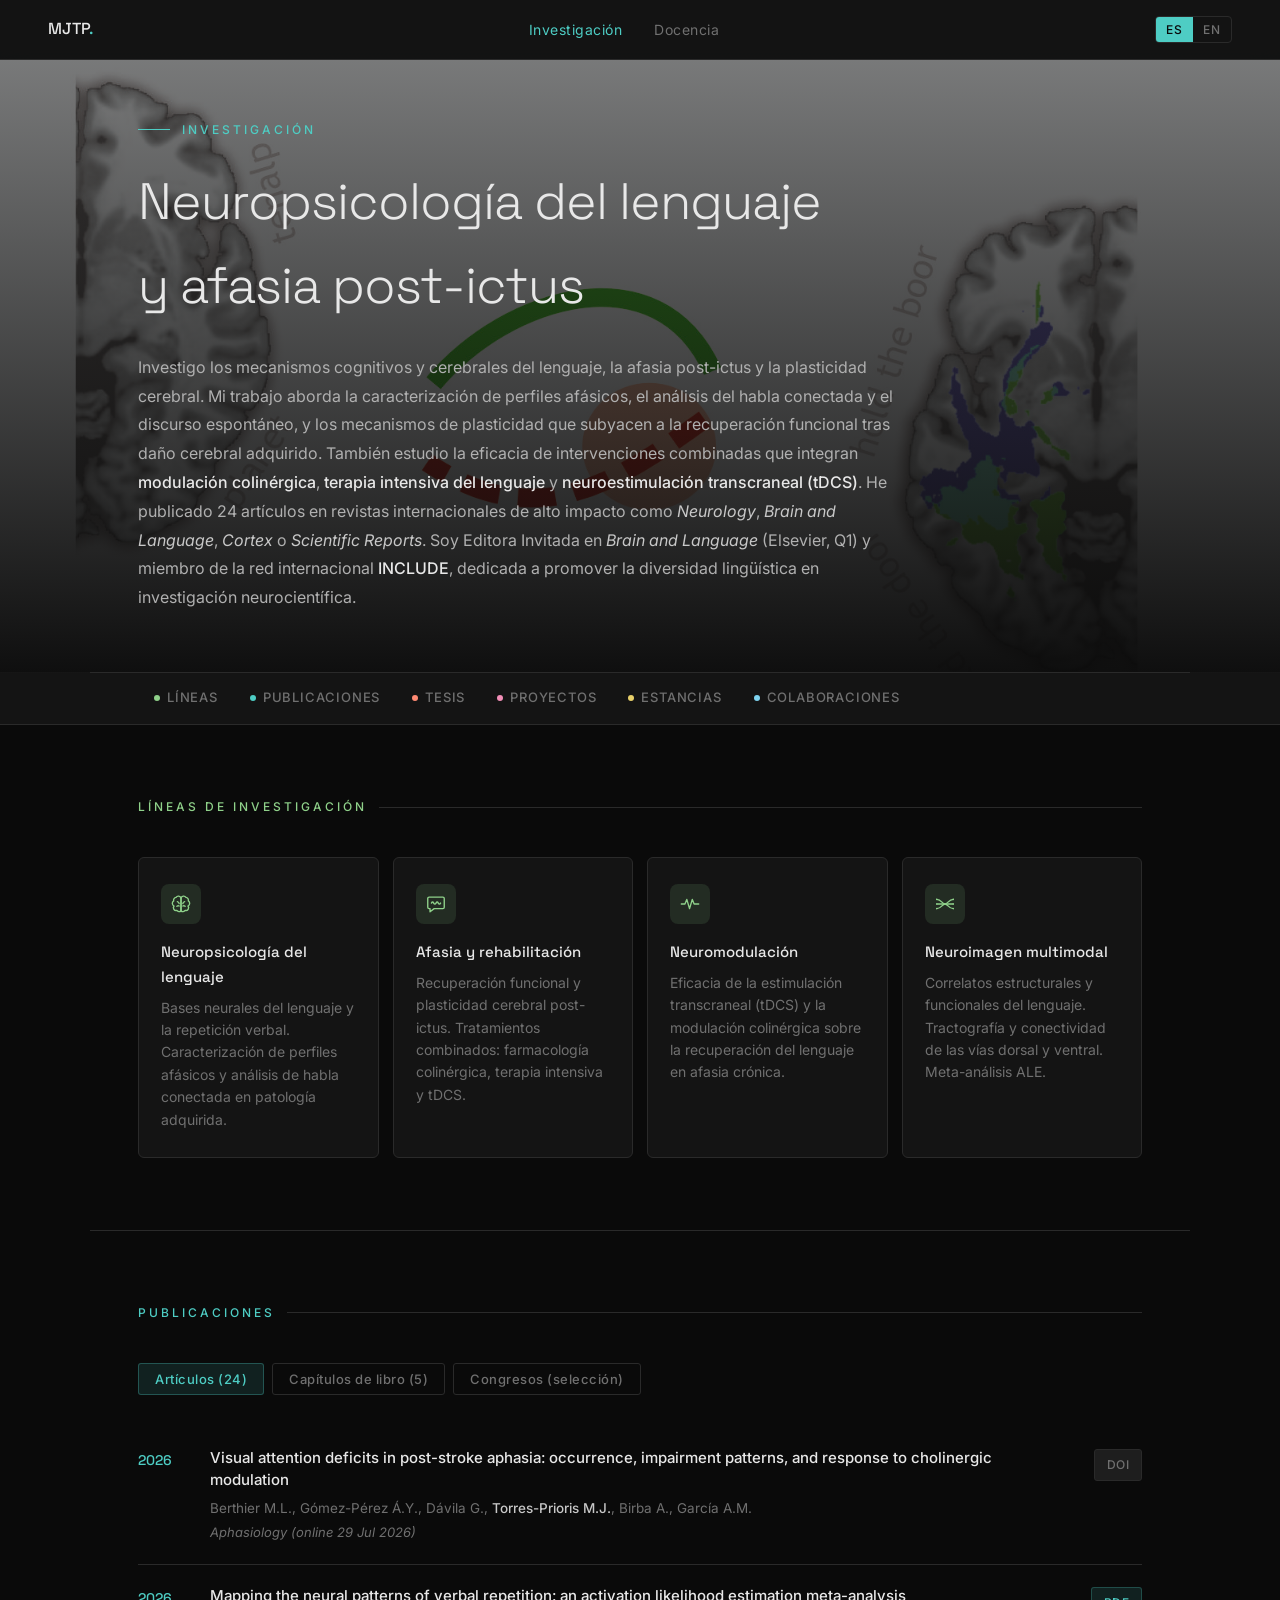
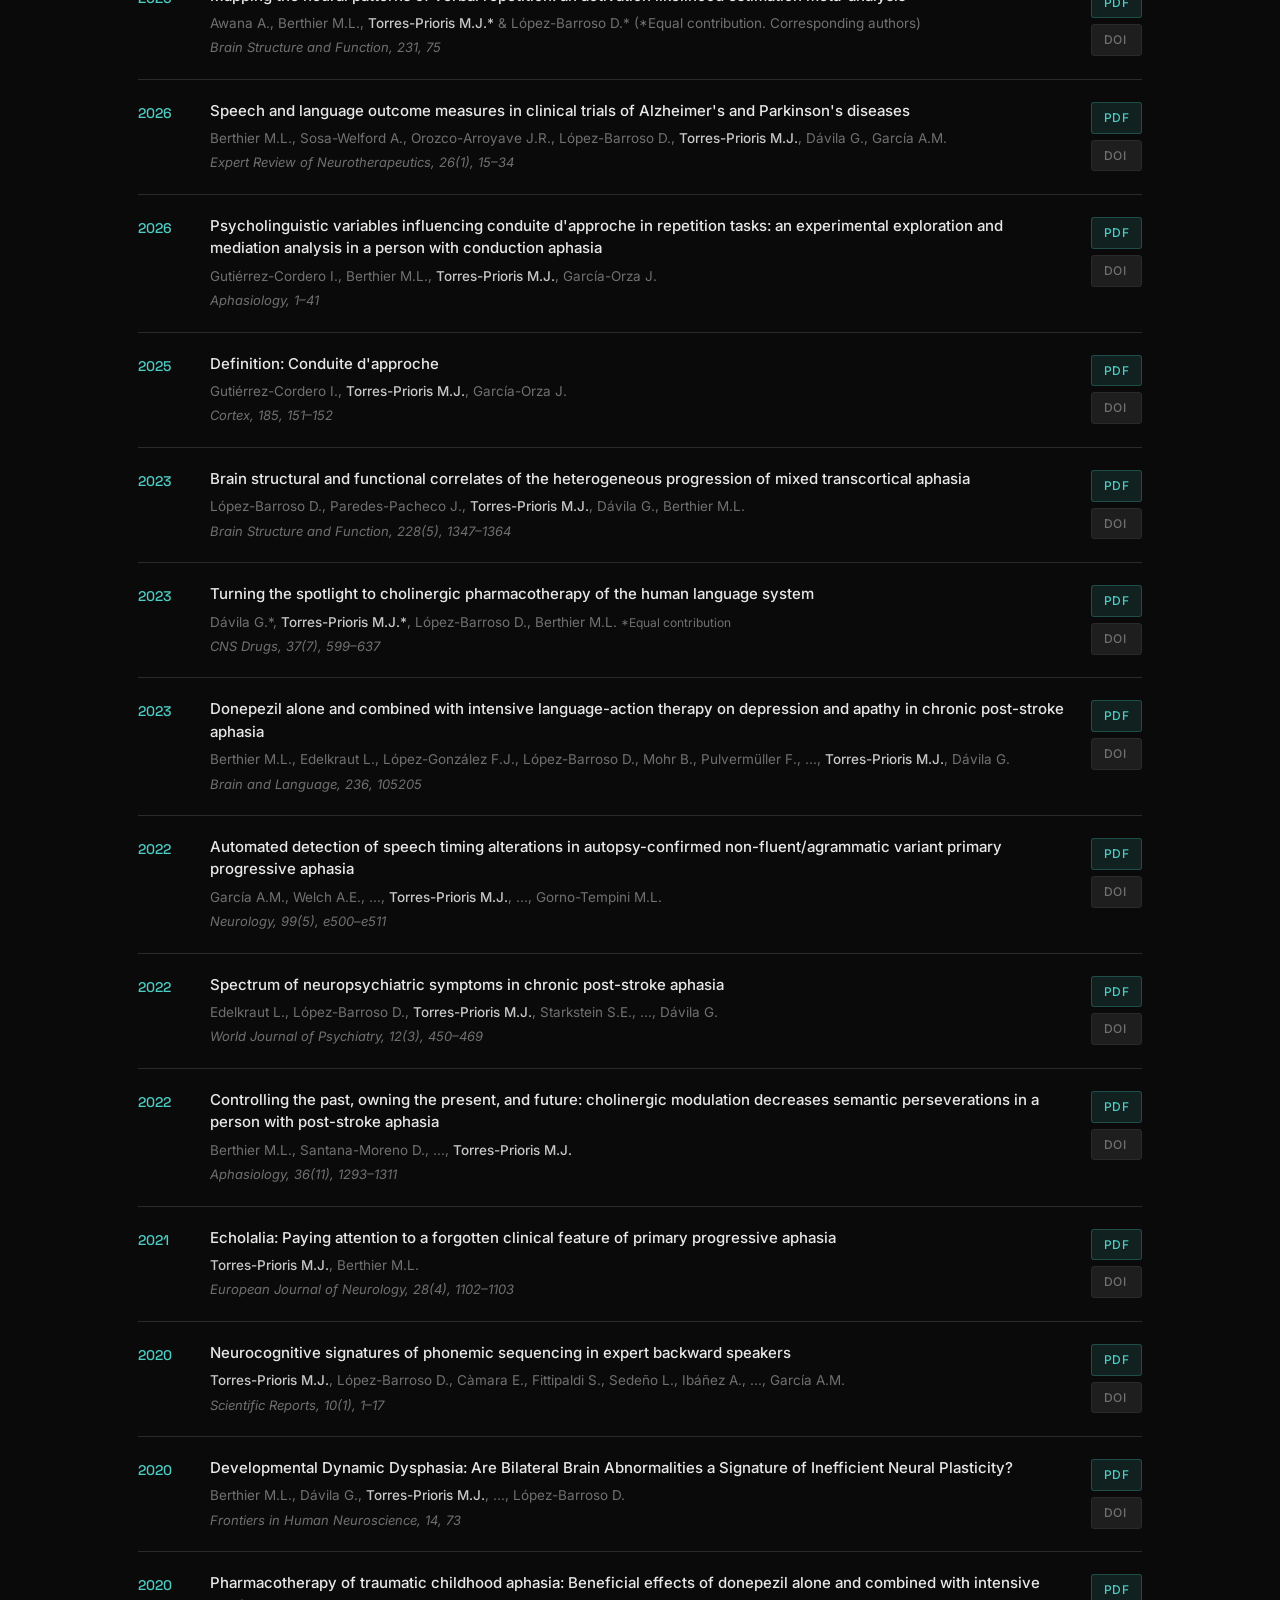
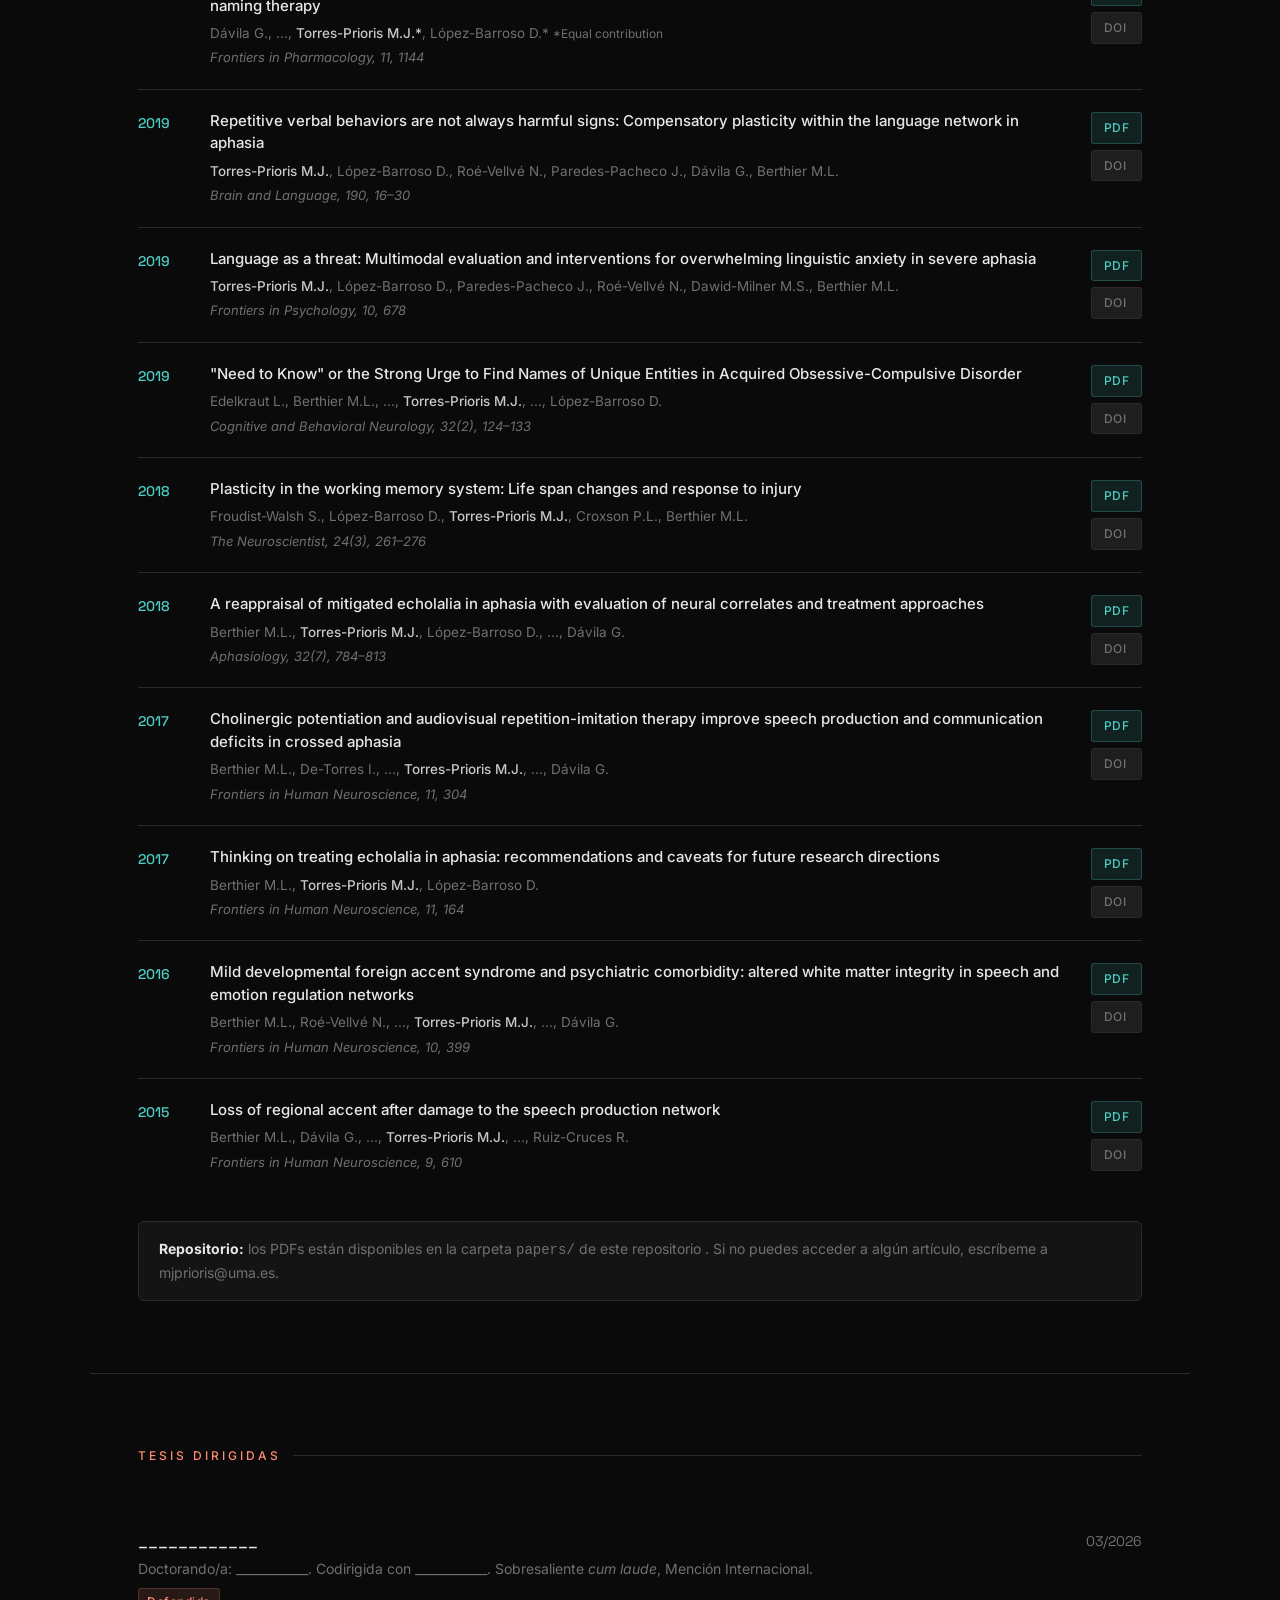
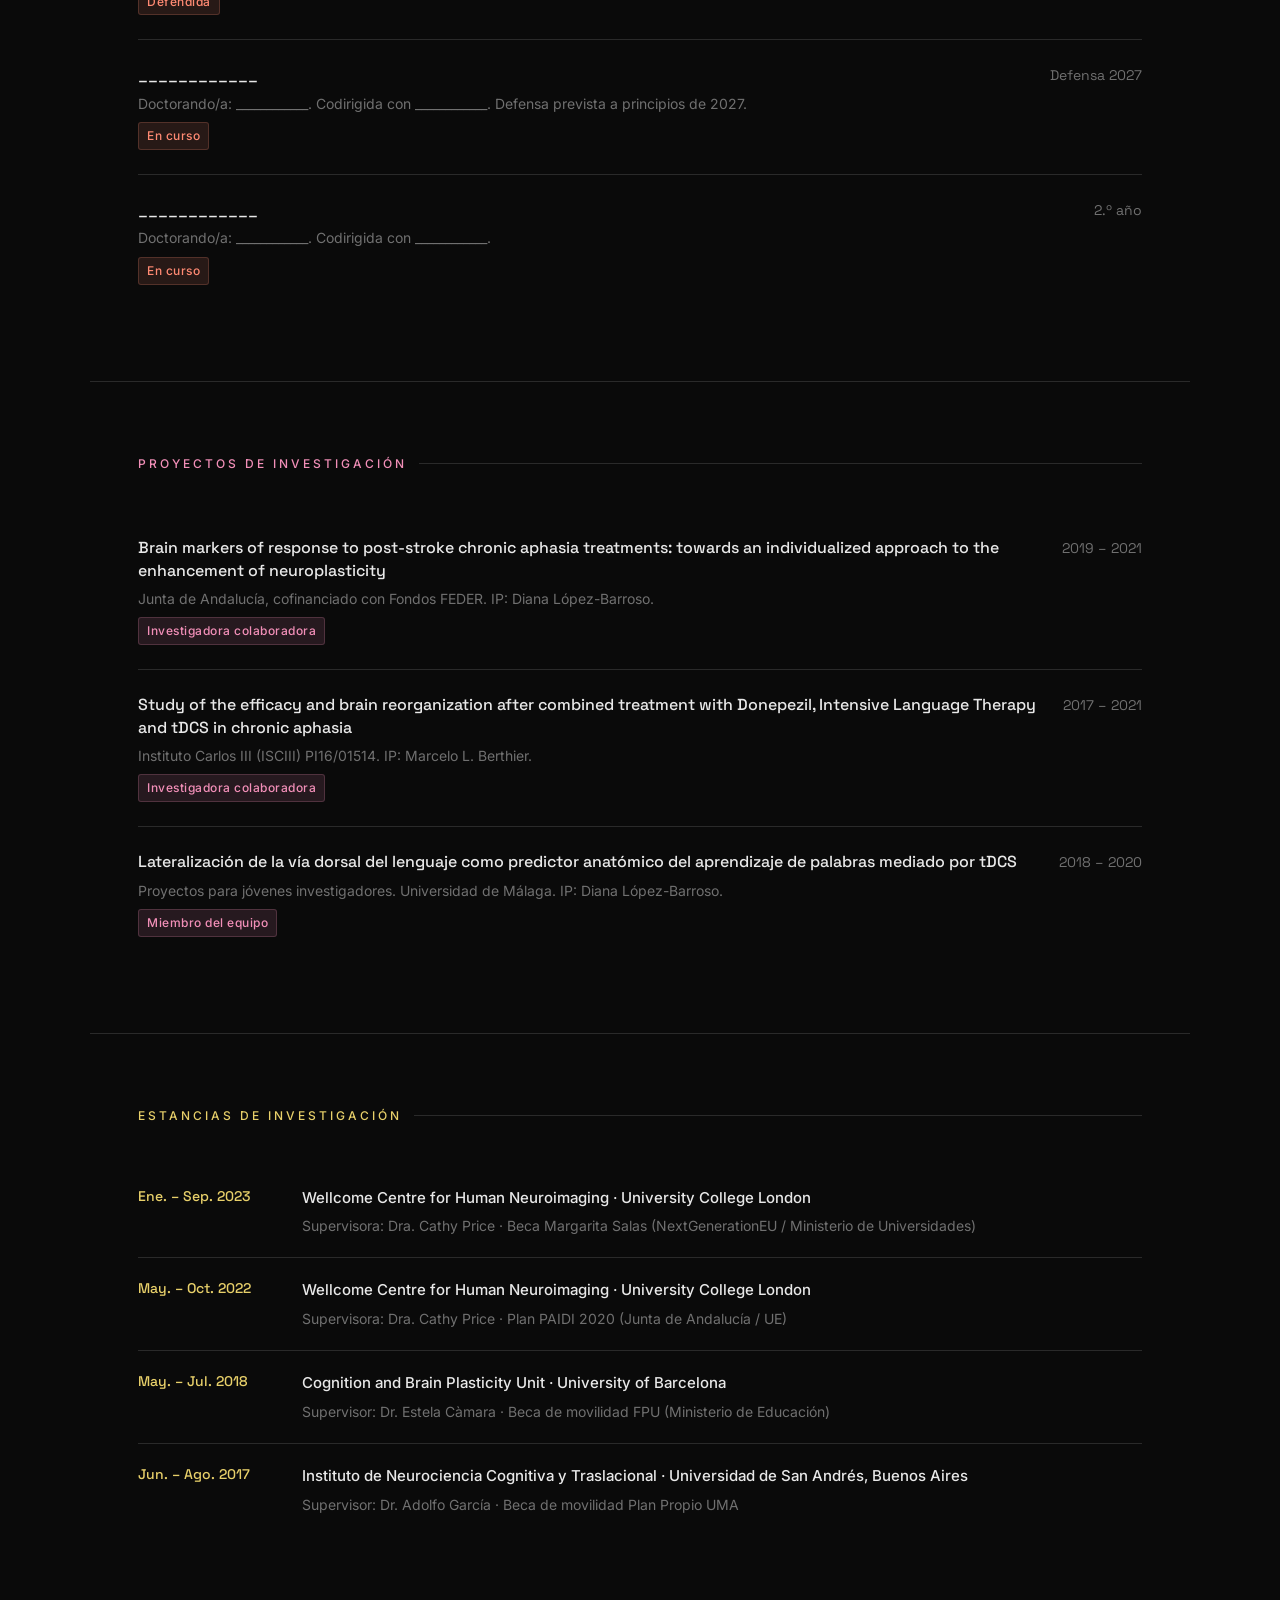
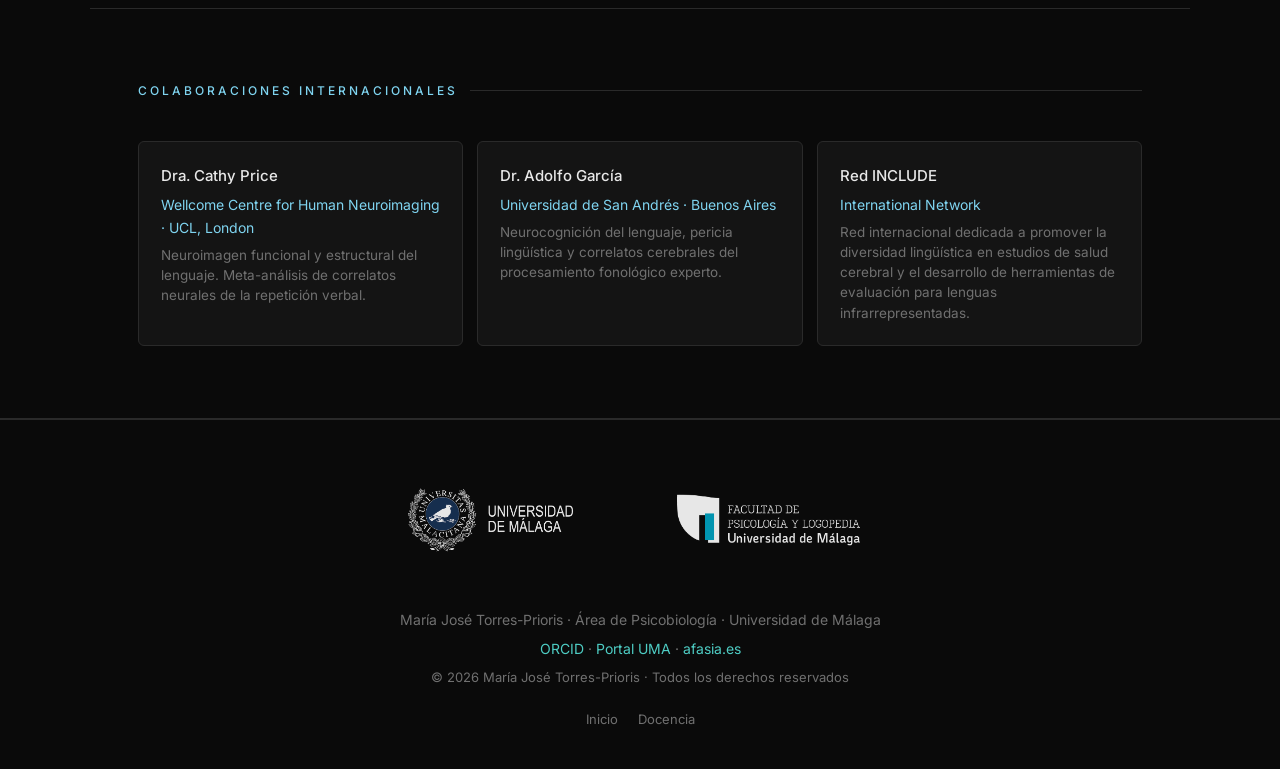
==== research.html @ 3f633960 "Asignaturas con departamento y coordinación homogéneos; letra 1 px mayor en toda la web Co-Authored-" ====
<!DOCTYPE html>
<html lang="es">
<head>
<meta charset="UTF-8">
<meta name="viewport" content="width=device-width, initial-scale=1.0">
<link rel="icon" type="image/x-icon" href="favicon.ico">
<title>Investigación · María José Torres-Prioris</title>
<link rel="preconnect" href="https://fonts.googleapis.com">
<link href="https://fonts.googleapis.com/css2?family=Space+Grotesk:wght@300;400;500;600&family=Inter:wght@300;400;500&display=swap" rel="stylesheet">
<style>
*, *::before, *::after { box-sizing: border-box; margin: 0; padding: 0; }

:root {
  --bg:       #0A0A0A;
  --surface:  #141414;
  --surface2: #1E1E1E;
  --border:   #2A2A2A;
  --text:     #E8E8E8;
  --muted:    #707070;
  --teal:     #4ECDC4;
  --teal-rgb: 78,205,196;
  --teal-dim: rgba(var(--teal-rgb),0.12);
  --teal-mid: rgba(var(--teal-rgb),0.25);
}

html { scroll-behavior: smooth; }
body {
  font-family: 'Inter', sans-serif;
  background: var(--bg);
  color: var(--text);
  font-size: 16px;
  line-height: 1.65;
  -webkit-font-smoothing: antialiased;
}

/* ── NAV ── */
nav {
  position: fixed;
  top: 0; left: 0; right: 0;
  z-index: 100;
  display: flex;
  align-items: center;
  justify-content: space-between;
  padding: 0 48px;
  height: 60px;
  background: rgba(10,10,10,.92);
  backdrop-filter: blur(12px);
  border-bottom: 1px solid var(--border);
}
.nav-logo {
  font-family: 'Space Grotesk', sans-serif;
  font-size: 16px;
  font-weight: 500;
  color: var(--text);
  text-decoration: none;
}
.nav-logo span { color: var(--teal); }
.nav-links {
  display: flex;
  align-items: center;
  gap: 32px;
  list-style: none;
}
.nav-links a {
  font-size: 14px;
  color: var(--muted);
  text-decoration: none;
  letter-spacing: 0.5px;
  transition: color .2s;
}
.nav-links a:hover { color: var(--text); }
.nav-links a.active { color: var(--teal); }
.lang-toggle {
  display: flex;
  border: 1px solid var(--border);
  border-radius: 4px;
  overflow: hidden;
}
.lang-btn {
  background: none;
  border: none;
  cursor: pointer;
  font-family: 'Inter', sans-serif;
  font-size: 12px;
  font-weight: 500;
  letter-spacing: 1px;
  padding: 5px 10px;
  color: var(--muted);
  transition: background .2s, color .2s;
}
body.lang-es .lang-btn[data-lang="es"],
body.lang-en .lang-btn[data-lang="en"] { background: var(--teal); color: #0A0A0A; }

/* ── PAGE HEADER ── */

/* ── PAGE HEADER ── */
.page-header-wrap {
  background-image: linear-gradient(rgba(10,10,10,0.5), rgba(10,10,10,0.98)), url('assets/img/brain.jpg');
  background-size: cover;
  background-position: center;
}
.page-header {
  max-width: 1100px;
  margin: 0 auto;
  padding: 120px 48px 60px;
  border-bottom: 1px solid var(--border);
}
.page-eyebrow {
  font-size: 12px;
  letter-spacing: 3px;
  text-transform: uppercase;
  color: var(--teal);
  font-weight: 500;
  margin-bottom: 20px;
  display: flex;
  align-items: center;
  gap: 12px;
}
.page-eyebrow::before { content: ''; width: 32px; height: 1px; background: var(--teal); }
.page-header h1 {
  font-family: 'Space Grotesk', sans-serif;
  font-size: clamp(32px, 4vw, 52px);
  font-weight: 300;
  letter-spacing: -1px;
  color: var(--text);
  margin-bottom: 24px;
}
.page-bio {
  font-size: 16px;
  line-height: 1.8;
  color: #B0B0B0;
  max-width: 780px;
}
.page-bio strong { color: var(--text); font-weight: 500; }
.page-bio em { color: #C8C8C8; font-style: italic; }

/* ── SECTIONS ── */
.section {
  max-width: 1100px;
  margin: 0 auto;
  padding: 72px 48px;
  border-bottom: 1px solid var(--border);
}
.section:last-of-type { border-bottom: none; }
.section-label {
  font-size: 12px;
  letter-spacing: 3px;
  text-transform: uppercase;
  color: var(--teal);
  font-weight: 500;
  margin-bottom: 40px;
  display: flex;
  align-items: center;
  gap: 12px;
}
.section-label::after { content: ''; flex: 1; height: 1px; background: var(--border); }
h2 {
  font-family: 'Space Grotesk', sans-serif;
  font-size: 26px;
  font-weight: 300;
  color: var(--text);
  letter-spacing: -0.3px;
  margin-bottom: 8px;
}

/* ── LÍNEAS ── */
.lines-grid {
  display: grid;
  grid-template-columns: repeat(auto-fit, minmax(230px, 1fr));
  gap: 14px;
}
.line-card {
  background: var(--surface);
  border: 1px solid var(--border);
  border-radius: 6px;
  padding: 26px 22px;
  transition: border-color .2s, transform .2s;
}
.line-card:hover { border-color: rgba(var(--teal-rgb),.4); transform: translateY(-2px); }
.line-icon { width: 40px; height: 40px; margin-bottom: 16px; display: flex; align-items: center; justify-content: center; border-radius: 8px; background: var(--teal-dim); color: var(--teal); }
.line-icon svg { width: 22px; height: 22px; }
.line-title {
  font-family: 'Space Grotesk', sans-serif;
  font-size: 15px;
  font-weight: 500;
  color: var(--text);
  margin-bottom: 7px;
}
.line-desc { font-size: 14px; color: var(--muted); line-height: 1.6; }

/* ── FILTER TABS ── */
.filter-tabs {
  display: flex;
  gap: 8px;
  margin-bottom: 32px;
  flex-wrap: wrap;
}
.filter-btn {
  font-family: 'Inter', sans-serif;
  font-size: 13px;
  font-weight: 500;
  letter-spacing: 0.5px;
  padding: 7px 16px;
  border-radius: 3px;
  border: 1px solid var(--border);
  background: none;
  color: var(--muted);
  cursor: pointer;
  transition: background .2s, color .2s, border-color .2s;
}
.filter-btn:hover { color: var(--text); border-color: var(--muted); }
.filter-btn.active { background: var(--teal-dim); color: var(--teal); border-color: rgba(var(--teal-rgb),.3); }

/* ── PUBLICATIONS ── */
.pub-group { display: none; }
.pub-group.visible { display: block; }

.pub-list { }
.pub-item {
  display: grid;
  grid-template-columns: 52px 1fr auto;
  gap: 20px;
  align-items: start;
  padding: 20px 0;
  border-bottom: 1px solid var(--border);
}
.pub-item:last-child { border-bottom: none; }
.pub-year {
  font-family: 'Space Grotesk', sans-serif;
  font-size: 14px;
  font-weight: 500;
  color: var(--teal);
  padding-top: 2px;
}
.pub-tag {
  font-size: 11px;
  font-weight: 600;
  letter-spacing: 0.5px;
  color: var(--muted);
  background: var(--surface2);
  border: 1px solid var(--border);
  border-radius: 2px;
  padding: 2px 6px;
  display: inline-block;
  margin-bottom: 6px;
}
.pub-title {
  font-size: 15px;
  font-weight: 500;
  color: var(--text);
  line-height: 1.5;
  margin-bottom: 5px;
}
.pub-authors { font-size: 13.5px; color: var(--muted); margin-bottom: 3px; }
.pub-authors em { color: #C8C8C8; font-style: normal; font-weight: 500; }
.pub-journal { font-size: 13px; color: var(--muted); font-style: italic; }
.pub-actions { display: flex; flex-direction: column; gap: 6px; padding-top: 2px; }
.pub-btn {
  font-size: 12px;
  font-weight: 500;
  letter-spacing: 0.5px;
  padding: 5px 12px;
  border-radius: 3px;
  text-decoration: none;
  white-space: nowrap;
  transition: background .2s, color .2s;
}
.pub-btn-pdf { background: var(--teal-dim); color: var(--teal); border: 1px solid rgba(var(--teal-rgb),.25); }
.pub-btn-pdf:hover { background: var(--teal); color: #0A0A0A; }
.pub-btn-doi { background: var(--surface2); color: var(--muted); border: 1px solid var(--border); }
.pub-btn-doi:hover { color: var(--text); border-color: var(--muted); }

.repo-note {
  margin-top: 28px;
  padding: 16px 20px;
  background: var(--surface);
  border: 1px solid var(--border);
  border-radius: 6px;
  font-size: 14px;
  color: var(--muted);
  line-height: 1.6;
}
.repo-note strong { color: var(--text); }
.repo-note a { color: var(--teal); text-decoration: none; }

/* ── PROYECTOS ── */
.project-item {
  padding: 24px 0;
  border-bottom: 1px solid var(--border);
  display: grid;
  grid-template-columns: 1fr auto;
  gap: 24px;
  align-items: start;
}
.project-item:last-child { border-bottom: none; }
.project-title {
  font-family: 'Space Grotesk', sans-serif;
  font-size: 16px;
  font-weight: 500;
  color: var(--text);
  margin-bottom: 6px;
  line-height: 1.4;
}
.project-desc { font-size: 14px; color: var(--muted); line-height: 1.6; margin-bottom: 6px; }
.project-role {
  display: inline-block;
  font-size: 12px;
  font-weight: 500;
  letter-spacing: 0.5px;
  padding: 3px 8px;
  border-radius: 3px;
  background: var(--teal-dim);
  color: var(--teal);
  border: 1px solid rgba(var(--teal-rgb),.2);
}
.project-date {
  font-family: 'Space Grotesk', sans-serif;
  font-size: 14px;
  color: var(--muted);
  white-space: nowrap;
  text-align: right;
}

/* ── ESTANCIAS ── */
.stay-item {
  display: grid;
  grid-template-columns: 140px 1fr;
  gap: 24px;
  padding: 20px 0;
  border-bottom: 1px solid var(--border);
  align-items: start;
}
.stay-item:last-child { border-bottom: none; }
.stay-date {
  font-family: 'Space Grotesk', sans-serif;
  font-size: 14px;
  color: var(--teal);
  font-weight: 500;
  line-height: 1.5;
}
.stay-place {
  font-size: 15px;
  font-weight: 500;
  color: var(--text);
  margin-bottom: 4px;
}
.stay-meta { font-size: 14px; color: var(--muted); }

/* ── COLABORACIONES ── */
.collab-grid {
  display: grid;
  grid-template-columns: repeat(auto-fit, minmax(280px, 1fr));
  gap: 14px;
}
.collab-card {
  background: var(--surface);
  border: 1px solid var(--border);
  border-radius: 6px;
  padding: 22px;
  transition: border-color .2s;
}
.collab-card:hover { border-color: rgba(var(--teal-rgb),.3); }
.collab-name {
  font-size: 15px;
  font-weight: 500;
  color: var(--text);
  margin-bottom: 4px;
}
.collab-inst { font-size: 14px; color: var(--teal); margin-bottom: 6px; }
.collab-desc { font-size: 13.5px; color: var(--muted); line-height: 1.5; }

/* ── FOOTER ── */
.footer-wrap { border-top: 1px solid var(--border); }
footer {
  max-width: 1100px;
  margin: 0 auto;
  padding: 40px 48px;
  display: flex;
  flex-direction: column;
  align-items: center;
  gap: 20px;
  text-align: center;
}
.footer-left { font-size: 14px; color: var(--muted); line-height: 1.8; }
.footer-left a { color: var(--teal); text-decoration: none; }
.footer-right { display: flex; gap: 20px; }
.footer-right a { font-size: 13px; color: var(--muted); text-decoration: none; transition: color .2s; }
.footer-right a:hover { color: var(--teal); }
.logo-bar { display: flex; align-items: center; justify-content: center; gap: 32px; }
.logo-bar { flex-wrap: wrap; }
.logo-bar img { max-height: 120px; height: auto; max-width: 100%; width: auto; opacity: 0.9; }

/* ── LANG ── */
body.lang-en .es-text { display: none; }
body.lang-es .en-text { display: none; }

/* ── RESPONSIVE ── */
@media (max-width: 820px) {
  nav { padding: 0 24px; }
  .nav-links { display: none; }
  .page-header, .section { padding-left: 24px; padding-right: 24px; }
  .pub-item { grid-template-columns: 42px 1fr; }
  .pub-actions { flex-direction: row; grid-column: 2; }
  .stay-item { grid-template-columns: 1fr; gap: 6px; }
  .project-item { grid-template-columns: 1fr; }
  footer { padding: 32px 24px; }
}
@media (prefers-reduced-motion: reduce) {
  *, *::before, *::after { animation: none !important; transition: none !important; }
}
.sec-nav { background: var(--surface); border-bottom: 1px solid var(--border); position: sticky; top: 60px; z-index: 90; }
.sec-nav-inner { max-width: 1100px; margin: 0 auto; padding: 0 48px; display: flex; overflow-x: auto; }
.sec-nav a { font-size: 13px; font-weight: 500; letter-spacing: 0.8px; text-transform: uppercase; color: var(--muted); text-decoration: none; padding: 14px 16px; white-space: nowrap; border-bottom: 2px solid transparent; transition: color .2s, border-color .2s; }
.sec-nav a:hover { color: var(--text); border-bottom-color: var(--teal); }
.section { scroll-margin-top: 120px; }
/* ── COLOR POR TIPO ── */
.t-conf   { --teal:#A99BFF; --teal-rgb:169,155,255; --teal-dim:rgba(169,155,255,.12); --teal-mid:rgba(169,155,255,.25); }
.t-lines  { --teal:#8FD18A; --teal-rgb:143,209,138; --teal-dim:rgba(143,209,138,.12); --teal-mid:rgba(143,209,138,.25); }
.t-proj   { --teal:#F28FB8; --teal-rgb:242,143,184; --teal-dim:rgba(242,143,184,.12); --teal-mid:rgba(242,143,184,.25); }
.t-stays  { --teal:#E8D06A; --teal-rgb:232,208,106; --teal-dim:rgba(232,208,106,.12); --teal-mid:rgba(232,208,106,.25); }
.t-collab { --teal:#7FD4F0; --teal-rgb:127,212,240; --teal-dim:rgba(127,212,240,.12); --teal-mid:rgba(127,212,240,.25); }
.t-chap   { --teal:#7AA2F7; --teal-rgb:122,162,247; --teal-dim:rgba(122,162,247,.12); --teal-mid:rgba(122,162,247,.25); }
.t-thesis { --teal:#FF8A73; --teal-rgb:255,138,115; --teal-dim:rgba(255,138,115,.12); --teal-mid:rgba(255,138,115,.25); }
.filter-btn.t-chap.active, .filter-btn.t-conf.active { background: var(--teal-dim); color: var(--teal); border-color: rgba(var(--teal-rgb),.3); }
.sec-nav a[class*="t-"]:hover { border-bottom-color: var(--teal); }
.sec-nav a[class*="t-"]::before { content:''; display:inline-block; width:6px; height:6px; border-radius:50%; background:var(--teal); margin-right:7px; vertical-align:1px; }

@media (max-width: 768px) { .sec-nav-inner { padding: 0 24px; } }
[hidden] { display: none !important; }
</style>
</head>
<body class="lang-es">

<!-- ══ NAV ══════════════════════════════════════════════════════════════════ -->
<nav>
  <a href="index.html" class="nav-logo">MJTP<span>.</span></a>
  <ul class="nav-links">
    <li><a href="research.html" class="active es-text">Investigación</a><a href="research.html" class="active en-text">Research</a></li>
    <li><a href="teaching.html" class="es-text">Docencia</a><a href="teaching.html" class="en-text">Teaching</a></li>
    
  </ul>
  <div class="lang-toggle">
    <button class="lang-btn" data-lang="es" onclick="setLang('es')">ES</button>
    <button class="lang-btn" data-lang="en" onclick="setLang('en')">EN</button>
  </div>
</nav>

<!-- ══ PAGE HEADER ════════════════════════════════════════════════════════════ -->
<div class="page-header-wrap">
<div class="page-header">
  <div class="page-eyebrow">
    <span class="es-text">Investigación</span>
    <span class="en-text">Research</span>
  </div>
  <h1 class="es-text">Neuropsicología del lenguaje<br>y afasia post-ictus</h1>
  <h1 class="en-text">Language neuropsychology<br>and post-stroke aphasia</h1>
  <p class="page-bio es-text">
    Investigo los mecanismos cognitivos y cerebrales del lenguaje, la afasia post-ictus y la plasticidad cerebral. Mi trabajo aborda la caracterización de perfiles afásicos, el análisis del habla conectada y el discurso espontáneo, y los mecanismos de plasticidad que subyacen a la recuperación funcional tras daño cerebral adquirido. También estudio la eficacia de intervenciones combinadas que integran <strong>modulación colinérgica</strong>, <strong>terapia intensiva del lenguaje</strong> y <strong>neuroestimulación transcraneal (tDCS)</strong>. He publicado 24 artículos en revistas internacionales de alto impacto como <em>Neurology</em>, <em>Brain and Language</em>, <em>Cortex</em> o <em>Scientific Reports</em>. Soy Editora Invitada en <em>Brain and Language</em> (Elsevier, Q1) y miembro de la red internacional <strong>INCLUDE</strong>, dedicada a promover la diversidad lingüística en investigación neurocientífica.
  </p>
  <p class="page-bio en-text">
    I investigate the cognitive and neural mechanisms of language, post-stroke aphasia and brain plasticity. My work addresses the characterisation of aphasic profiles, connected speech and spontaneous discourse analysis, and the plasticity mechanisms underlying functional recovery after acquired brain injury. I also study the efficacy of combined interventions integrating <strong>cholinergic modulation</strong>, <strong>intensive language therapy</strong> and <strong>transcranial direct current stimulation (tDCS)</strong>. I have published 24 articles in high-impact international journals including <em>Neurology</em>, <em>Brain and Language</em>, <em>Cortex</em> and <em>Scientific Reports</em>. I am a Guest Editor at <em>Brain and Language</em> (Elsevier, Q1) and a member of the international <strong>INCLUDE</strong> network, dedicated to promoting linguistic diversity in neuroscientific research.
  </p>
</div>
</div>

<!-- ══ SEC NAV ════════════════════════════════════════════════════════════════ -->
<div class="sec-nav">
  <div class="sec-nav-inner">
    <a href="#lines" class="es-text t-lines">Líneas</a><a href="#lines" class="en-text t-lines">Lines</a>
    <a href="#publications" class="es-text t-pub">Publicaciones</a><a href="#publications" class="en-text t-pub">Publications</a>
    <a href="#theses" class="es-text t-thesis">Tesis</a><a href="#theses" class="en-text t-thesis">Theses</a>
    <a href="#projects" class="es-text t-proj">Proyectos</a><a href="#projects" class="en-text t-proj">Projects</a>
    <a href="#stays" class="es-text t-stays">Estancias</a><a href="#stays" class="en-text t-stays">Stays</a>
    <a href="#collaborations" class="es-text t-collab">Colaboraciones</a><a href="#collaborations" class="en-text t-collab">Collaborations</a>
  </div>
</div>

<!-- ══ LÍNEAS DE INVESTIGACIÓN ═══════════════════════════════════════════════ -->
<section class="section t-lines" id="lines">
  <div class="section-label es-text">Líneas de investigación</div>
  <div class="section-label en-text">Research lines</div>
  <div class="lines-grid">
    <div class="line-card">
      <span class="line-icon"><svg viewBox="0 0 24 24" fill="none" stroke="currentColor" stroke-width="1.5" stroke-linecap="round" stroke-linejoin="round" aria-hidden="true"><path d="M12 5.5A3 3 0 0 0 6.6 4.8 3 3 0 0 0 4 8.6a3.2 3.2 0 0 0 .4 5.6A3 3 0 0 0 7.5 19a3 3 0 0 0 4.5.5z"/><path d="M12 5.5a3 3 0 0 1 5.4-.7A3 3 0 0 1 20 8.6a3.2 3.2 0 0 1-.4 5.6A3 3 0 0 1 16.5 19a3 3 0 0 1-4.5.5"/><path d="M12 5.5v14"/><path d="M8 9.5c1 .3 1.8 1 2 2M16 9.5c-1 .3-1.8 1-2 2M7.5 14.5c.8-.6 1.8-.7 2.5-.3M16.5 14.5c-.8-.6-1.8-.7-2.5-.3"/></svg></span>
      <div class="line-title es-text">Neuropsicología del lenguaje</div>
      <div class="line-title en-text">Language neuropsychology</div>
      <p class="line-desc es-text">Bases neurales del lenguaje y la repetición verbal. Caracterización de perfiles afásicos y análisis de habla conectada en patología adquirida.</p>
      <p class="line-desc en-text">Neural bases of language and verbal repetition. Characterisation of aphasic profiles and connected speech analysis in acquired pathology.</p>
    </div>
    <div class="line-card">
      <span class="line-icon"><svg viewBox="0 0 24 24" fill="none" stroke="currentColor" stroke-width="1.5" stroke-linecap="round" stroke-linejoin="round" aria-hidden="true"><path d="M4.5 4.5h15a1.5 1.5 0 0 1 1.5 1.5v9.5a1.5 1.5 0 0 1-1.5 1.5H10l-4.5 3.5V17h-1A1.5 1.5 0 0 1 3 15.5V6a1.5 1.5 0 0 1 1.5-1.5z"/><path d="M7 11c.8-1.6 1.7-1.6 2.5 0s1.7 1.6 2.5 0 1.7-1.6 2.5 0 1.7 1.6 2.5 0"/></svg></span>
      <div class="line-title es-text">Afasia y rehabilitación</div>
      <div class="line-title en-text">Aphasia & rehabilitation</div>
      <p class="line-desc es-text">Recuperación funcional y plasticidad cerebral post-ictus. Tratamientos combinados: farmacología colinérgica, terapia intensiva y tDCS.</p>
      <p class="line-desc en-text">Functional recovery and brain plasticity after stroke. Combined treatments: cholinergic pharmacology, intensive therapy and tDCS.</p>
    </div>
    <div class="line-card">
      <span class="line-icon"><svg viewBox="0 0 24 24" fill="none" stroke="currentColor" stroke-width="1.5" stroke-linecap="round" stroke-linejoin="round" aria-hidden="true"><path d="M2.5 12h4l2-5 3 10 3-10 2 5h5"/></svg></span>
      <div class="line-title es-text">Neuromodulación</div>
      <div class="line-title en-text">Neuromodulation</div>
      <p class="line-desc es-text">Eficacia de la estimulación transcraneal (tDCS) y la modulación colinérgica sobre la recuperación del lenguaje en afasia crónica.</p>
      <p class="line-desc en-text">Efficacy of transcranial stimulation (tDCS) and cholinergic modulation on language recovery in chronic aphasia.</p>
    </div>
    <div class="line-card">
      <span class="line-icon"><svg viewBox="0 0 24 24" fill="none" stroke="currentColor" stroke-width="1.5" stroke-linecap="round" stroke-linejoin="round" aria-hidden="true"><path d="M3 7c5 0 6 5 9 5s4-5 9-5"/><path d="M3 12h18"/><path d="M3 17c5 0 6-5 9-5s4 5 9 5"/><circle cx="3" cy="7" r=".9" fill="currentColor" stroke="none"/><circle cx="3" cy="12" r=".9" fill="currentColor" stroke="none"/><circle cx="3" cy="17" r=".9" fill="currentColor" stroke="none"/><circle cx="21" cy="7" r=".9" fill="currentColor" stroke="none"/><circle cx="21" cy="12" r=".9" fill="currentColor" stroke="none"/><circle cx="21" cy="17" r=".9" fill="currentColor" stroke="none"/></svg></span>
      <div class="line-title es-text">Neuroimagen multimodal</div>
      <div class="line-title en-text">Multimodal neuroimaging</div>
      <p class="line-desc es-text">Correlatos estructurales y funcionales del lenguaje. Tractografía y conectividad de las vías dorsal y ventral. Meta-análisis ALE.</p>
      <p class="line-desc en-text">Structural and functional correlates of language. Tractography and connectivity of dorsal and ventral pathways. ALE meta-analysis.</p>
    </div>
  </div>
</section>

<!-- ══ PUBLICACIONES ══════════════════════════════════════════════════════════ -->
<section class="section t-pub" id="publications">
  <div class="section-label es-text">Publicaciones</div>
  <div class="section-label en-text">Publications</div>

  <div class="filter-tabs">
    <button class="filter-btn active" onclick="filterPubs('journals', this)">
      <span class="es-text">Artículos (24)</span>
      <span class="en-text">Journal articles (24)</span>
    </button>
    <button class="filter-btn t-chap" onclick="filterPubs('chapters', this)">
      <span class="es-text">Capítulos de libro (5)</span>
      <span class="en-text">Book chapters (5)</span>
    </button>
    <button class="filter-btn t-conf" onclick="filterPubs('conferences', this)">
      <span class="es-text">Congresos (selección)</span>
      <span class="en-text">Conferences (selection)</span>
    </button>
  </div>

  <!-- ARTÍCULOS -->
  <div class="pub-group visible" id="pub-journals">
    <div class="pub-list">

      <div class="pub-item" data-news="2026-10-07" data-kind="pub">
        <div class="pub-year">2026</div>
        <div>
          <div class="pub-title">Visual attention deficits in post-stroke aphasia: occurrence, impairment patterns, and response to cholinergic modulation</div>
          <div class="pub-authors">Berthier M.L., Gómez-Pérez Á.Y., Dávila G., <em>Torres-Prioris M.J.</em>, Birba A., García A.M.</div>
          <div class="pub-journal">Aphasiology (online 29 Jul 2026)</div>
        </div>
        <div class="pub-actions">
          <a href="https://doi.org/10.1080/02687038.2026.2708827" target="_blank" class="pub-btn pub-btn-doi">DOI</a>
        </div>
      </div>

      <div class="pub-item">
        <div class="pub-year">2026</div>
        <div>
          <div class="pub-title">Mapping the neural patterns of verbal repetition: an activation likelihood estimation meta-analysis</div>
          <div class="pub-authors">Awana A., Berthier M.L., <em>Torres-Prioris M.J.*</em> & López-Barroso D.* (*Equal contribution. Corresponding authors) </div>
          <div class="pub-journal">Brain Structure and Function, 231, 75</div>
        </div>
        <div class="pub-actions">
          <a href="papers/Awana et al. 2026.pdf" download class="pub-btn pub-btn-pdf">PDF</a>
          <a href="https://doi.org/10.1007/s00429-026-03119-3" target="_blank" class="pub-btn pub-btn-doi">DOI</a>
        </div>
      </div>

      <div class="pub-item">
        <div class="pub-year">2026</div>
        <div>
          <div class="pub-title">Speech and language outcome measures in clinical trials of Alzheimer's and Parkinson's diseases</div>
          <div class="pub-authors">Berthier M.L., Sosa-Welford A., Orozco-Arroyave J.R., López-Barroso D., <em>Torres-Prioris M.J.</em>, Dávila G., García A.M.</div>
          <div class="pub-journal">Expert Review of Neurotherapeutics, 26(1), 15–34</div>
        </div>
        <div class="pub-actions">
          <a href="papers/J23.pdf" download class="pub-btn pub-btn-pdf">PDF</a>
          <a href="https://doi.org/10.1080/14737175.2025.2600616" target="_blank" class="pub-btn pub-btn-doi">DOI</a>
        </div>
      </div>

      <div class="pub-item">
        <div class="pub-year">2026</div>
        <div>
          <div class="pub-title">Psycholinguistic variables influencing conduite d'approche in repetition tasks: an experimental exploration and mediation analysis in a person with conduction aphasia</div>
          <div class="pub-authors">Gutiérrez-Cordero I., Berthier M.L., <em>Torres-Prioris M.J.</em>, García-Orza J.</div>
          <div class="pub-journal">Aphasiology, 1–41</div>
        </div>
        <div class="pub-actions">
          <a href="papers/J21.pdf" download class="pub-btn pub-btn-pdf">PDF</a>
          <a href="https://doi.org/10.1080/02687038.2026.2613004" target="_blank" class="pub-btn pub-btn-doi">DOI</a>
        </div>
      </div>

      <div class="pub-item">
        <div class="pub-year">2025</div>
        <div>
          <div class="pub-title">Definition: Conduite d'approche</div>
          <div class="pub-authors">Gutiérrez-Cordero I., <em>Torres-Prioris M.J.</em>, García-Orza J.</div>
          <div class="pub-journal">Cortex, 185, 151–152</div>
        </div>
        <div class="pub-actions">
          <a href="papers/J22.pdf" download class="pub-btn pub-btn-pdf">PDF</a>
          <a href="https://doi.org/10.1016/j.cortex.2025.02.007" target="_blank" class="pub-btn pub-btn-doi">DOI</a>
        </div>
      </div>

      <div class="pub-item">
        <div class="pub-year">2023</div>
        <div>
          <div class="pub-title">Brain structural and functional correlates of the heterogeneous progression of mixed transcortical aphasia</div>
          <div class="pub-authors">López-Barroso D., Paredes-Pacheco J., <em>Torres-Prioris M.J.</em>, Dávila G., Berthier M.L.</div>
          <div class="pub-journal">Brain Structure and Function, 228(5), 1347–1364</div>
        </div>
        <div class="pub-actions">
          <a href="papers/J20.pdf" download class="pub-btn pub-btn-pdf">PDF</a>
          <a href="https://doi.org/10.1007/s00429-023-02655-6" target="_blank" class="pub-btn pub-btn-doi">DOI</a>
        </div>
      </div>

      <div class="pub-item">
        <div class="pub-year">2023</div>
        <div>
          <div class="pub-title">Turning the spotlight to cholinergic pharmacotherapy of the human language system</div>
          <div class="pub-authors">Dávila G.*, <em>Torres-Prioris M.J.*</em>, López-Barroso D., Berthier M.L. <span style="font-size:12px;color:var(--muted)">*Equal contribution</span></div>
          <div class="pub-journal">CNS Drugs, 37(7), 599–637</div>
        </div>
        <div class="pub-actions">
          <a href="papers/J19.pdf" download class="pub-btn pub-btn-pdf">PDF</a>
          <a href="https://doi.org/10.1007/s40263-023-01017-4" target="_blank" class="pub-btn pub-btn-doi">DOI</a>
        </div>
      </div>

      <div class="pub-item">
        <div class="pub-year">2023</div>
        <div>
          <div class="pub-title">Donepezil alone and combined with intensive language-action therapy on depression and apathy in chronic post-stroke aphasia</div>
          <div class="pub-authors">Berthier M.L., Edelkraut L., López-González F.J., López-Barroso D., Mohr B., Pulvermüller F., ..., <em>Torres-Prioris M.J.</em>, Dávila G.</div>
          <div class="pub-journal">Brain and Language, 236, 105205</div>
        </div>
        <div class="pub-actions">
          <a href="papers/J18.pdf" download class="pub-btn pub-btn-pdf">PDF</a>
          <a href="https://doi.org/10.1016/j.bandl.2022.105205" target="_blank" class="pub-btn pub-btn-doi">DOI</a>
        </div>
      </div>

      <div class="pub-item">
        <div class="pub-year">2022</div>
        <div>
          <div class="pub-title">Automated detection of speech timing alterations in autopsy-confirmed non-fluent/agrammatic variant primary progressive aphasia</div>
          <div class="pub-authors">García A.M., Welch A.E., ..., <em>Torres-Prioris M.J.</em>, ..., Gorno-Tempini M.L.</div>
          <div class="pub-journal">Neurology, 99(5), e500–e511</div>
        </div>
        <div class="pub-actions">
          <a href="papers/J17.pdf" download class="pub-btn pub-btn-pdf">PDF</a>
          <a href="https://doi.org/10.1212/WNL.0000000000200750" target="_blank" class="pub-btn pub-btn-doi">DOI</a>
        </div>
      </div>

      <div class="pub-item">
        <div class="pub-year">2022</div>
        <div>
          <div class="pub-title">Spectrum of neuropsychiatric symptoms in chronic post-stroke aphasia</div>
          <div class="pub-authors">Edelkraut L., López-Barroso D., <em>Torres-Prioris M.J.</em>, Starkstein S.E., ..., Dávila G.</div>
          <div class="pub-journal">World Journal of Psychiatry, 12(3), 450–469</div>
        </div>
        <div class="pub-actions">
          <a href="papers/J16.pdf" download class="pub-btn pub-btn-pdf">PDF</a>
          <a href="https://doi.org/10.5498/wjp.v12.i3.450" target="_blank" class="pub-btn pub-btn-doi">DOI</a>
        </div>
      </div>

      <div class="pub-item">
        <div class="pub-year">2022</div>
        <div>
          <div class="pub-title">Controlling the past, owning the present, and future: cholinergic modulation decreases semantic perseverations in a person with post-stroke aphasia</div>
          <div class="pub-authors">Berthier M.L., Santana-Moreno D., ..., <em>Torres-Prioris M.J.</em></div>
          <div class="pub-journal">Aphasiology, 36(11), 1293–1311</div>
        </div>
        <div class="pub-actions">
          <a href="papers/J15.pdf" download class="pub-btn pub-btn-pdf">PDF</a>
          <a href="https://doi.org/10.1080/02687038.2021.1957082" target="_blank" class="pub-btn pub-btn-doi">DOI</a>
        </div>
      </div>

      <div class="pub-item">
        <div class="pub-year">2021</div>
        <div>
          <div class="pub-title">Echolalia: Paying attention to a forgotten clinical feature of primary progressive aphasia</div>
          <div class="pub-authors"><em>Torres-Prioris M.J.</em>, Berthier M.L.</div>
          <div class="pub-journal">European Journal of Neurology, 28(4), 1102–1103</div>
        </div>
        <div class="pub-actions">
          <a href="papers/J14.pdf" download class="pub-btn pub-btn-pdf">PDF</a>
          <a href="https://doi.org/10.1111/ene.14712" target="_blank" class="pub-btn pub-btn-doi">DOI</a>
        </div>
      </div>

      <div class="pub-item">
        <div class="pub-year">2020</div>
        <div>
          <div class="pub-title">Neurocognitive signatures of phonemic sequencing in expert backward speakers</div>
          <div class="pub-authors"><em>Torres-Prioris M.J.</em>, López-Barroso D., Càmara E., Fittipaldi S., Sedeño L., Ibáñez A., ..., García A.M.</div>
          <div class="pub-journal">Scientific Reports, 10(1), 1–17</div>
        </div>
        <div class="pub-actions">
          <a href="papers/J13.pdf" download class="pub-btn pub-btn-pdf">PDF</a>
          <a href="https://doi.org/10.1038/s41598-020-67551-z" target="_blank" class="pub-btn pub-btn-doi">DOI</a>
        </div>
      </div>

      <div class="pub-item">
        <div class="pub-year">2020</div>
        <div>
          <div class="pub-title">Developmental Dynamic Dysphasia: Are Bilateral Brain Abnormalities a Signature of Inefficient Neural Plasticity?</div>
          <div class="pub-authors">Berthier M.L., Dávila G., <em>Torres-Prioris M.J.</em>, ..., López-Barroso D.</div>
          <div class="pub-journal">Frontiers in Human Neuroscience, 14, 73</div>
        </div>
        <div class="pub-actions">
          <a href="papers/J12.pdf" download class="pub-btn pub-btn-pdf">PDF</a>
          <a href="https://doi.org/10.3389/fnhum.2020.00073" target="_blank" class="pub-btn pub-btn-doi">DOI</a>
        </div>
      </div>

      <div class="pub-item">
        <div class="pub-year">2020</div>
        <div>
          <div class="pub-title">Pharmacotherapy of traumatic childhood aphasia: Beneficial effects of donepezil alone and combined with intensive naming therapy</div>
          <div class="pub-authors">Dávila G., ..., <em>Torres-Prioris M.J.*</em>, López-Barroso D.* <span style="font-size:12px;color:var(--muted)">*Equal contribution</span></div>
          <div class="pub-journal">Frontiers in Pharmacology, 11, 1144</div>
        </div>
        <div class="pub-actions">
          <a href="papers/J10.pdf" download class="pub-btn pub-btn-pdf">PDF</a>
          <a href="https://doi.org/10.3389/fphar.2020.01144" target="_blank" class="pub-btn pub-btn-doi">DOI</a>
        </div>
      </div>

      <div class="pub-item">
        <div class="pub-year">2019</div>
        <div>
          <div class="pub-title">Repetitive verbal behaviors are not always harmful signs: Compensatory plasticity within the language network in aphasia</div>
          <div class="pub-authors"><em>Torres-Prioris M.J.</em>, López-Barroso D., Roé-Vellvé N., Paredes-Pacheco J., Dávila G., Berthier M.L.</div>
          <div class="pub-journal">Brain and Language, 190, 16–30</div>
        </div>
        <div class="pub-actions">
          <a href="papers/J09.pdf" download class="pub-btn pub-btn-pdf">PDF</a>
          <a href="https://doi.org/10.1016/j.bandl.2018.12.004" target="_blank" class="pub-btn pub-btn-doi">DOI</a>
        </div>
      </div>

      <div class="pub-item">
        <div class="pub-year">2019</div>
        <div>
          <div class="pub-title">Language as a threat: Multimodal evaluation and interventions for overwhelming linguistic anxiety in severe aphasia</div>
          <div class="pub-authors"><em>Torres-Prioris M.J.</em>, López-Barroso D., Paredes-Pacheco J., Roé-Vellvé N., Dawid-Milner M.S., Berthier M.L.</div>
          <div class="pub-journal">Frontiers in Psychology, 10, 678</div>
        </div>
        <div class="pub-actions">
          <a href="papers/J08.pdf" download class="pub-btn pub-btn-pdf">PDF</a>
          <a href="https://doi.org/10.3389/fpsyg.2019.00678" target="_blank" class="pub-btn pub-btn-doi">DOI</a>
        </div>
      </div>

      <div class="pub-item">
        <div class="pub-year">2019</div>
        <div>
          <div class="pub-title">"Need to Know" or the Strong Urge to Find Names of Unique Entities in Acquired Obsessive-Compulsive Disorder</div>
          <div class="pub-authors">Edelkraut L., Berthier M.L., ..., <em>Torres-Prioris M.J.</em>, ..., López-Barroso D.</div>
          <div class="pub-journal">Cognitive and Behavioral Neurology, 32(2), 124–133</div>
        </div>
        <div class="pub-actions">
          <a href="papers/J07.pdf" download class="pub-btn pub-btn-pdf">PDF</a>
          <a href="https://doi.org/10.1097/WNN.0000000000000192" target="_blank" class="pub-btn pub-btn-doi">DOI</a>
        </div>
      </div>

      <div class="pub-item">
        <div class="pub-year">2018</div>
        <div>
          <div class="pub-title">Plasticity in the working memory system: Life span changes and response to injury</div>
          <div class="pub-authors">Froudist-Walsh S., López-Barroso D., <em>Torres-Prioris M.J.</em>, Croxson P.L., Berthier M.L.</div>
          <div class="pub-journal">The Neuroscientist, 24(3), 261–276</div>
        </div>
        <div class="pub-actions">
          <a href="papers/J06.pdf" download class="pub-btn pub-btn-pdf">PDF</a>
          <a href="https://doi.org/10.1177/1073858417717210" target="_blank" class="pub-btn pub-btn-doi">DOI</a>
        </div>
      </div>

      <div class="pub-item">
        <div class="pub-year">2018</div>
        <div>
          <div class="pub-title">A reappraisal of mitigated echolalia in aphasia with evaluation of neural correlates and treatment approaches</div>
          <div class="pub-authors">Berthier M.L., <em>Torres-Prioris M.J.</em>, López-Barroso D., ..., Dávila G.</div>
          <div class="pub-journal">Aphasiology, 32(7), 784–813</div>
        </div>
        <div class="pub-actions">
          <a href="papers/J05.pdf" download class="pub-btn pub-btn-pdf">PDF</a>
          <a href="https://doi.org/10.1080/02687038.2016.1274875" target="_blank" class="pub-btn pub-btn-doi">DOI</a>
        </div>
      </div>

      <div class="pub-item">
        <div class="pub-year">2017</div>
        <div>
          <div class="pub-title">Cholinergic potentiation and audiovisual repetition-imitation therapy improve speech production and communication deficits in crossed aphasia</div>
          <div class="pub-authors">Berthier M.L., De-Torres I., ..., <em>Torres-Prioris M.J.</em>, ..., Dávila G.</div>
          <div class="pub-journal">Frontiers in Human Neuroscience, 11, 304</div>
        </div>
        <div class="pub-actions">
          <a href="papers/J04.pdf" download class="pub-btn pub-btn-pdf">PDF</a>
          <a href="https://doi.org/10.3389/fnhum.2017.00304" target="_blank" class="pub-btn pub-btn-doi">DOI</a>
        </div>
      </div>

      <div class="pub-item">
        <div class="pub-year">2017</div>
        <div>
          <div class="pub-title">Thinking on treating echolalia in aphasia: recommendations and caveats for future research directions</div>
          <div class="pub-authors">Berthier M.L., <em>Torres-Prioris M.J.</em>, López-Barroso D.</div>
          <div class="pub-journal">Frontiers in Human Neuroscience, 11, 164</div>
        </div>
        <div class="pub-actions">
          <a href="papers/J03.pdf" download class="pub-btn pub-btn-pdf">PDF</a>
          <a href="https://doi.org/10.3389/fnhum.2017.00164" target="_blank" class="pub-btn pub-btn-doi">DOI</a>
        </div>
      </div>

      <div class="pub-item">
        <div class="pub-year">2016</div>
        <div>
          <div class="pub-title">Mild developmental foreign accent syndrome and psychiatric comorbidity: altered white matter integrity in speech and emotion regulation networks</div>
          <div class="pub-authors">Berthier M.L., Roé-Vellvé N., ..., <em>Torres-Prioris M.J.</em>, ..., Dávila G.</div>
          <div class="pub-journal">Frontiers in Human Neuroscience, 10, 399</div>
        </div>
        <div class="pub-actions">
          <a href="papers/J02.pdf" download class="pub-btn pub-btn-pdf">PDF</a>
          <a href="https://doi.org/10.3389/fnhum.2016.00399" target="_blank" class="pub-btn pub-btn-doi">DOI</a>
        </div>
      </div>

      <div class="pub-item">
        <div class="pub-year">2015</div>
        <div>
          <div class="pub-title">Loss of regional accent after damage to the speech production network</div>
          <div class="pub-authors">Berthier M.L., Dávila G., ..., <em>Torres-Prioris M.J.</em>, ..., Ruiz-Cruces R.</div>
          <div class="pub-journal">Frontiers in Human Neuroscience, 9, 610</div>
        </div>
        <div class="pub-actions">
          <a href="papers/J01.pdf" download class="pub-btn pub-btn-pdf">PDF</a>
          <a href="https://doi.org/10.3389/fnhum.2015.00610" target="_blank" class="pub-btn pub-btn-doi">DOI</a>
        </div>
      </div>

    </div>

    <div class="repo-note es-text">
      <strong>Repositorio:</strong> los PDFs están disponibles en la carpeta <code>papers/</code> de este repositorio . Si no puedes acceder a algún artículo, escríbeme a mjprioris@uma.es.
    </div>
    <div class="repo-note en-text">
      <strong>Repository:</strong> PDFs are available in the <code>papers/</code> folder of this repository. If you cannot access a paper, email me at mjprioris@uma.es.
    </div>
  </div>

  <!-- CAPÍTULOS -->
  <div class="pub-group t-chap" id="pub-chapters">
    <div class="pub-list">

      <div class="pub-item">
        <div class="pub-year">2024</div>
        <div>
          <div class="pub-title">Efficacy of tDCS in post-stroke aphasia recovery</div>
          <div class="pub-authors"><em>Torres-Prioris M.J.</em>, Berthier M.L., López-Barroso D.</div>
          <div class="pub-journal">In: Árias N. & Jiménez García A.M. (Eds.), <em>An Insight into Neuromodulation</em>, pp. 121–146. Nova Science Publishers. ISBN: 979-8-89113-445-4</div>
        </div>
        <div class="pub-actions">
          <a href="papers/B05.pdf" download class="pub-btn pub-btn-pdf">PDF</a>
          <a href="https://doi.org/10.52305/ZSNB2076" target="_blank" class="pub-btn pub-btn-doi">DOI</a>
        </div>
      </div>

      <div class="pub-item">
        <div class="pub-year">2020</div>
        <div>
          <div class="pub-title">Pharmacological Treatment of Post-Stroke Cognitive Deficits</div>
          <div class="pub-authors">Berthier M.L., Dávila G., Edelkraut L., López-Barroso D., <em>Torres-Prioris M.J.</em>, Tubio J.</div>
          <div class="pub-journal"><em>Neurovascular Neuropsychology</em>, 2nd ed. Springer</div>
        </div>
        <div class="pub-actions">
          <a href="papers/B04.pdf" download class="pub-btn pub-btn-pdf">PDF</a>
          <a href="https://doi.org/10.1007/978-3-030-49586-2_19" target="_blank" class="pub-btn pub-btn-doi">DOI</a>
        </div>
      </div>

      <div class="pub-item">
        <div class="pub-year">2019</div>
        <div>
          <div class="pub-title">Importancia del sexo y las diferencias interindividuales en la representación cerebral del lenguaje</div>
          <div class="pub-authors"><em>Torres-Prioris M.J.</em> et al.</div>
          <div class="pub-journal"><em>Tratado de neuropsicología clínica</em>, pp. 105–124. Librería Akadia. ISBN: 978-987-570-371-0</div>
        </div>
        <div class="pub-actions">
          <a href="papers/B03.pdf" download class="pub-btn pub-btn-pdf">PDF</a>
        </div>
      </div>

      <div class="pub-item">
        <div class="pub-year">2017</div>
        <div>
          <div class="pub-title">Echophenomena in aphasia: Causal mechanisms and clues for intervention</div>
          <div class="pub-authors">Berthier M.L., Dávila G., <em>Torres-Prioris M.J.</em></div>
          <div class="pub-journal">In: Coppens P. & Patterson J. (Eds.), <em>Aphasia Rehabilitation: Clinical Challenges</em>, pp. 143–172. Jones & Bartlett. ISBN: 978-1-284-04271-5</div>
        </div>
        <div class="pub-actions">
          <a href="papers/B02.pdf" download class="pub-btn pub-btn-pdf">PDF</a>
        </div>
      </div>

      <div class="pub-item">
        <div class="pub-year">2015</div>
        <div>
          <div class="pub-title">Neuropharmacologic approaches to aphasia rehabilitation</div>
          <div class="pub-authors">Berthier M.L., Dávila G., <em>Torres-Prioris M.J.</em></div>
          <div class="pub-journal"><em>Routledge Handbook of Communication Disorders</em>, pp. 114–124. Routledge. ISBN: 978-0-415-82102-5</div>
        </div>
        <div class="pub-actions">
          <a href="papers/B01.pdf" download class="pub-btn pub-btn-pdf">PDF</a>
        </div>
      </div>

    </div>
  </div>

  <!-- CONGRESOS -->
  <div class="pub-group t-conf" id="pub-conferences">
    <p style="font-size:14px;color:var(--muted);margin-bottom:24px;font-style:italic" class="es-text">Comunicaciones recientes en congresos nacionales e internacionales. Lista completa disponible bajo petición.</p>
    <p style="font-size:14px;color:var(--muted);margin-bottom:24px;font-style:italic" class="en-text">Recent national and international conference presentations. Full list available on request.</p>
    <div class="pub-list">

      <div class="pub-item" data-news="2026-10-07" data-kind="conf">
        <div class="pub-year">2026</div>
        <div>
          <div class="pub-tag">Póster · Academy of Aphasia 2026</div>
          <div class="pub-title">Echolalia in post-stroke aphasia: prevalence and linguistic correlates</div>
          <div class="pub-authors">Hoet F., López-Barroso D., Vertedor S., Gómez-Pérez Á.Y., Dávila G., Berthier M.L., <em>Torres-Prioris M.J.</em></div>
          <div class="pub-journal">64th Annual Meeting of the Academy of Aphasia · Liège</div>
        </div>
        <div class="pub-actions">
          <a href="posters/AoA2026_ecolalia.pdf" download class="pub-btn pub-btn-pdf">PDF</a>
        </div>
      </div>

      <div class="pub-item" data-news="2026-10-07" data-kind="conf">
        <div class="pub-year">2026</div>
        <div>
          <div class="pub-tag">Póster · Academy of Aphasia 2026</div>
          <div class="pub-title">Differential effects of combined donepezil and language therapy on word and pseudoword reading in post-stroke aphasia</div>
          <div class="pub-authors">López-Barroso D., <em>Torres-Prioris M.J.</em>, Dávila G., Berthier M.L.</div>
          <div class="pub-journal">64th Annual Meeting of the Academy of Aphasia · Liège</div>
        </div>
        <div class="pub-actions">
          <a href="posters/AoA2026_lectura.pdf" download class="pub-btn pub-btn-pdf">PDF</a>
        </div>
      </div>

      <div class="pub-item" data-news="2026-10-07" data-kind="conf">
        <div class="pub-year">2026</div>
        <div>
          <div class="pub-tag">Comunicación oral · SANP 2026</div>
          <div class="pub-title">Ecolalia en la afasia postictus: más allá de las afasias transcorticales</div>
          <div class="pub-authors"><em>Torres-Prioris M.J.</em>, [coautores]</div>
          <div class="pub-journal">XXII Congreso Andaluz de Neuropsicología (SANP) · Málaga</div>
          <div class="pub-authors es-text" style="margin-top:6px">La ecolalia es frecuente en la afasia postictus y aparece en todos los subtipos afásicos, no solo en las transcorticales; su correlato más robusto es la comprensión. Los hallazgos apoyan una visión dimensional de la afasia frente a una categorial.</div>
          <div class="pub-authors en-text" style="margin-top:6px">Echolalia is frequent in post-stroke aphasia and appears across all aphasia subtypes, not only transcortical ones; its most robust correlate is comprehension. The findings support a dimensional rather than categorical view of aphasia.</div>
        </div>
      </div>

      <div class="pub-item" data-news="2026-10-07" data-kind="conf">
        <div class="pub-year">2026</div>
        <div>
          <div class="pub-tag">Póster A14 · SNL 2026</div>
          <div class="pub-title">Prevalence, impairment patterns, and response to cholinergic modulation of visual attention deficits in post-stroke aphasia</div>
          <div class="pub-authors">Dávila G., Gómez-Pérez Á.Y., Berthier M.L., <em>Torres-Prioris M.J.</em>, Birba A., García A.M.</div>
          <div class="pub-journal">Society for the Neurobiology of Language · Geneva</div>
        </div>
        <div class="pub-actions">
          <a href="posters/SNL2026_A14_atencion_visual.pdf" download class="pub-btn pub-btn-pdf">PDF</a>
        </div>
      </div>

      <div class="pub-item" data-news="2026-10-07" data-kind="conf">
        <div class="pub-year">2026</div>
        <div>
          <div class="pub-tag">Póster B85 · SNL 2026</div>
          <div class="pub-title">Basal forebrain nuclei involvement in post-stroke aphasia: combined effects of cholinergic stimulation and language therapy</div>
          <div class="pub-authors">Berthier M.L., Dávila G., Paredes-Pacheco J., Gómez-Pérez Á.Y., García-Casares N., <em>Torres-Prioris M.J.</em>, López-Barroso D.</div>
          <div class="pub-journal">Society for the Neurobiology of Language · Geneva</div>
        </div>
        <div class="pub-actions">
          <a href="posters/SNL2026_B85_prosencefalo_basal.pdf" download class="pub-btn pub-btn-pdf">PDF</a>
        </div>
      </div>

      <div class="pub-item" data-news="2026-10-07" data-kind="conf">
        <div class="pub-year">2026</div>
        <div>
          <div class="pub-tag">Póster · SEPEX 2026</div>
          <div class="pub-title">Right anodal tDCS modulates alerting in chronic post-stroke aphasia</div>
          <div class="pub-authors"><em>Torres-Prioris M.J.</em>, Gómez-Pérez Á.Y., López-Barroso D., Dávila G., Berthier M.L.</div>
          <div class="pub-journal">II Joint Meeting SEPEX–BAPS · Valencia</div>
        </div>
        <div class="pub-actions">
          <a href="posters/SEPEX2026_tDCS_alerta.pdf" download class="pub-btn pub-btn-pdf">PDF</a>
        </div>
      </div>

    </div>
    <div class="pub-list" id="conf-older" style="margin-top:0" hidden>
      <div class="pub-item">
        <div class="pub-year">2023</div>
        <div>
          <div class="pub-tag">Póster · SNL 2023</div>
          <div class="pub-title">An ALE meta-analysis of the functional correlates of word and pseudoword repetition</div>
          <div class="pub-authors"><em>Torres-Prioris M.J.</em>, Hohl A., Berthier M.L., López-Barroso D.</div>
          <div class="pub-journal">Society for the Neurobiology of Language · Marseille</div>
        </div>
        <div class="pub-actions">
          <a href="papers/C54.pdf" download class="pub-btn pub-btn-pdf">PDF</a>
        </div>
      </div>

      <div class="pub-item">
        <div class="pub-year">2023</div>
        <div>
          <div class="pub-tag">Póster · SNL 2023</div>
          <div class="pub-title">Neural substrates of the heterogeneous evolution of mixed transcortical aphasia</div>
          <div class="pub-authors">López-Barroso D., Paredes-Pacheco J., <em>Torres-Prioris M.J.</em>, Dávila G., Berthier M.L.</div>
          <div class="pub-journal">Society for the Neurobiology of Language · Marseille</div>
        </div>
        <div class="pub-actions">
          <a href="papers/C55.pdf" download class="pub-btn pub-btn-pdf">PDF</a>
        </div>
      </div>

      <div class="pub-item">
        <div class="pub-year">2021</div>
        <div>
          <div class="pub-tag">Comunicación oral · SNL 2021</div>
          <div class="pub-title">Does the connectivity within the right hemisphere predict variability in verbal repetition abilities in post-stroke aphasia?</div>
          <div class="pub-authors">Hohl A., López-Barroso D., <em>Torres-Prioris M.J.</em>, ..., Berthier M.L.</div>
          <div class="pub-journal">Society for the Neurobiology of Language · Online</div>
        </div>
        <div class="pub-actions">
          <a href="papers/C43.pdf" download class="pub-btn pub-btn-pdf">PDF</a>
        </div>
      </div>

      <div class="pub-item">
        <div class="pub-year">2021</div>
        <div>
          <div class="pub-tag">Póster · ASHA 2021</div>
          <div class="pub-title">Combined Therapies Induce Beneficial Changes on the Executive Control Attentional Network in Chronic Post-stroke Aphasia</div>
          <div class="pub-authors"><em>Torres-Prioris M.J.</em>, López-Barroso D., Edelkraut L., Berthier M.L., Dávila G., Aloisi J.</div>
          <div class="pub-journal">ASHA Convention · Online</div>
        </div>
        <div class="pub-actions">
          <a href="papers/C51.pdf" download class="pub-btn pub-btn-pdf">PDF</a>
        </div>
      </div>

      <div class="pub-item">
        <div class="pub-year">2019</div>
        <div>
          <div class="pub-tag">Póster · OHBM 2019</div>
          <div class="pub-title">Compensatory plasticity within the language networks in Aphasia</div>
          <div class="pub-authors"><em>Torres-Prioris M.J.</em>, López-Barroso D., Roé-Vellvé N., Paredes-Pacheco J., Dávila G., Berthier M.L.</div>
          <div class="pub-journal">25th Annual Meeting of the Organization for Human Brain Mapping · Rome</div>
        </div>
        <div class="pub-actions">
          <a href="papers/C28.pdf" download class="pub-btn pub-btn-pdf">PDF</a>
        </div>
      </div>

    </div>
    <button class="filter-btn" style="margin-top:20px" onclick="var o=document.getElementById('conf-older');o.hidden=!o.hidden;this.querySelectorAll('span').forEach(function(x){x.hidden=!x.hidden})"><span class="es-text">Ver anteriores (2019–2023)</span><span class="en-text">Show earlier (2019–2023)</span><span class="es-text" hidden>Ocultar anteriores</span><span class="en-text" hidden>Hide earlier</span></button>
  </div>
</section>

<!-- ══ TESIS DOCTORALES ═══════════════════════════════════════════════════════ -->
<!-- Para completar: sustituye cada [ ... ] por el dato real (en las dos versiones, es y en). -->
<section class="section t-thesis" id="theses">
  <div class="section-label es-text">Tesis dirigidas</div>
  <div class="section-label en-text">Supervised theses</div>

  <div class="project-item" data-news="2026-03-15" data-kind="thesis">
    <div>
      <div class="project-title es-text">____________</div>
      <div class="project-title en-text">____________</div>
      <div class="project-desc es-text">Doctorando/a: ____________. Codirigida con ____________. Sobresaliente <em>cum laude</em>, Mención Internacional.</div>
      <div class="project-desc en-text">PhD candidate: ____________. Co-supervised with ____________. Outstanding <em>cum laude</em>, International Mention.</div>
      <span class="project-role es-text">Defendida</span>
      <span class="project-role en-text">Defended</span>
    </div>
    <div class="project-date">03/2026</div>
  </div>

  <div class="project-item">
    <div>
      <div class="project-title es-text">____________</div>
      <div class="project-title en-text">____________</div>
      <div class="project-desc es-text">Doctorando/a: ____________. Codirigida con ____________. Defensa prevista a principios de 2027.</div>
      <div class="project-desc en-text">PhD candidate: ____________. Co-supervised with ____________. Defence expected in early 2027.</div>
      <span class="project-role es-text">En curso</span>
      <span class="project-role en-text">In progress</span>
    </div>
    <div class="project-date"><span class="es-text">Defensa 2027</span><span class="en-text">Defence 2027</span></div>
  </div>

  <div class="project-item">
    <div>
      <div class="project-title es-text">____________</div>
      <div class="project-title en-text">____________</div>
      <div class="project-desc es-text">Doctorando/a: ____________. Codirigida con ____________.</div>
      <div class="project-desc en-text">PhD candidate: ____________. Co-supervised with ____________.</div>
      <span class="project-role es-text">En curso</span>
      <span class="project-role en-text">In progress</span>
    </div>
    <div class="project-date"><span class="es-text">2.º año</span><span class="en-text">2nd year</span></div>
  </div>
</section>

<!-- ══ PROYECTOS ══════════════════════════════════════════════════════════════ -->
<section class="section t-proj" id="projects">
  <div class="section-label es-text">Proyectos de investigación</div>
  <div class="section-label en-text">Research projects</div>

  <div class="project-item">
    <div>
      <div class="project-title es-text">Brain markers of response to post-stroke chronic aphasia treatments: towards an individualized approach to the enhancement of neuroplasticity</div>
      <div class="project-title en-text">Brain markers of response to post-stroke chronic aphasia treatments: towards an individualized approach to the enhancement of neuroplasticity</div>
      <div class="project-desc es-text">Junta de Andalucía, cofinanciado con Fondos FEDER. IP: Diana López-Barroso.</div>
      <div class="project-desc en-text">Junta de Andalucía, co-funded with ERDF. PI: Diana López-Barroso.</div>
      <span class="project-role es-text">Investigadora colaboradora</span>
      <span class="project-role en-text">Research collaborator</span>
    </div>
    <div class="project-date">2019 – 2021</div>
  </div>

  <div class="project-item">
    <div>
      <div class="project-title">Study of the efficacy and brain reorganization after combined treatment with Donepezil, Intensive Language Therapy and tDCS in chronic aphasia</div>
      <div class="project-desc es-text">Instituto Carlos III (ISCIII) PI16/01514. IP: Marcelo L. Berthier.</div>
      <div class="project-desc en-text">Instituto Carlos III (ISCIII) PI16/01514. PI: Marcelo L. Berthier.</div>
      <span class="project-role es-text">Investigadora colaboradora</span>
      <span class="project-role en-text">Research collaborator</span>
    </div>
    <div class="project-date">2017 – 2021</div>
  </div>

  <div class="project-item">
    <div>
      <div class="project-title es-text">Lateralización de la vía dorsal del lenguaje como predictor anatómico del aprendizaje de palabras mediado por tDCS</div>
      <div class="project-title en-text">Lateralisation of the dorsal language pathway as an anatomical predictor of word learning mediated by tDCS</div>
      <div class="project-desc es-text">Proyectos para jóvenes investigadores. Universidad de Málaga. IP: Diana López-Barroso.</div>
      <div class="project-desc en-text">Projects for young researchers. University of Málaga. PI: Diana López-Barroso.</div>
      <span class="project-role es-text">Miembro del equipo</span>
      <span class="project-role en-text">Team member</span>
    </div>
    <div class="project-date">2018 – 2020</div>
  </div>
</section>

<!-- ══ ESTANCIAS ══════════════════════════════════════════════════════════════ -->
<section class="section t-stays" id="stays">
  <div class="section-label es-text">Estancias de investigación</div>
  <div class="section-label en-text">Research stays</div>

  <div class="stay-item">
    <div class="stay-date">Ene. – Sep. 2023</div>
    <div>
      <div class="stay-place">Wellcome Centre for Human Neuroimaging · University College London</div>
      <div class="stay-meta es-text">Supervisora: Dra. Cathy Price · Beca Margarita Salas (NextGenerationEU / Ministerio de Universidades)</div>
      <div class="stay-meta en-text">Supervisor: Dr. Cathy Price · Margarita Salas Fellowship (NextGenerationEU / Ministry of Universities)</div>
    </div>
  </div>

  <div class="stay-item">
    <div class="stay-date">May. – Oct. 2022</div>
    <div>
      <div class="stay-place">Wellcome Centre for Human Neuroimaging · University College London</div>
      <div class="stay-meta es-text">Supervisora: Dra. Cathy Price · Plan PAIDI 2020 (Junta de Andalucía / UE)</div>
      <div class="stay-meta en-text">Supervisor: Dr. Cathy Price · PAIDI 2020 (Junta de Andalucía / EU)</div>
    </div>
  </div>

  <div class="stay-item">
    <div class="stay-date">May. – Jul. 2018</div>
    <div>
      <div class="stay-place">Cognition and Brain Plasticity Unit · University of Barcelona</div>
      <div class="stay-meta es-text">Supervisor: Dr. Estela Càmara · Beca de movilidad FPU (Ministerio de Educación)</div>
      <div class="stay-meta en-text">Supervisor: Dr. Estela Càmara · FPU mobility grant (Ministry of Education)</div>
    </div>
  </div>

  <div class="stay-item">
    <div class="stay-date">Jun. – Ago. 2017</div>
    <div>
      <div class="stay-place">Instituto de Neurociencia Cognitiva y Traslacional · Universidad de San Andrés, Buenos Aires</div>
      <div class="stay-meta es-text">Supervisor: Dr. Adolfo García · Beca de movilidad Plan Propio UMA</div>
      <div class="stay-meta en-text">Supervisor: Dr. Adolfo García · UMA mobility grant</div>
    </div>
  </div>
</section>

<!-- ══ COLABORACIONES ═════════════════════════════════════════════════════════ -->
<section class="section t-collab" id="collaborations">
  <div class="section-label es-text">Colaboraciones internacionales</div>
  <div class="section-label en-text">International collaborations</div>

  <div class="collab-grid">
    <div class="collab-card">
      <div class="collab-name">Dra. Cathy Price</div>
      <div class="collab-inst">Wellcome Centre for Human Neuroimaging · UCL, London</div>
      <p class="collab-desc es-text">Neuroimagen funcional y estructural del lenguaje. Meta-análisis de correlatos neurales de la repetición verbal.</p>
      <p class="collab-desc en-text">Functional and structural neuroimaging of language. Meta-analysis of neural correlates of verbal repetition.</p>
    </div>
    <div class="collab-card">
      <div class="collab-name">Dr. Adolfo García</div>
      <div class="collab-inst">Universidad de San Andrés · Buenos Aires</div>
      <p class="collab-desc es-text">Neurocognición del lenguaje, pericia lingüística y correlatos cerebrales del procesamiento fonológico experto.</p>
      <p class="collab-desc en-text">Language neurocognition, linguistic expertise and brain correlates of expert phonological processing.</p>
    </div>
    <div class="collab-card">
      <div class="collab-name">Red INCLUDE</div>
      <div class="collab-inst">International Network</div>
      <p class="collab-desc es-text">Red internacional dedicada a promover la diversidad lingüística en estudios de salud cerebral y el desarrollo de herramientas de evaluación para lenguas infrarrepresentadas.</p>
      <p class="collab-desc en-text">International network dedicated to promoting linguistic diversity in brain health studies and developing assessment tools for underrepresented languages.</p>
    </div>
  </div>
</section>

<!-- ══ FOOTER ═════════════════════════════════════════════════════════════════ -->
<hr style="border:none; border-top: 1px solid #2A2A2A; margin: 0;">

<div class="footer-wrap">
<footer>
  <div class="logo-bar">
    <a href="https://www.uma.es/" target="_blank">
      <img src="assets/img/logos/logo-universidad.png" alt="Logo Universidad">
    </a>
    <a href="https://www.uma.es/facultad-de-psicologia/" target="_blank">
      <img src="assets/img/logos/logo-facultad.png" alt="Logo Facultad">
    </a>
  </div>
  <div class="footer-left">
    <div>María José Torres-Prioris · Área de Psicobiología · Universidad de Málaga</div>
    <div style="margin-top:4px">
      <a href="https://orcid.org/0000-0003-3795-8151" target="_blank">ORCID</a> ·
      <a href="https://portaldelainvestigacion.uma.es/investigadores/1104282/detalle" target="_blank">Portal UMA</a> ·
      <a href="https://afasia.es" target="_blank">afasia.es</a>
    </div>
    <div style="margin-top:4px;font-size:13px">© 2026 María José Torres-Prioris · Todos los derechos reservados</div>
  </div>
  <div class="footer-right">
    <a href="index.html" class="es-text">Inicio</a>
    <a href="index.html" class="en-text">Home</a>
    <a href="teaching.html" class="es-text">Docencia</a>
    <a href="teaching.html" class="en-text">Teaching</a>
  </div>
</footer>
</div>

<script>
// Language
function setLang(lang) {
  document.body.className = 'lang-' + lang;
  localStorage.setItem('lang', lang);
}
const saved = localStorage.getItem('lang');
if (saved) setLang(saved);

// Publication filter
function filterPubs(type, btn) {
  document.querySelectorAll('.pub-group').forEach(g => g.classList.remove('visible'));
  document.querySelectorAll('.filter-btn').forEach(b => b.classList.remove('active'));
  document.getElementById('pub-' + type).classList.add('visible');
  btn.classList.add('active');
}
</script>
</body>
</html>
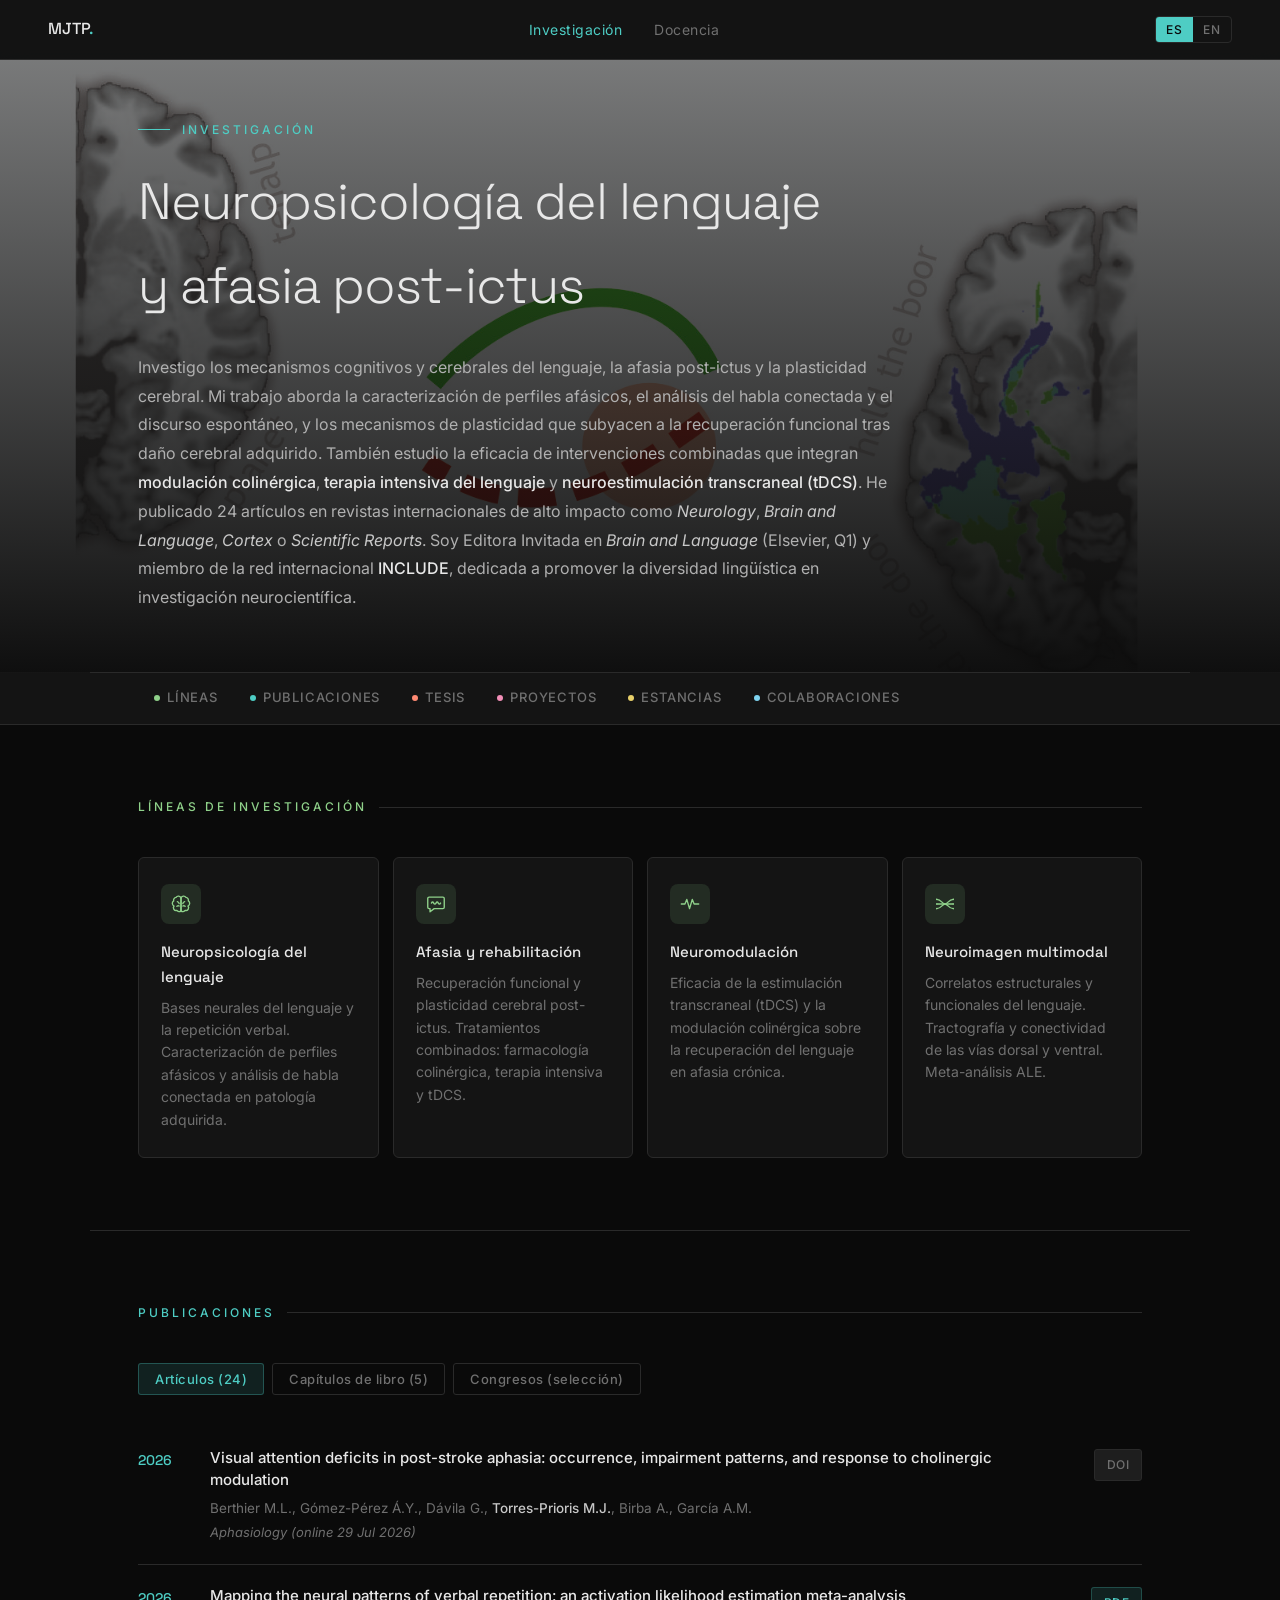
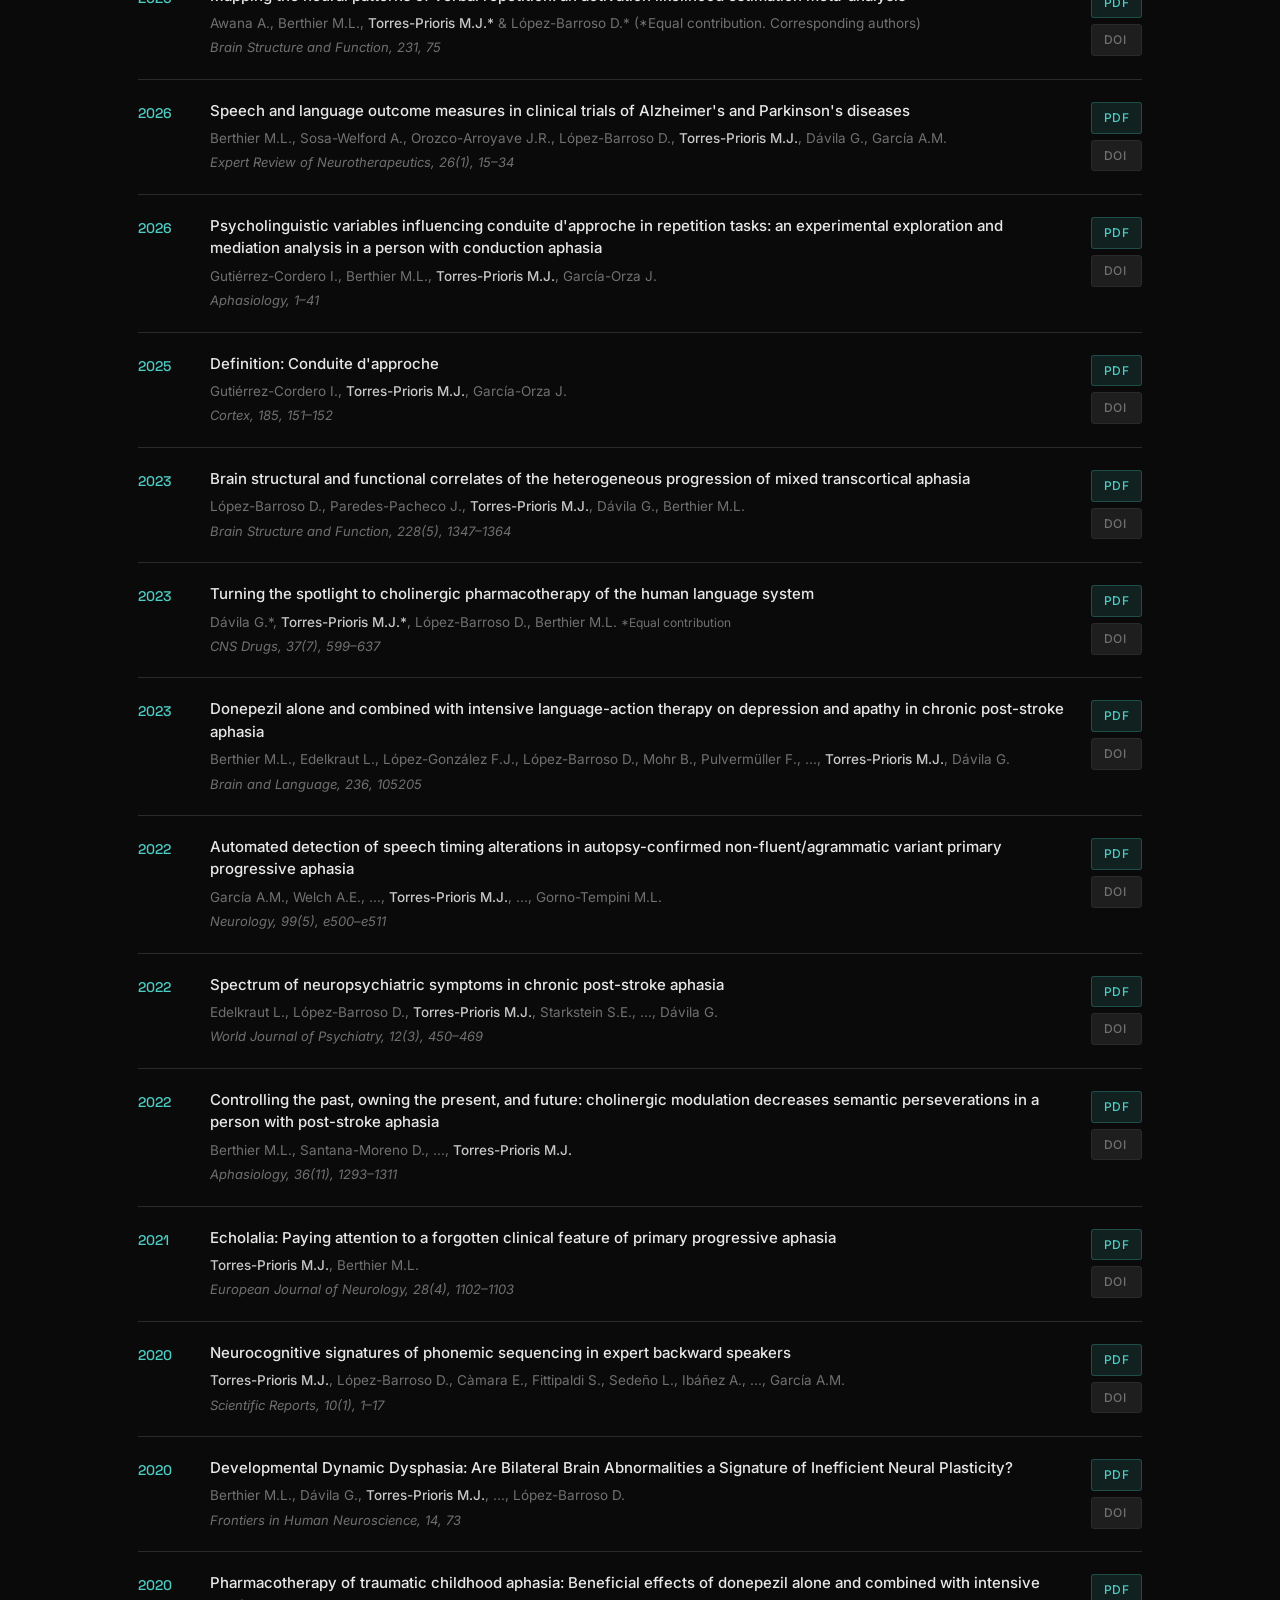
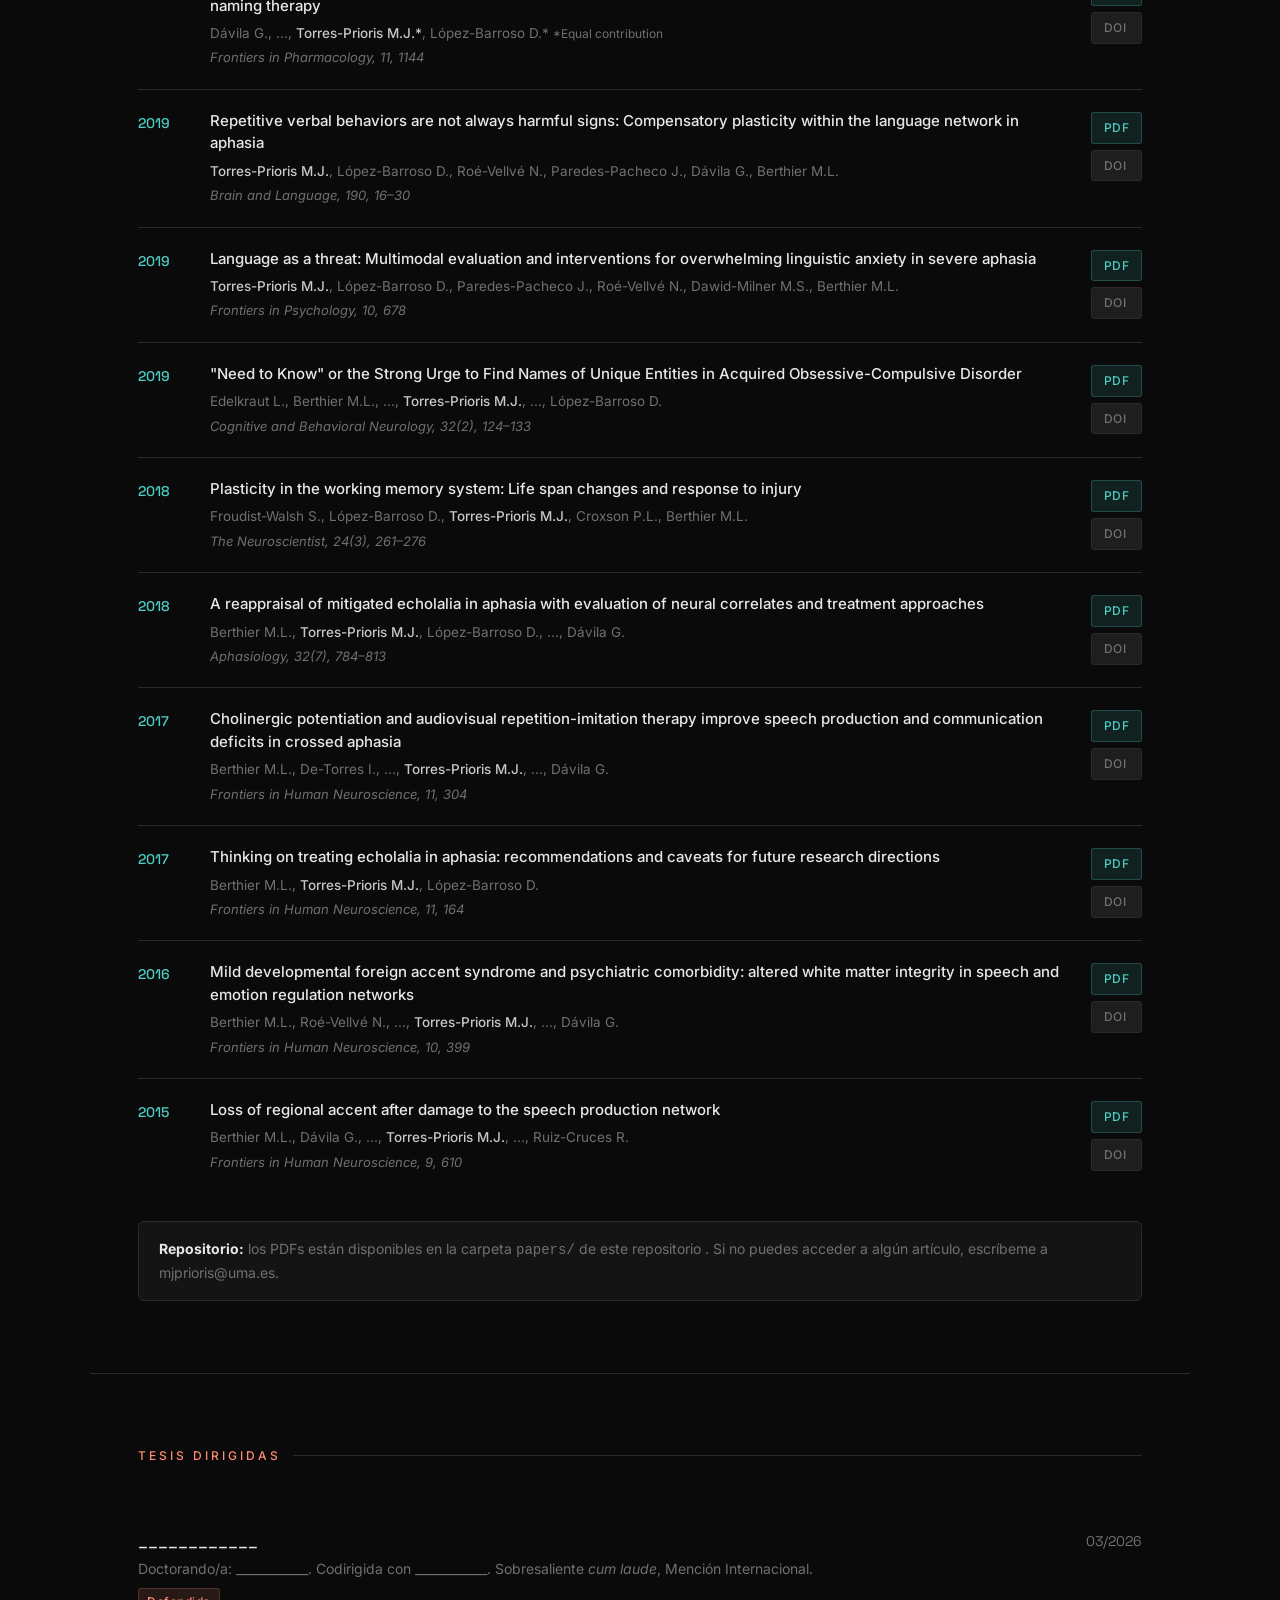
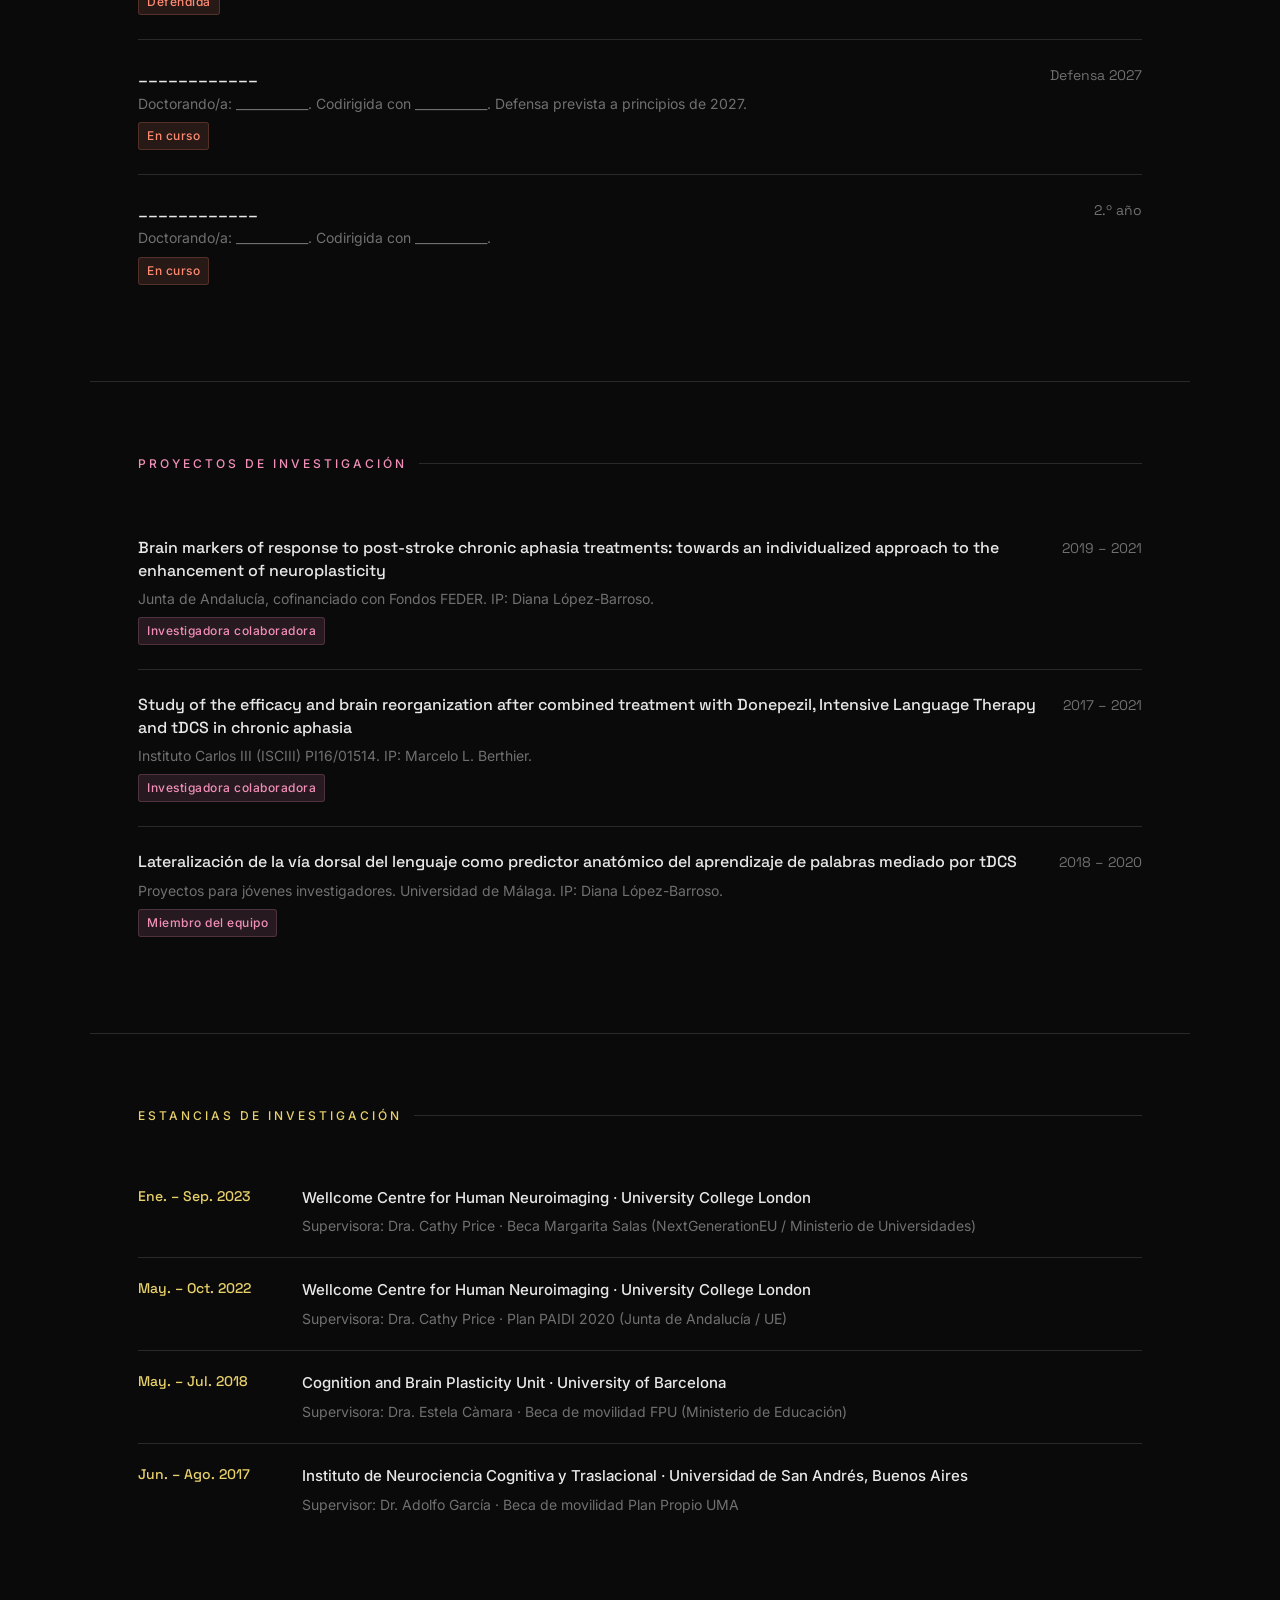
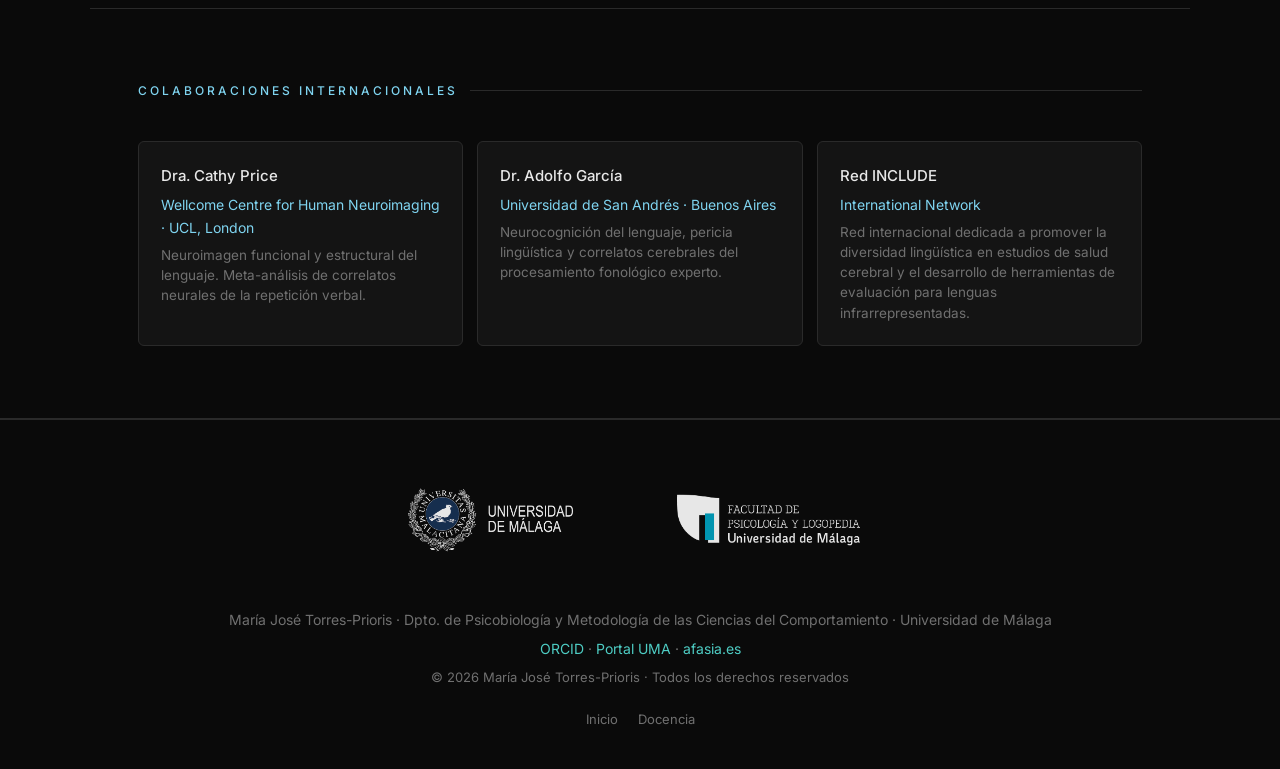
==== commit 0b377a49: "Revisión de coherencia: afiliación en pies, fecha del doctorado, coordinación de Neuropsicología, au" ====
--- a/research.html
+++ b/research.html
@@ -1191,7 +1191,7 @@
     <div class="stay-date">May. – Jul. 2018</div>
     <div>
       <div class="stay-place">Cognition and Brain Plasticity Unit · University of Barcelona</div>
-      <div class="stay-meta es-text">Supervisor: Dr. Estela Càmara · Beca de movilidad FPU (Ministerio de Educación)</div>
+      <div class="stay-meta es-text">Supervisora: Dra. Estela Càmara · Beca de movilidad FPU (Ministerio de Educación)</div>
       <div class="stay-meta en-text">Supervisor: Dr. Estela Càmara · FPU mobility grant (Ministry of Education)</div>
     </div>
   </div>
@@ -1247,7 +1247,7 @@
     </a>
   </div>
   <div class="footer-left">
-    <div>María José Torres-Prioris · Área de Psicobiología · Universidad de Málaga</div>
+    <div>María José Torres-Prioris · Dpto. de Psicobiología y Metodología de las Ciencias del Comportamiento · Universidad de Málaga</div>
     <div style="margin-top:4px">
       <a href="https://orcid.org/0000-0003-3795-8151" target="_blank">ORCID</a> ·
       <a href="https://portaldelainvestigacion.uma.es/investigadores/1104282/detalle" target="_blank">Portal UMA</a> ·
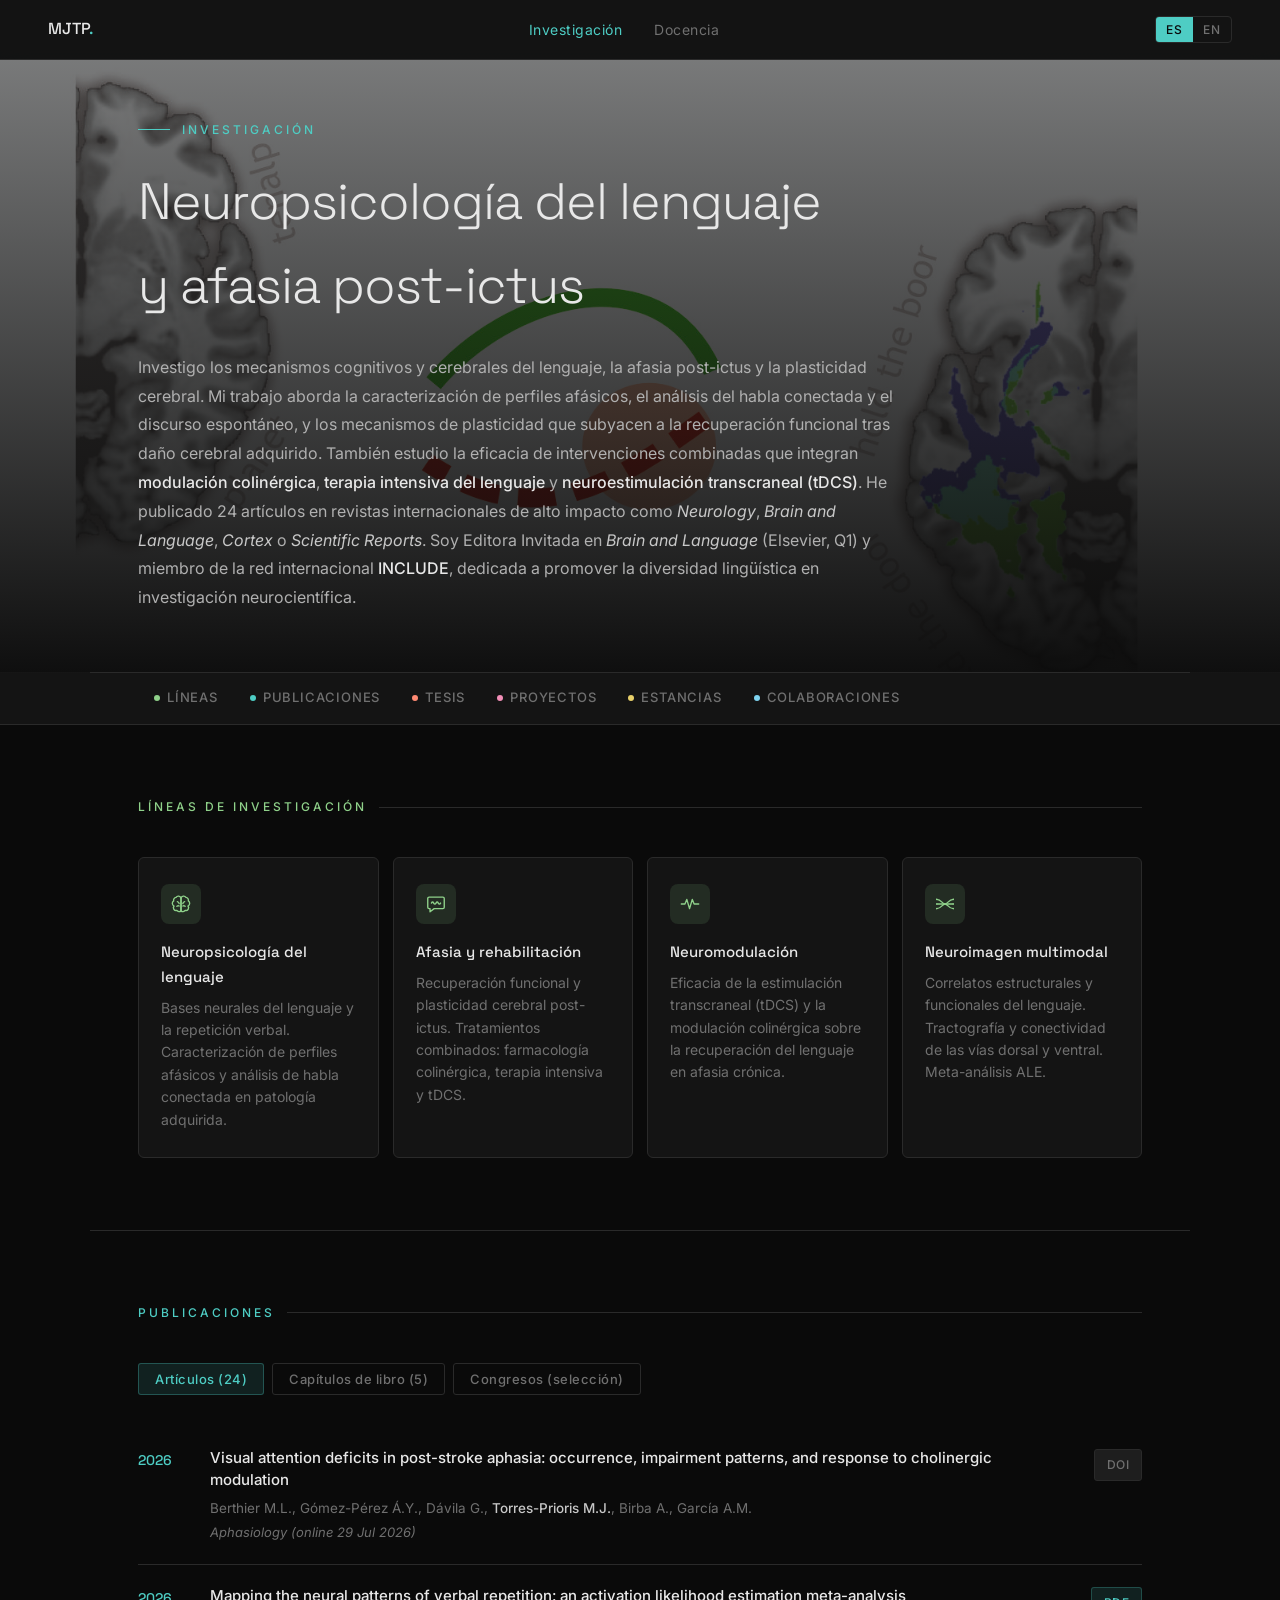
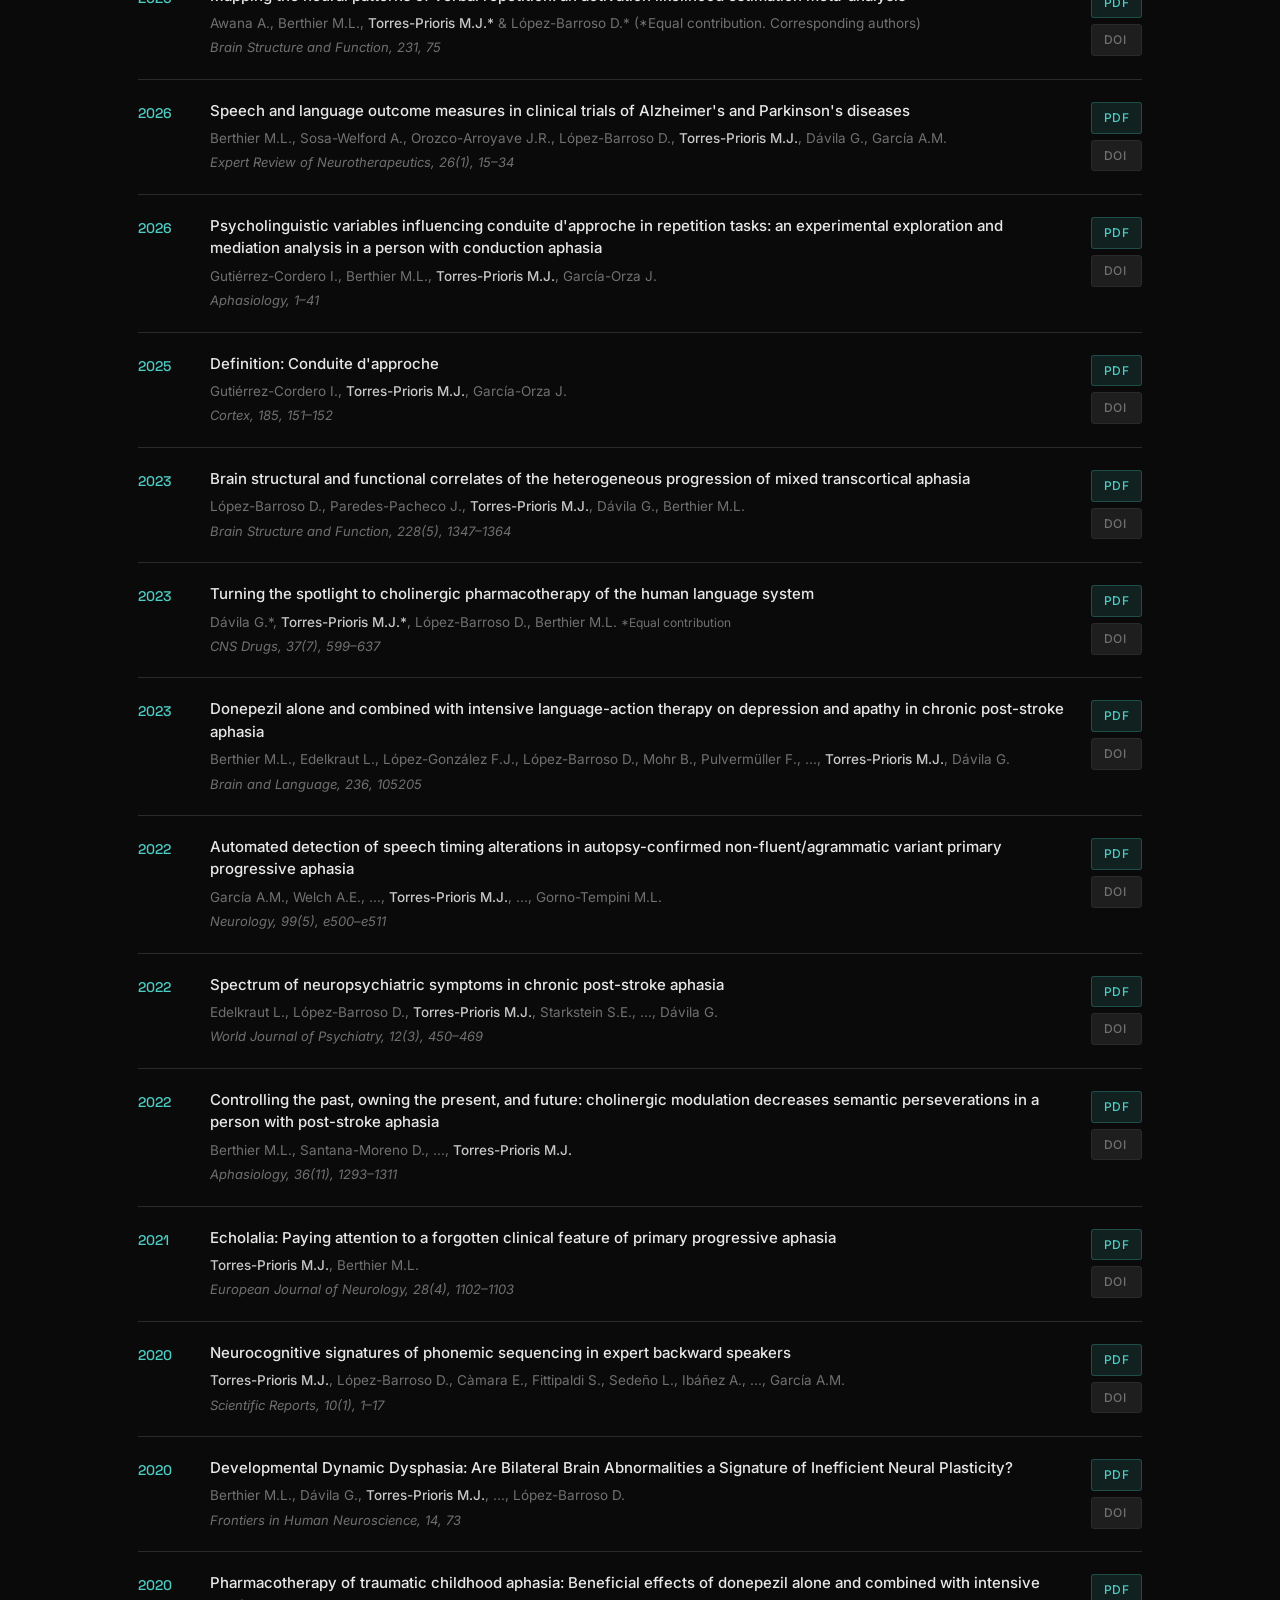
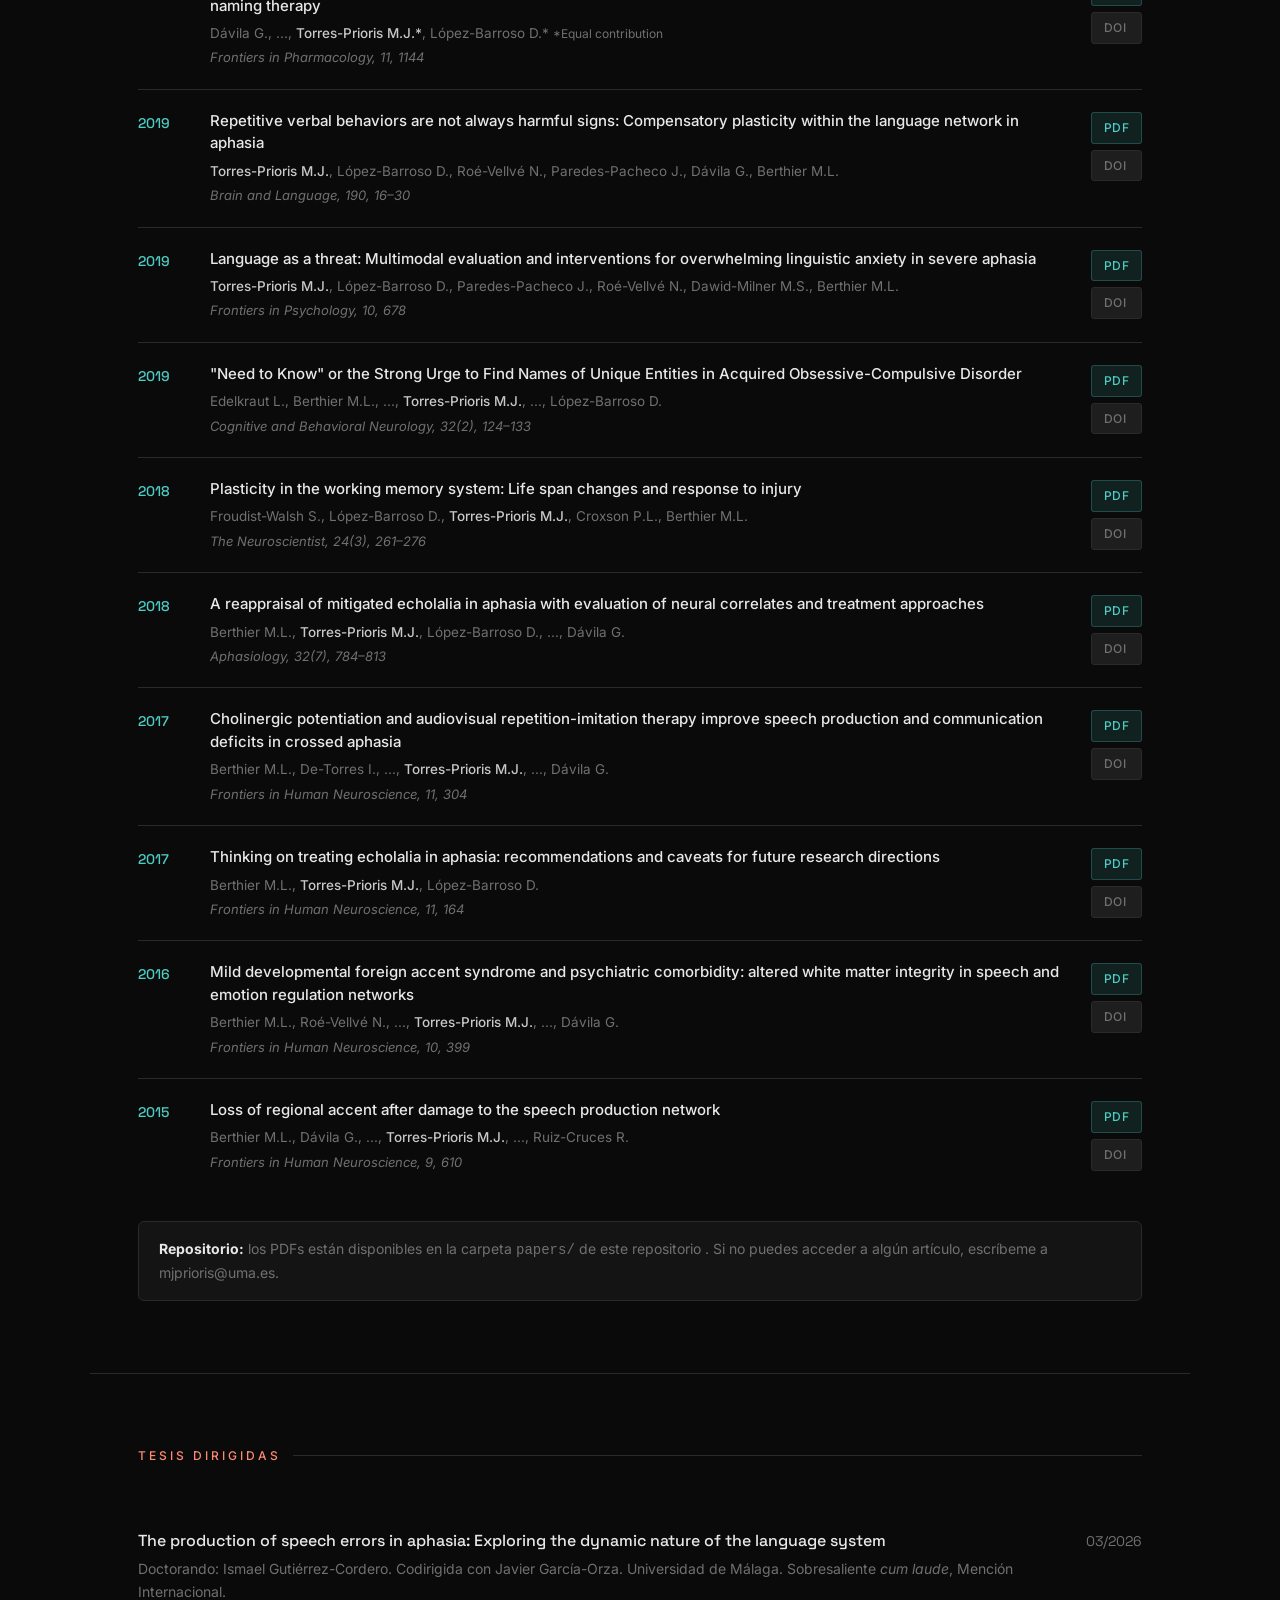
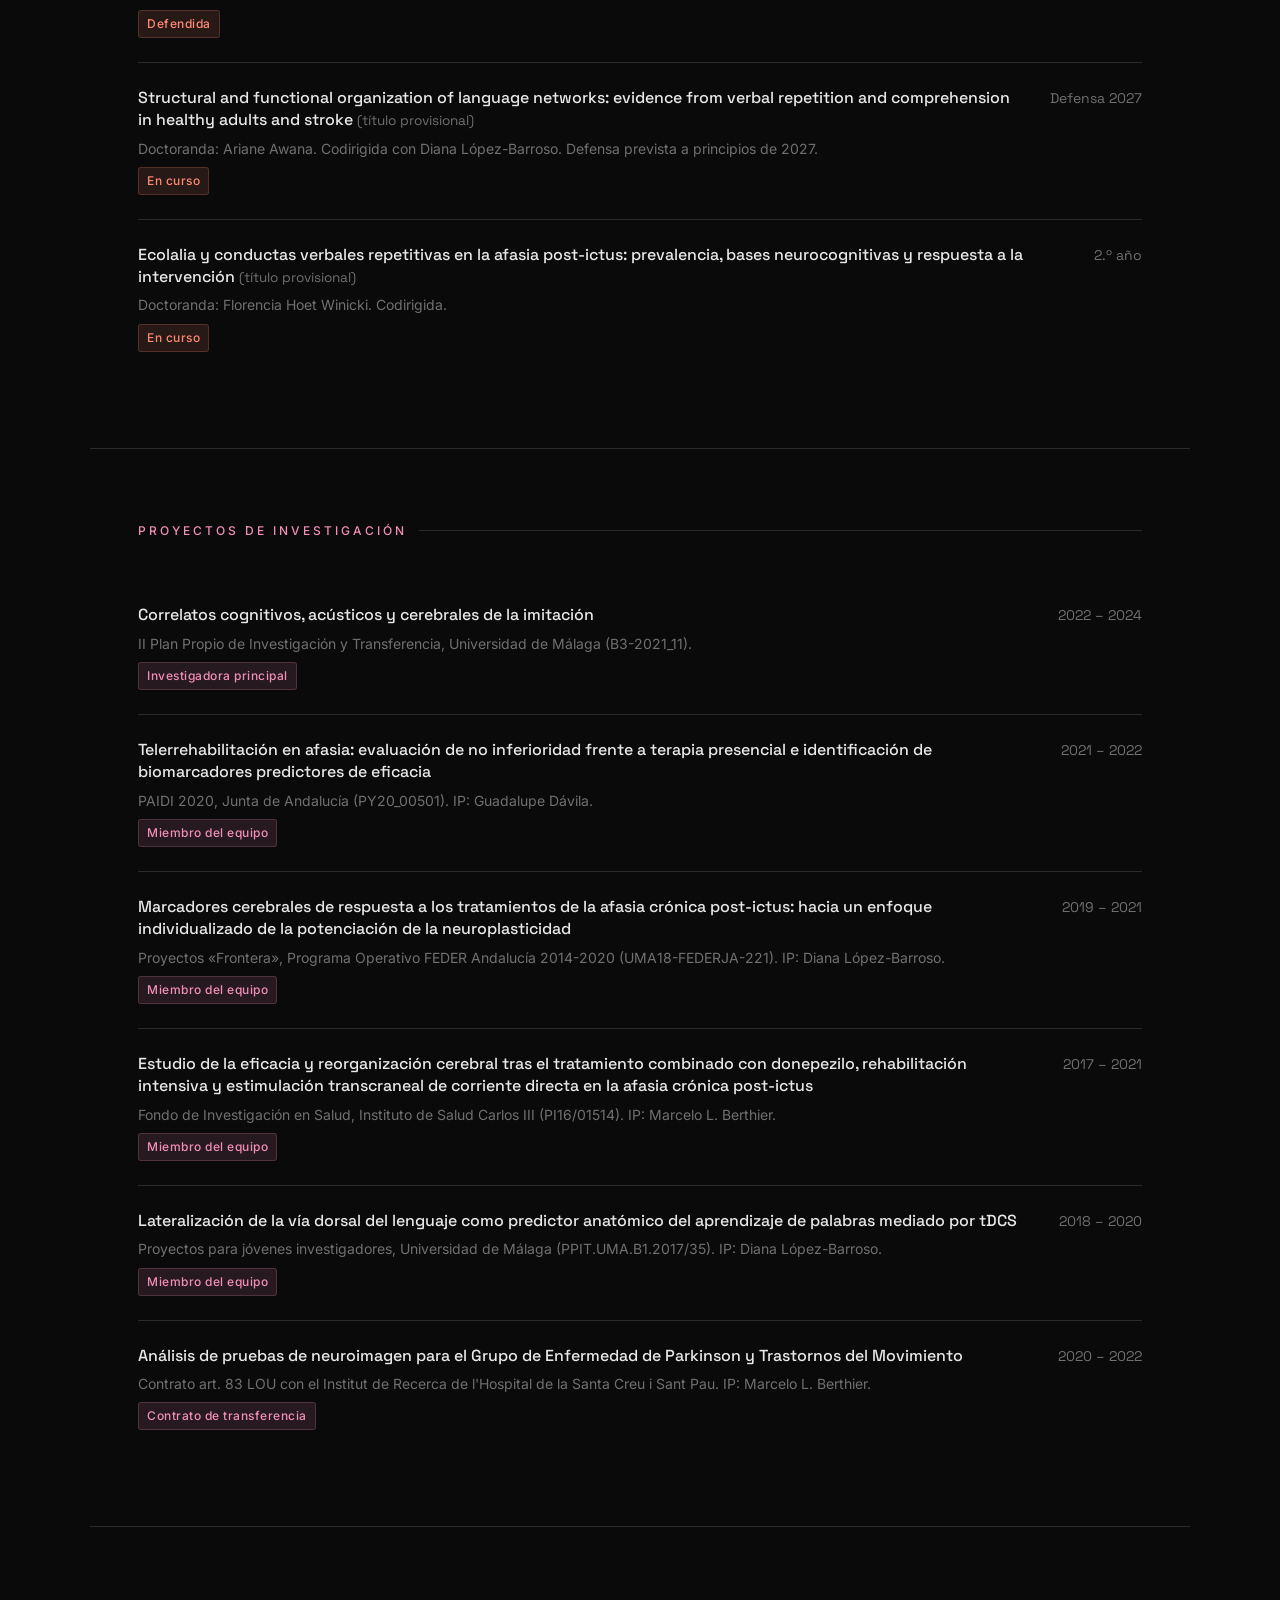
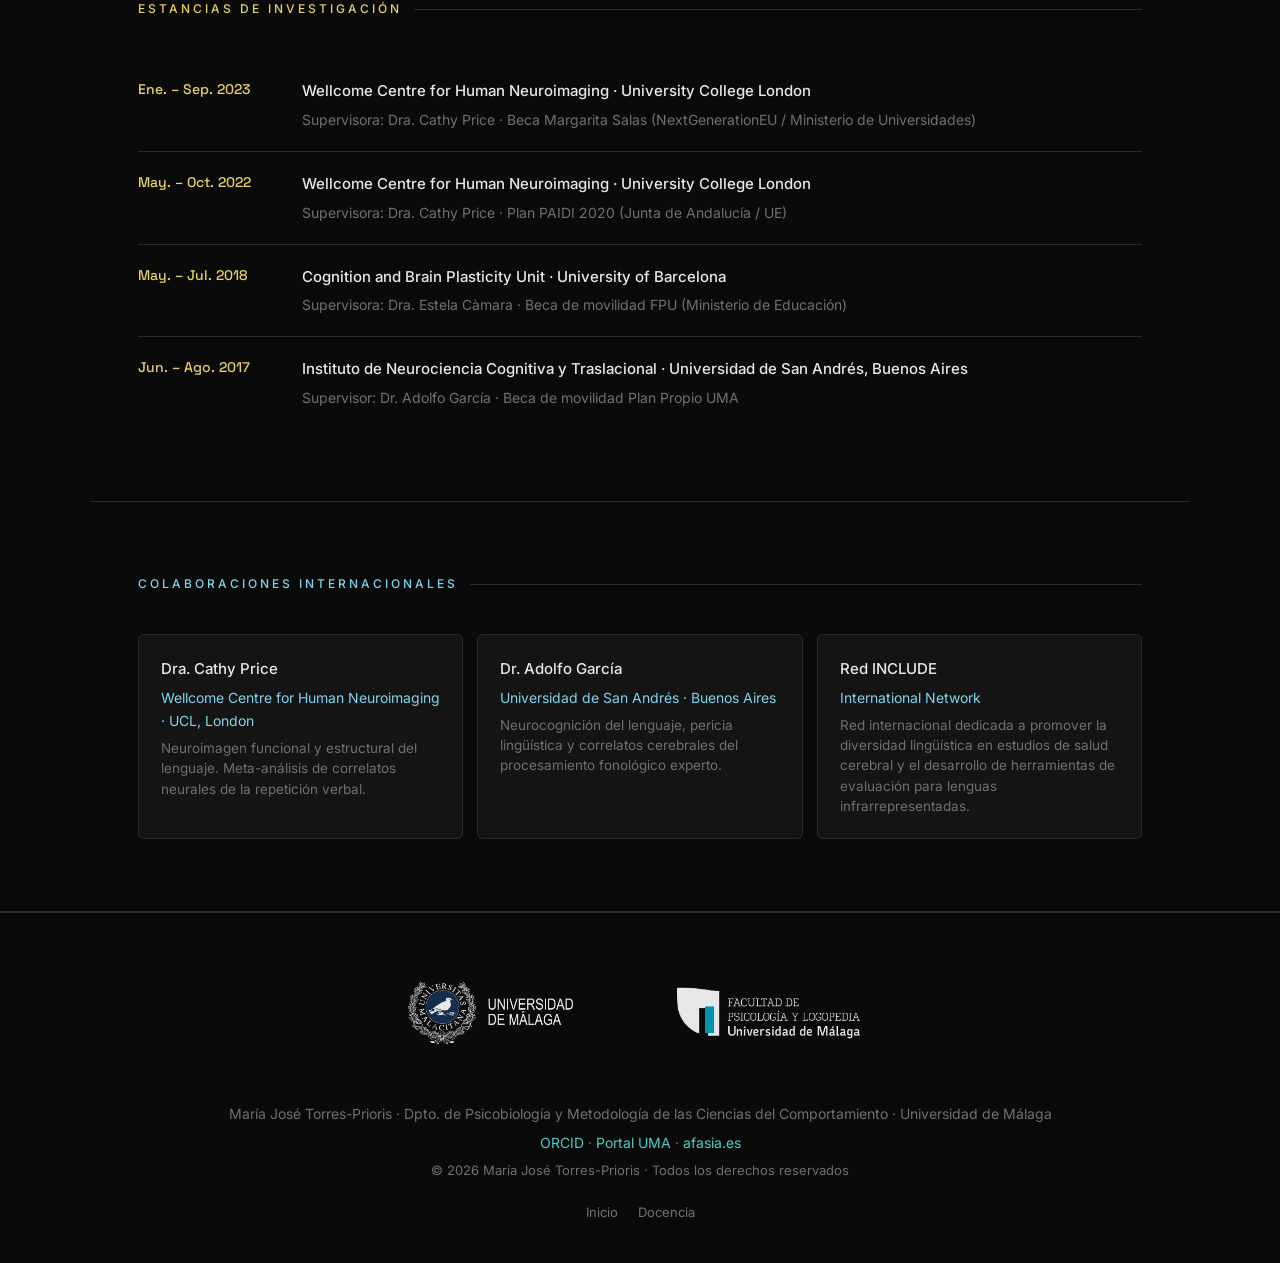
==== commit f238614d: "Tesis con datos reales, proyectos completos (incl. IP B3-2021_11 y contrato art. 83), SANP como pone" ====
--- a/research.html
+++ b/research.html
@@ -413,6 +413,7 @@
 .sec-nav a { font-size: 13px; font-weight: 500; letter-spacing: 0.8px; text-transform: uppercase; color: var(--muted); text-decoration: none; padding: 14px 16px; white-space: nowrap; border-bottom: 2px solid transparent; transition: color .2s, border-color .2s; }
 .sec-nav a:hover { color: var(--text); border-bottom-color: var(--teal); }
 .section { scroll-margin-top: 120px; }
+.thesis-prov { font-weight: 400; color: var(--muted); font-size: 0.85em; }
 /* ── COLOR POR TIPO ── */
 .t-conf   { --teal:#A99BFF; --teal-rgb:169,155,255; --teal-dim:rgba(169,155,255,.12); --teal-mid:rgba(169,155,255,.25); }
 .t-lines  { --teal:#8FD18A; --teal-rgb:143,209,138; --teal-dim:rgba(143,209,138,.12); --teal-mid:rgba(143,209,138,.25); }
@@ -899,7 +900,7 @@
       </div>
 
       <div class="pub-item">
-        <div class="pub-year">2017</div>
+        <div class="pub-year">2018</div>
         <div>
           <div class="pub-title">Echophenomena in aphasia: Causal mechanisms and clues for intervention</div>
           <div class="pub-authors">Berthier M.L., Dávila G., <em>Torres-Prioris M.J.</em></div>
@@ -960,10 +961,10 @@
       <div class="pub-item" data-news="2026-10-07" data-kind="conf">
         <div class="pub-year">2026</div>
         <div>
-          <div class="pub-tag">Comunicación oral · SANP 2026</div>
+          <div class="pub-tag">Ponencia en simposio · SANP 2026</div>
           <div class="pub-title">Ecolalia en la afasia postictus: más allá de las afasias transcorticales</div>
-          <div class="pub-authors"><em>Torres-Prioris M.J.</em>, [coautores]</div>
-          <div class="pub-journal">XXII Congreso Andaluz de Neuropsicología (SANP) · Málaga</div>
+          <div class="pub-authors"><em>Torres-Prioris M.J.</em></div>
+          <div class="pub-journal">Simposio «Neuropsicología de la afasia. Entendiendo los errores del habla y su valor diagnóstico» · XXII Congreso Andaluz de Neuropsicología (SANP) · Málaga</div>
           <div class="pub-authors es-text" style="margin-top:6px">La ecolalia es frecuente en la afasia postictus y aparece en todos los subtipos afásicos, no solo en las transcorticales; su correlato más robusto es la comprensión. Los hallazgos apoyan una visión dimensional de la afasia frente a una categorial.</div>
           <div class="pub-authors en-text" style="margin-top:6px">Echolalia is frequent in post-stroke aphasia and appears across all aphasia subtypes, not only transcortical ones; its most robust correlate is comprehension. The findings support a dimensional rather than categorical view of aphasia.</div>
         </div>
@@ -1088,10 +1089,10 @@
 
   <div class="project-item" data-news="2026-03-15" data-kind="thesis">
     <div>
-      <div class="project-title es-text">____________</div>
-      <div class="project-title en-text">____________</div>
-      <div class="project-desc es-text">Doctorando/a: ____________. Codirigida con ____________. Sobresaliente <em>cum laude</em>, Mención Internacional.</div>
-      <div class="project-desc en-text">PhD candidate: ____________. Co-supervised with ____________. Outstanding <em>cum laude</em>, International Mention.</div>
+      <div class="project-title es-text">The production of speech errors in aphasia: Exploring the dynamic nature of the language system</div>
+      <div class="project-title en-text">The production of speech errors in aphasia: Exploring the dynamic nature of the language system</div>
+      <div class="project-desc es-text">Doctorando: Ismael Gutiérrez-Cordero. Codirigida con Javier García-Orza. Universidad de Málaga. Sobresaliente <em>cum laude</em>, Mención Internacional.</div>
+      <div class="project-desc en-text">PhD candidate: Ismael Gutiérrez-Cordero. Co-supervised with Javier García-Orza. University of Málaga. Outstanding <em>cum laude</em>, International Mention.</div>
       <span class="project-role es-text">Defendida</span>
       <span class="project-role en-text">Defended</span>
     </div>
@@ -1100,10 +1101,10 @@
 
   <div class="project-item">
     <div>
-      <div class="project-title es-text">____________</div>
-      <div class="project-title en-text">____________</div>
-      <div class="project-desc es-text">Doctorando/a: ____________. Codirigida con ____________. Defensa prevista a principios de 2027.</div>
-      <div class="project-desc en-text">PhD candidate: ____________. Co-supervised with ____________. Defence expected in early 2027.</div>
+      <div class="project-title es-text">Structural and functional organization of language networks: evidence from verbal repetition and comprehension in healthy adults and stroke <span class="thesis-prov">(título provisional)</span></div>
+      <div class="project-title en-text">Structural and functional organization of language networks: evidence from verbal repetition and comprehension in healthy adults and stroke <span class="thesis-prov">(provisional title)</span></div>
+      <div class="project-desc es-text">Doctoranda: Ariane Awana. Codirigida con Diana López-Barroso. Defensa prevista a principios de 2027.</div>
+      <div class="project-desc en-text">PhD candidate: Ariane Awana. Co-supervised with Diana López-Barroso. Defence expected in early 2027.</div>
       <span class="project-role es-text">En curso</span>
       <span class="project-role en-text">In progress</span>
     </div>
@@ -1112,10 +1113,10 @@
 
   <div class="project-item">
     <div>
-      <div class="project-title es-text">____________</div>
-      <div class="project-title en-text">____________</div>
-      <div class="project-desc es-text">Doctorando/a: ____________. Codirigida con ____________.</div>
-      <div class="project-desc en-text">PhD candidate: ____________. Co-supervised with ____________.</div>
+      <div class="project-title es-text">Ecolalia y conductas verbales repetitivas en la afasia post-ictus: prevalencia, bases neurocognitivas y respuesta a la intervención <span class="thesis-prov">(título provisional)</span></div>
+      <div class="project-title en-text">Ecolalia y conductas verbales repetitivas en la afasia post-ictus: prevalencia, bases neurocognitivas y respuesta a la intervención <span class="thesis-prov">(provisional title)</span></div>
+      <div class="project-desc es-text">Doctoranda: Florencia Hoet Winicki. Codirigida.</div>
+      <div class="project-desc en-text">PhD candidate: Florencia Hoet Winicki. Co-supervised.</div>
       <span class="project-role es-text">En curso</span>
       <span class="project-role en-text">In progress</span>
     </div>
@@ -1130,23 +1131,48 @@
 
   <div class="project-item">
     <div>
-      <div class="project-title es-text">Brain markers of response to post-stroke chronic aphasia treatments: towards an individualized approach to the enhancement of neuroplasticity</div>
-      <div class="project-title en-text">Brain markers of response to post-stroke chronic aphasia treatments: towards an individualized approach to the enhancement of neuroplasticity</div>
-      <div class="project-desc es-text">Junta de Andalucía, cofinanciado con Fondos FEDER. IP: Diana López-Barroso.</div>
-      <div class="project-desc en-text">Junta de Andalucía, co-funded with ERDF. PI: Diana López-Barroso.</div>
-      <span class="project-role es-text">Investigadora colaboradora</span>
-      <span class="project-role en-text">Research collaborator</span>
-    </div>
-    <div class="project-date">2019 – 2021</div>
+      <div class="project-title es-text">Correlatos cognitivos, acústicos y cerebrales de la imitación</div>
+      <div class="project-title en-text">Cognitive, acoustic and brain correlates of imitation</div>
+      <div class="project-desc es-text">II Plan Propio de Investigación y Transferencia, Universidad de Málaga (B3-2021_11).</div>
+      <div class="project-desc en-text">II Research and Transfer Plan, University of Málaga (B3-2021_11).</div>
+      <span class="project-role es-text">Investigadora principal</span>
+      <span class="project-role en-text">Principal investigator</span>
+    </div>
+    <div class="project-date">2022 – 2024</div>
   </div>
 
   <div class="project-item">
     <div>
-      <div class="project-title">Study of the efficacy and brain reorganization after combined treatment with Donepezil, Intensive Language Therapy and tDCS in chronic aphasia</div>
-      <div class="project-desc es-text">Instituto Carlos III (ISCIII) PI16/01514. IP: Marcelo L. Berthier.</div>
-      <div class="project-desc en-text">Instituto Carlos III (ISCIII) PI16/01514. PI: Marcelo L. Berthier.</div>
-      <span class="project-role es-text">Investigadora colaboradora</span>
-      <span class="project-role en-text">Research collaborator</span>
+      <div class="project-title es-text">Telerrehabilitación en afasia: evaluación de no inferioridad frente a terapia presencial e identificación de biomarcadores predictores de eficacia</div>
+      <div class="project-title en-text">Telerehabilitation in aphasia: non-inferiority evaluation against face-to-face therapy and identification of biomarkers predicting efficacy</div>
+      <div class="project-desc es-text">PAIDI 2020, Junta de Andalucía (PY20_00501). IP: Guadalupe Dávila.</div>
+      <div class="project-desc en-text">PAIDI 2020, Junta de Andalucía (PY20_00501). PI: Guadalupe Dávila.</div>
+      <span class="project-role es-text">Miembro del equipo</span>
+      <span class="project-role en-text">Team member</span>
+    </div>
+    <div class="project-date">2021 – 2022</div>
+  </div>
+
+  <div class="project-item">
+    <div>
+      <div class="project-title es-text">Marcadores cerebrales de respuesta a los tratamientos de la afasia crónica post-ictus: hacia un enfoque individualizado de la potenciación de la neuroplasticidad</div>
+      <div class="project-title en-text">Brain markers of response to post-stroke chronic aphasia treatments: towards an individualized approach to the enhancement of neuroplasticity</div>
+      <div class="project-desc es-text">Proyectos «Frontera», Programa Operativo FEDER Andalucía 2014-2020 (UMA18-FEDERJA-221). IP: Diana López-Barroso.</div>
+      <div class="project-desc en-text">«Frontier» projects, ERDF Operational Programme Andalusia 2014-2020 (UMA18-FEDERJA-221). PI: Diana López-Barroso.</div>
+      <span class="project-role es-text">Miembro del equipo</span>
+      <span class="project-role en-text">Team member</span>
+    </div>
+    <div class="project-date">2019 – 2021</div>
+  </div>
+
+  <div class="project-item">
+    <div>
+      <div class="project-title es-text">Estudio de la eficacia y reorganización cerebral tras el tratamiento combinado con donepezilo, rehabilitación intensiva y estimulación transcraneal de corriente directa en la afasia crónica post-ictus</div>
+      <div class="project-title en-text">Study of the efficacy and brain reorganization after combined treatment with Donepezil, Intensive Language Therapy and tDCS in chronic aphasia</div>
+      <div class="project-desc es-text">Fondo de Investigación en Salud, Instituto de Salud Carlos III (PI16/01514). IP: Marcelo L. Berthier.</div>
+      <div class="project-desc en-text">Health Research Fund, Instituto de Salud Carlos III (PI16/01514). PI: Marcelo L. Berthier.</div>
+      <span class="project-role es-text">Miembro del equipo</span>
+      <span class="project-role en-text">Team member</span>
     </div>
     <div class="project-date">2017 – 2021</div>
   </div>
@@ -1155,12 +1181,24 @@
     <div>
       <div class="project-title es-text">Lateralización de la vía dorsal del lenguaje como predictor anatómico del aprendizaje de palabras mediado por tDCS</div>
       <div class="project-title en-text">Lateralisation of the dorsal language pathway as an anatomical predictor of word learning mediated by tDCS</div>
-      <div class="project-desc es-text">Proyectos para jóvenes investigadores. Universidad de Málaga. IP: Diana López-Barroso.</div>
-      <div class="project-desc en-text">Projects for young researchers. University of Málaga. PI: Diana López-Barroso.</div>
+      <div class="project-desc es-text">Proyectos para jóvenes investigadores, Universidad de Málaga (PPIT.UMA.B1.2017/35). IP: Diana López-Barroso.</div>
+      <div class="project-desc en-text">Projects for young researchers, University of Málaga (PPIT.UMA.B1.2017/35). PI: Diana López-Barroso.</div>
       <span class="project-role es-text">Miembro del equipo</span>
       <span class="project-role en-text">Team member</span>
     </div>
     <div class="project-date">2018 – 2020</div>
+  </div>
+
+  <div class="project-item">
+    <div>
+      <div class="project-title es-text">Análisis de pruebas de neuroimagen para el Grupo de Enfermedad de Parkinson y Trastornos del Movimiento</div>
+      <div class="project-title en-text">Neuroimaging analysis for the Parkinson's Disease and Movement Disorders Group</div>
+      <div class="project-desc es-text">Contrato art. 83 LOU con el Institut de Recerca de l'Hospital de la Santa Creu i Sant Pau. IP: Marcelo L. Berthier.</div>
+      <div class="project-desc en-text">Art. 83 LOU contract with the Institut de Recerca de l'Hospital de la Santa Creu i Sant Pau. PI: Marcelo L. Berthier.</div>
+      <span class="project-role es-text">Contrato de transferencia</span>
+      <span class="project-role en-text">Transfer contract</span>
+    </div>
+    <div class="project-date">2020 – 2022</div>
   </div>
 </section>
 
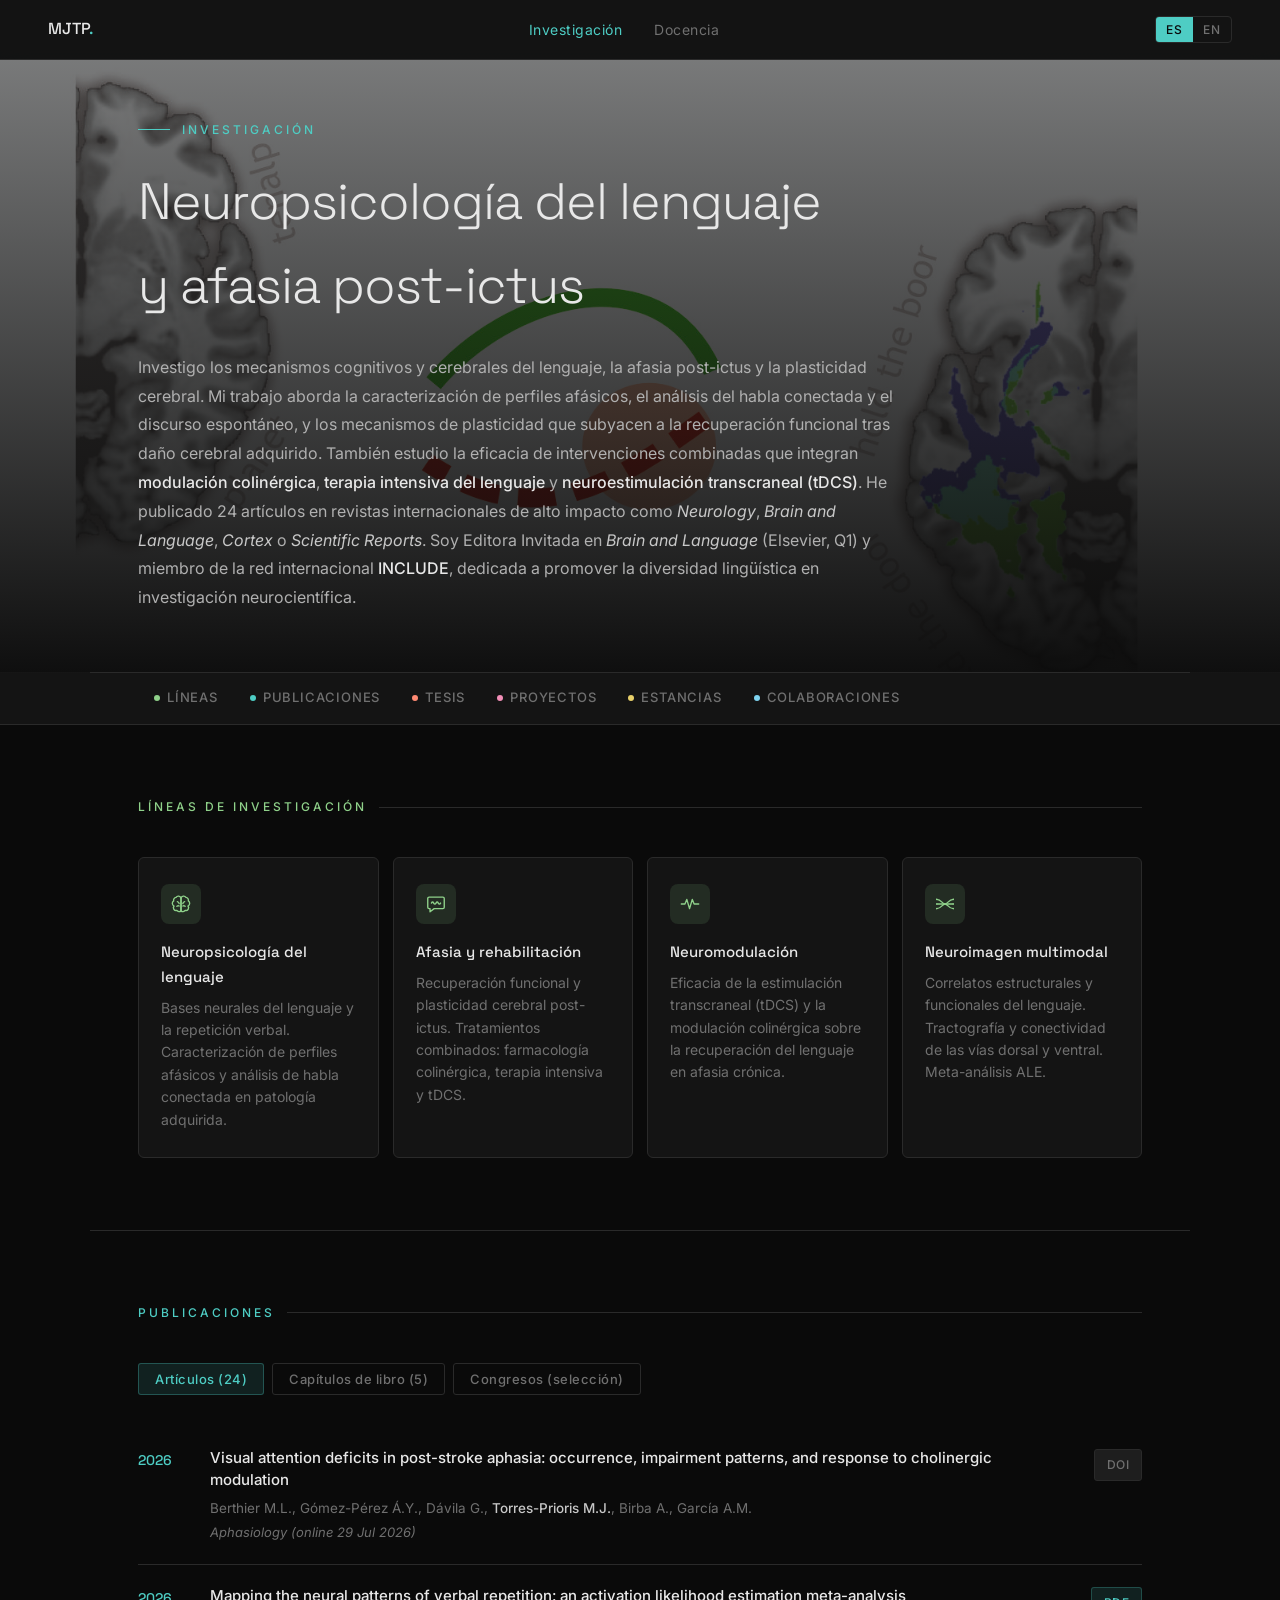
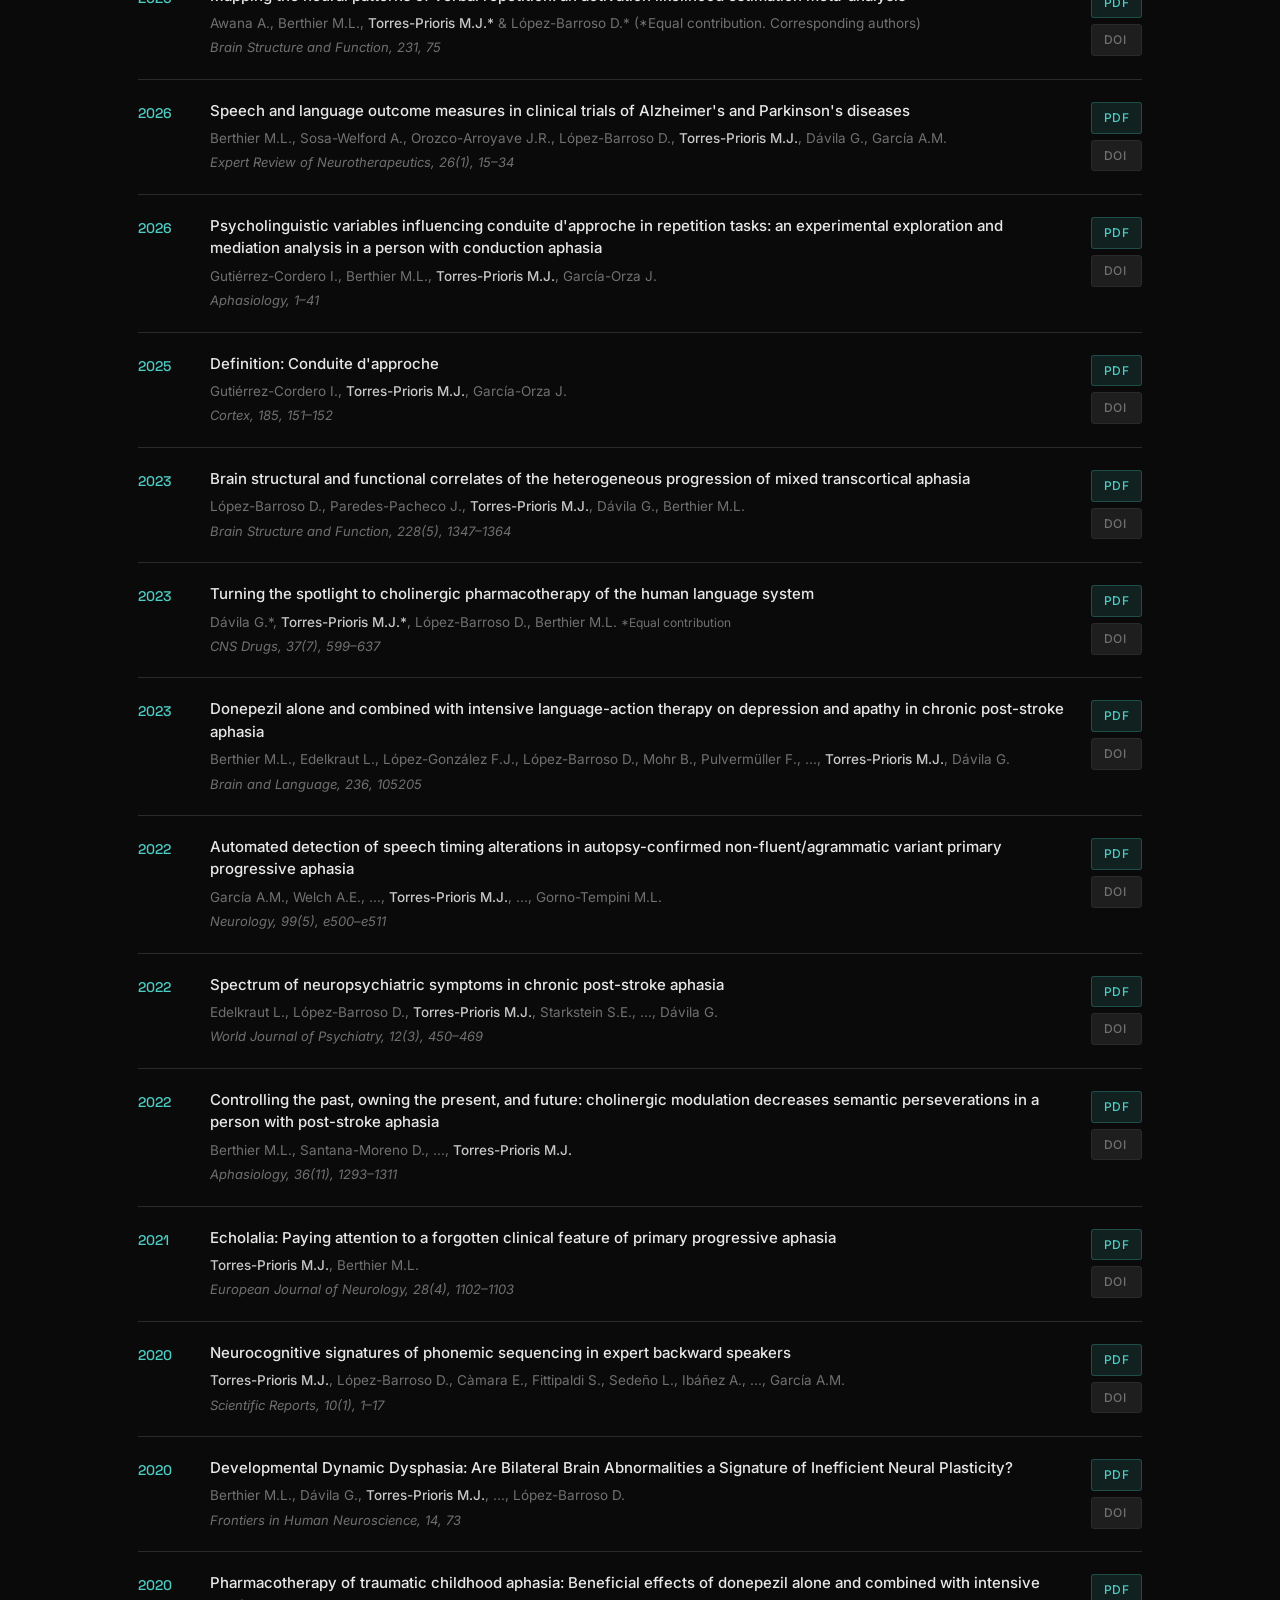
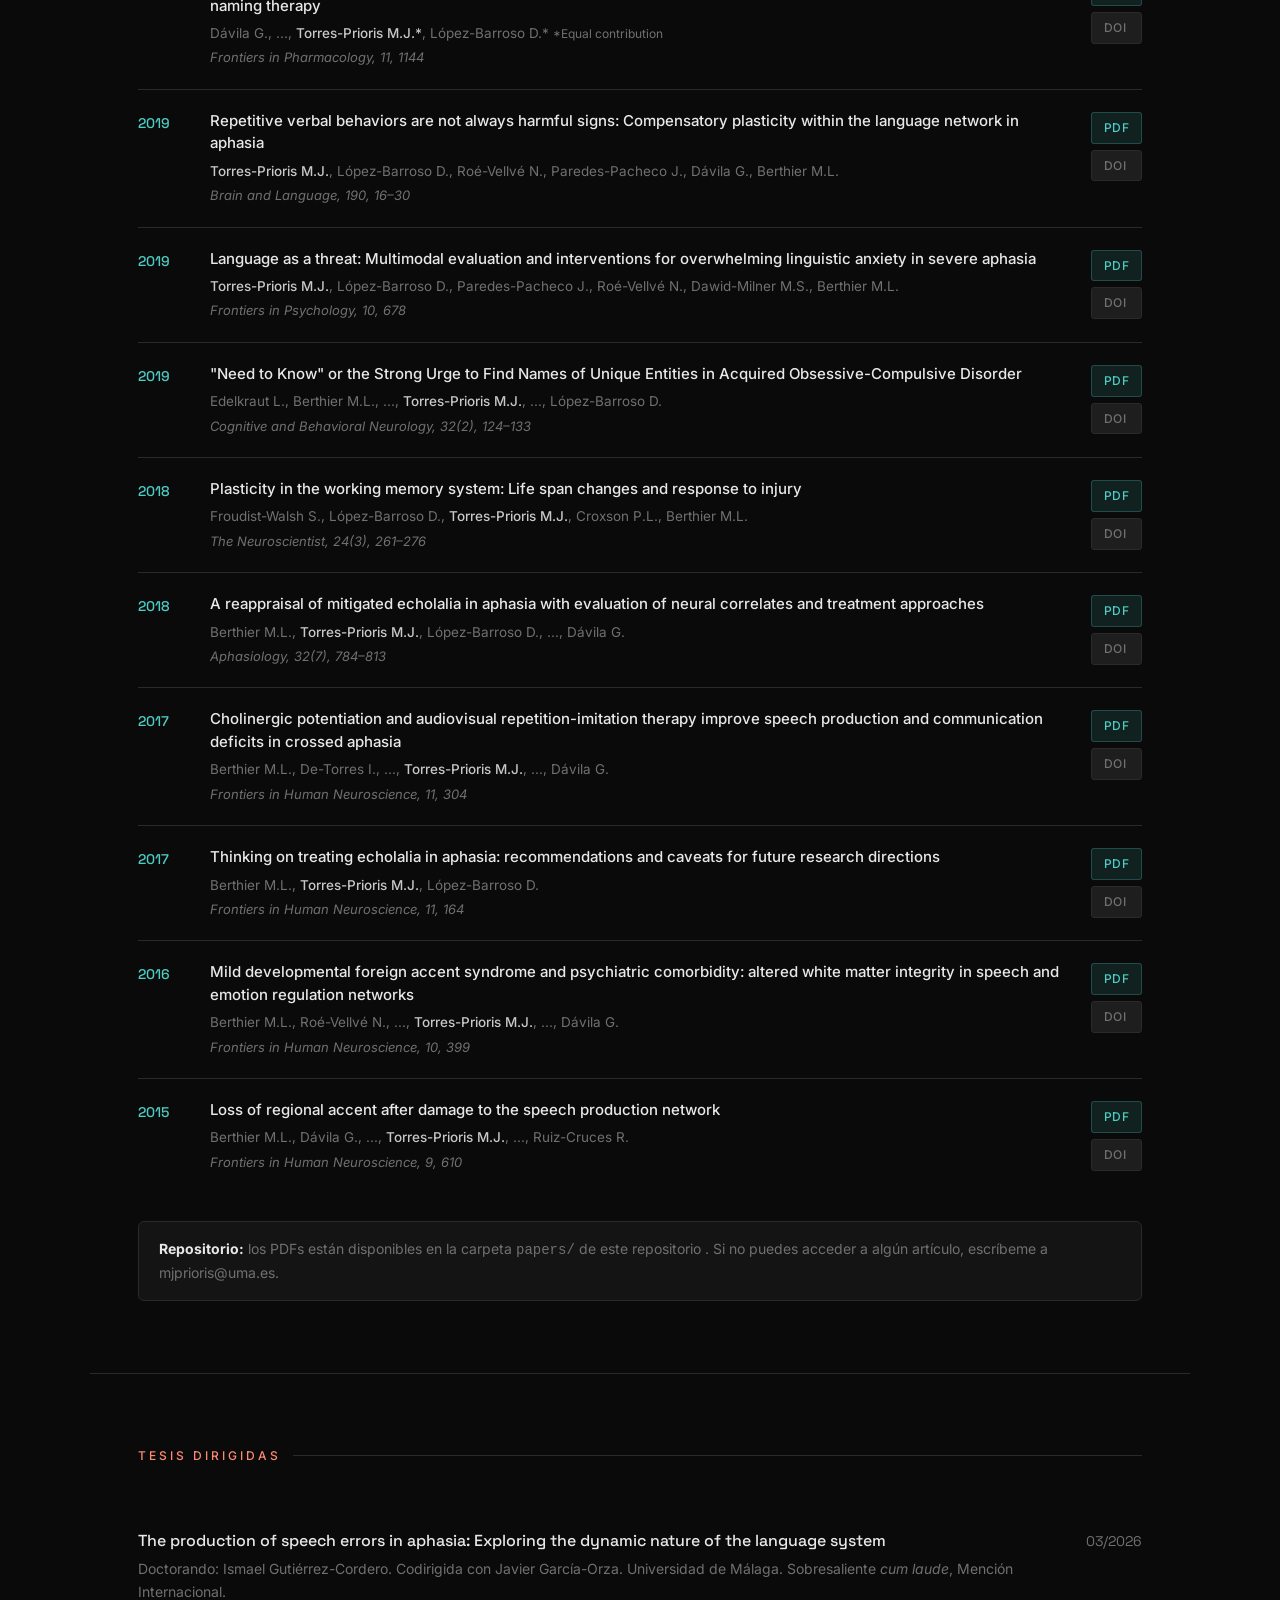
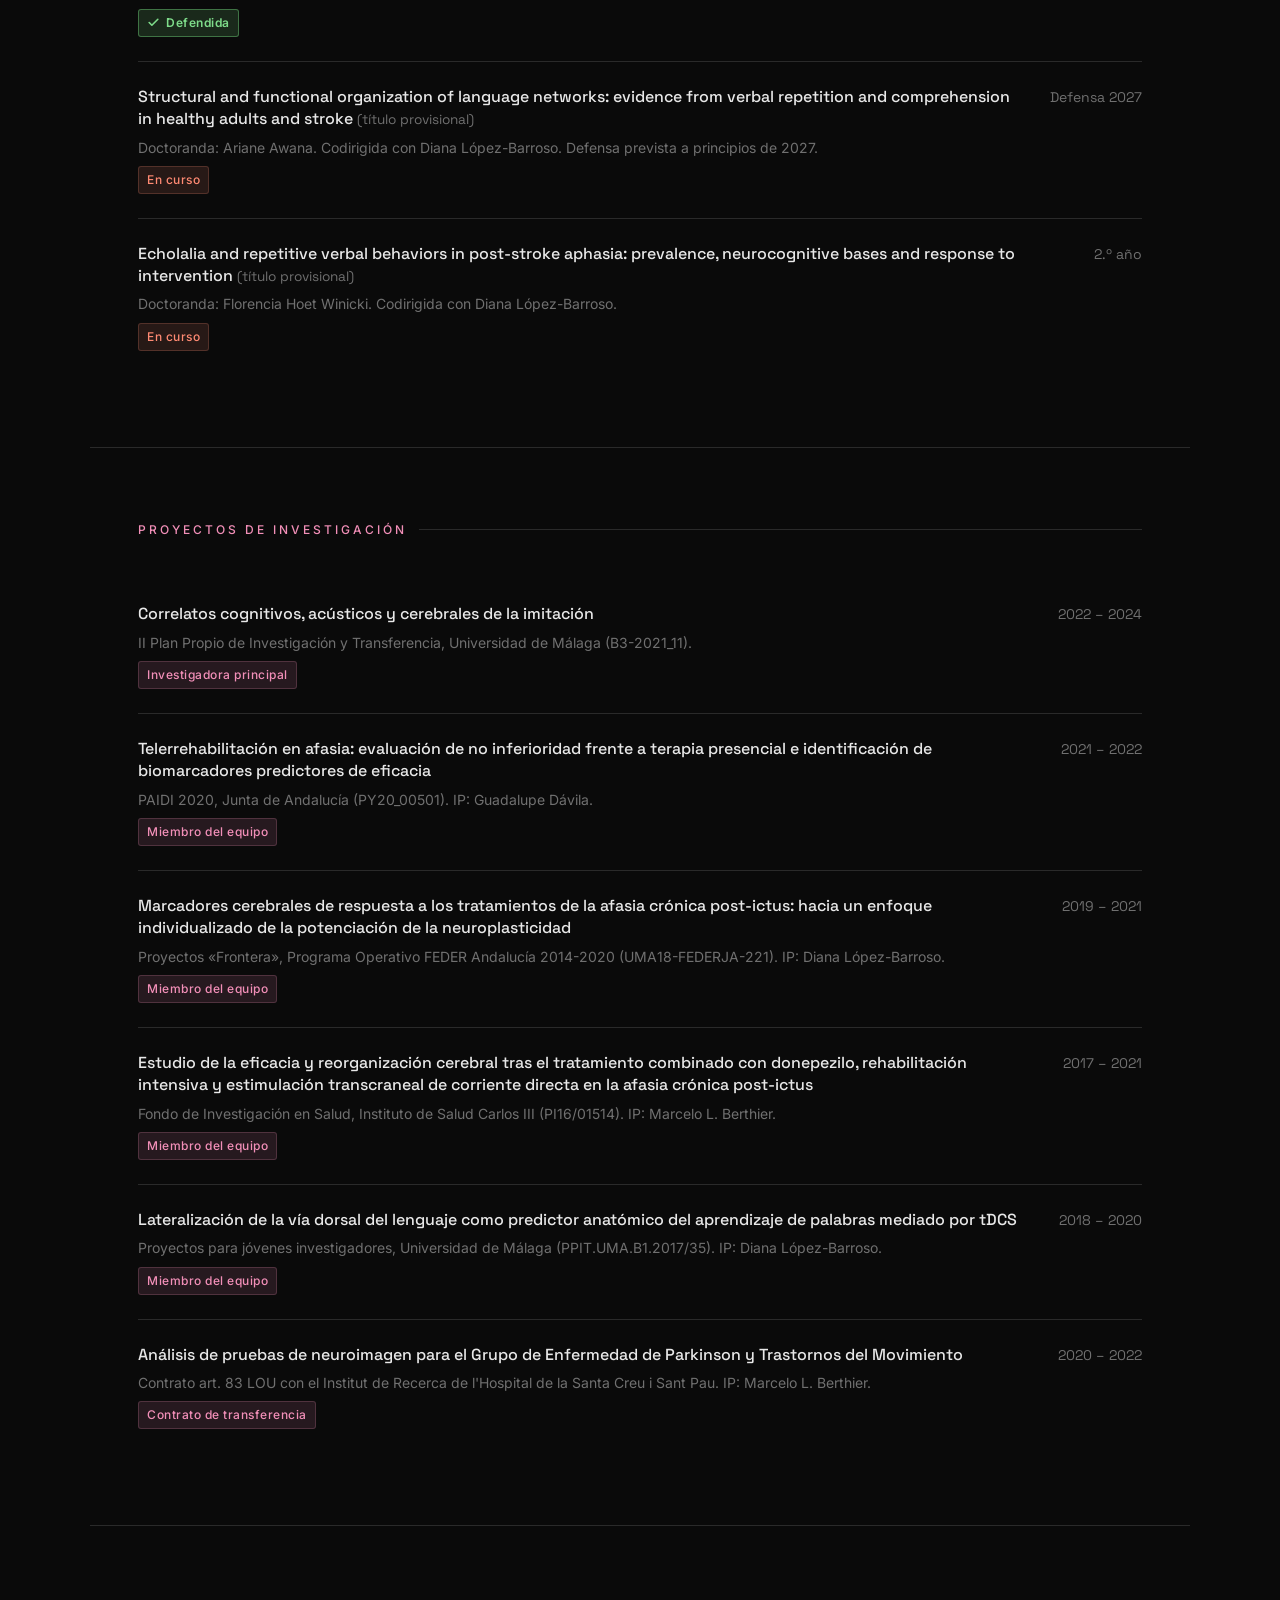
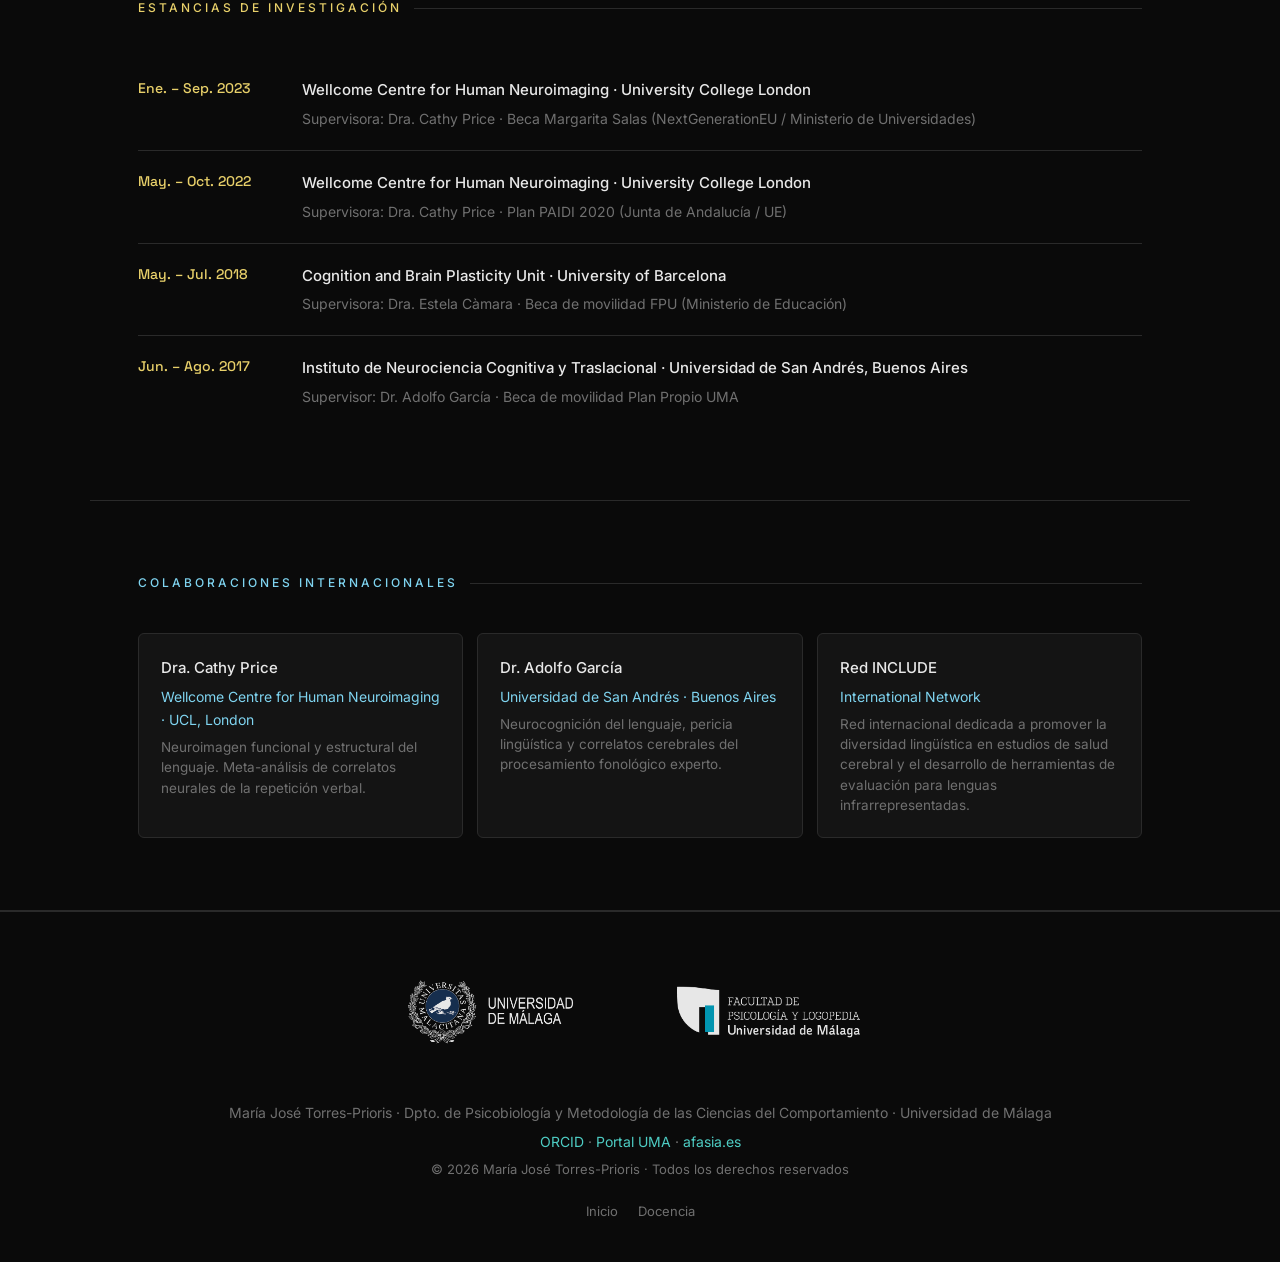
==== commit ba9f3d83: "Premio sin 'menores de 35'; tesis de ecolalia en inglés y codirección; distintivo de tesis defendida" ====
--- a/research.html
+++ b/research.html
@@ -414,6 +414,8 @@
 .sec-nav a:hover { color: var(--text); border-bottom-color: var(--teal); }
 .section { scroll-margin-top: 120px; }
 .thesis-prov { font-weight: 400; color: var(--muted); font-size: 0.85em; }
+.project-role.role-done { display: inline-flex; align-items: center; gap: 6px; background: rgba(110,207,120,.16); color: #7EDB8A; border-color: rgba(110,207,120,.45); font-weight: 600; }
+.project-role.role-done svg { width: 13px; height: 13px; }
 /* ── COLOR POR TIPO ── */
 .t-conf   { --teal:#A99BFF; --teal-rgb:169,155,255; --teal-dim:rgba(169,155,255,.12); --teal-mid:rgba(169,155,255,.25); }
 .t-lines  { --teal:#8FD18A; --teal-rgb:143,209,138; --teal-dim:rgba(143,209,138,.12); --teal-mid:rgba(143,209,138,.25); }
@@ -1093,8 +1095,8 @@
       <div class="project-title en-text">The production of speech errors in aphasia: Exploring the dynamic nature of the language system</div>
       <div class="project-desc es-text">Doctorando: Ismael Gutiérrez-Cordero. Codirigida con Javier García-Orza. Universidad de Málaga. Sobresaliente <em>cum laude</em>, Mención Internacional.</div>
       <div class="project-desc en-text">PhD candidate: Ismael Gutiérrez-Cordero. Co-supervised with Javier García-Orza. University of Málaga. Outstanding <em>cum laude</em>, International Mention.</div>
-      <span class="project-role es-text">Defendida</span>
-      <span class="project-role en-text">Defended</span>
+      <span class="project-role role-done es-text"><svg viewBox="0 0 24 24" fill="none" stroke="currentColor" stroke-width="3" stroke-linecap="round" stroke-linejoin="round" aria-hidden="true"><polyline points="20 6 9 17 4 12"/></svg>Defendida</span>
+      <span class="project-role role-done en-text"><svg viewBox="0 0 24 24" fill="none" stroke="currentColor" stroke-width="3" stroke-linecap="round" stroke-linejoin="round" aria-hidden="true"><polyline points="20 6 9 17 4 12"/></svg>Defended</span>
     </div>
     <div class="project-date">03/2026</div>
   </div>
@@ -1113,10 +1115,10 @@
 
   <div class="project-item">
     <div>
-      <div class="project-title es-text">Ecolalia y conductas verbales repetitivas en la afasia post-ictus: prevalencia, bases neurocognitivas y respuesta a la intervención <span class="thesis-prov">(título provisional)</span></div>
-      <div class="project-title en-text">Ecolalia y conductas verbales repetitivas en la afasia post-ictus: prevalencia, bases neurocognitivas y respuesta a la intervención <span class="thesis-prov">(provisional title)</span></div>
-      <div class="project-desc es-text">Doctoranda: Florencia Hoet Winicki. Codirigida.</div>
-      <div class="project-desc en-text">PhD candidate: Florencia Hoet Winicki. Co-supervised.</div>
+      <div class="project-title es-text">Echolalia and repetitive verbal behaviors in post-stroke aphasia: prevalence, neurocognitive bases and response to intervention <span class="thesis-prov">(título provisional)</span></div>
+      <div class="project-title en-text">Echolalia and repetitive verbal behaviors in post-stroke aphasia: prevalence, neurocognitive bases and response to intervention <span class="thesis-prov">(provisional title)</span></div>
+      <div class="project-desc es-text">Doctoranda: Florencia Hoet Winicki. Codirigida con Diana López-Barroso.</div>
+      <div class="project-desc en-text">PhD candidate: Florencia Hoet Winicki. Co-supervised with Diana López-Barroso.</div>
       <span class="project-role es-text">En curso</span>
       <span class="project-role en-text">In progress</span>
     </div>
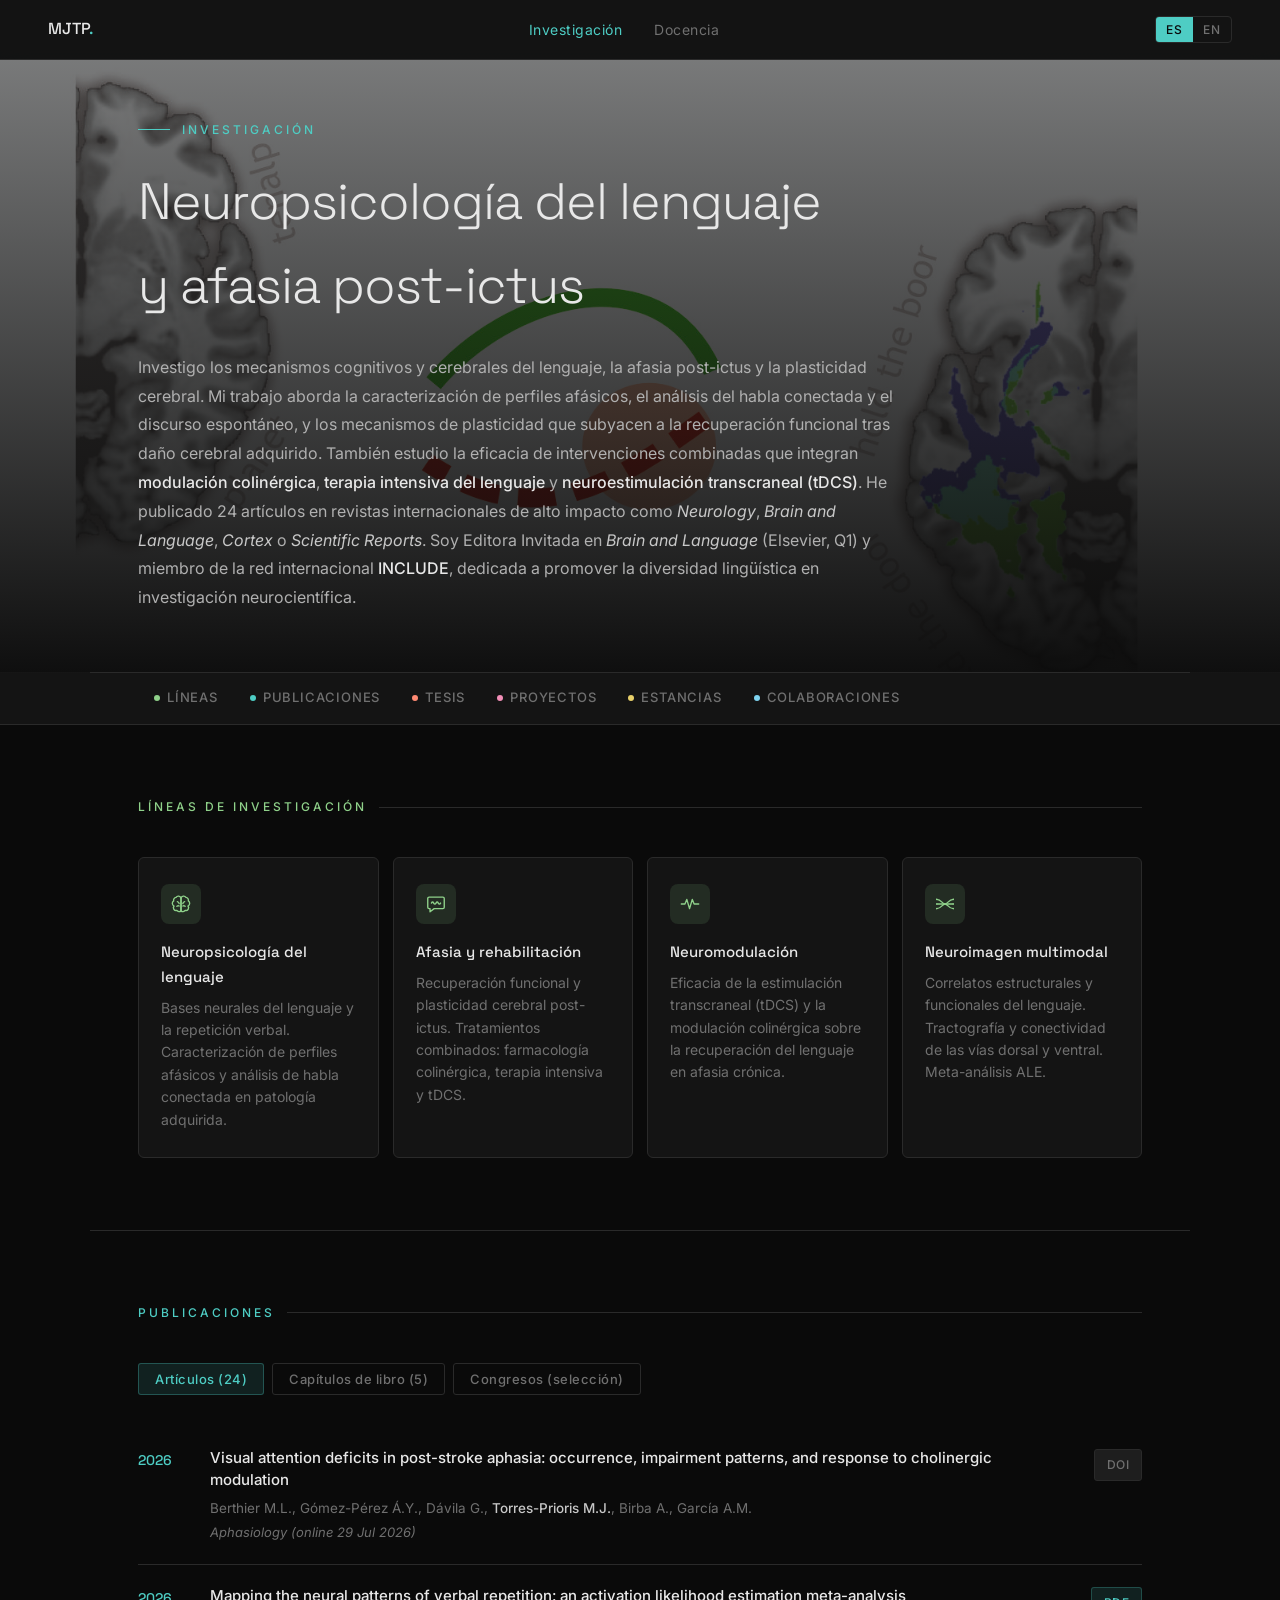
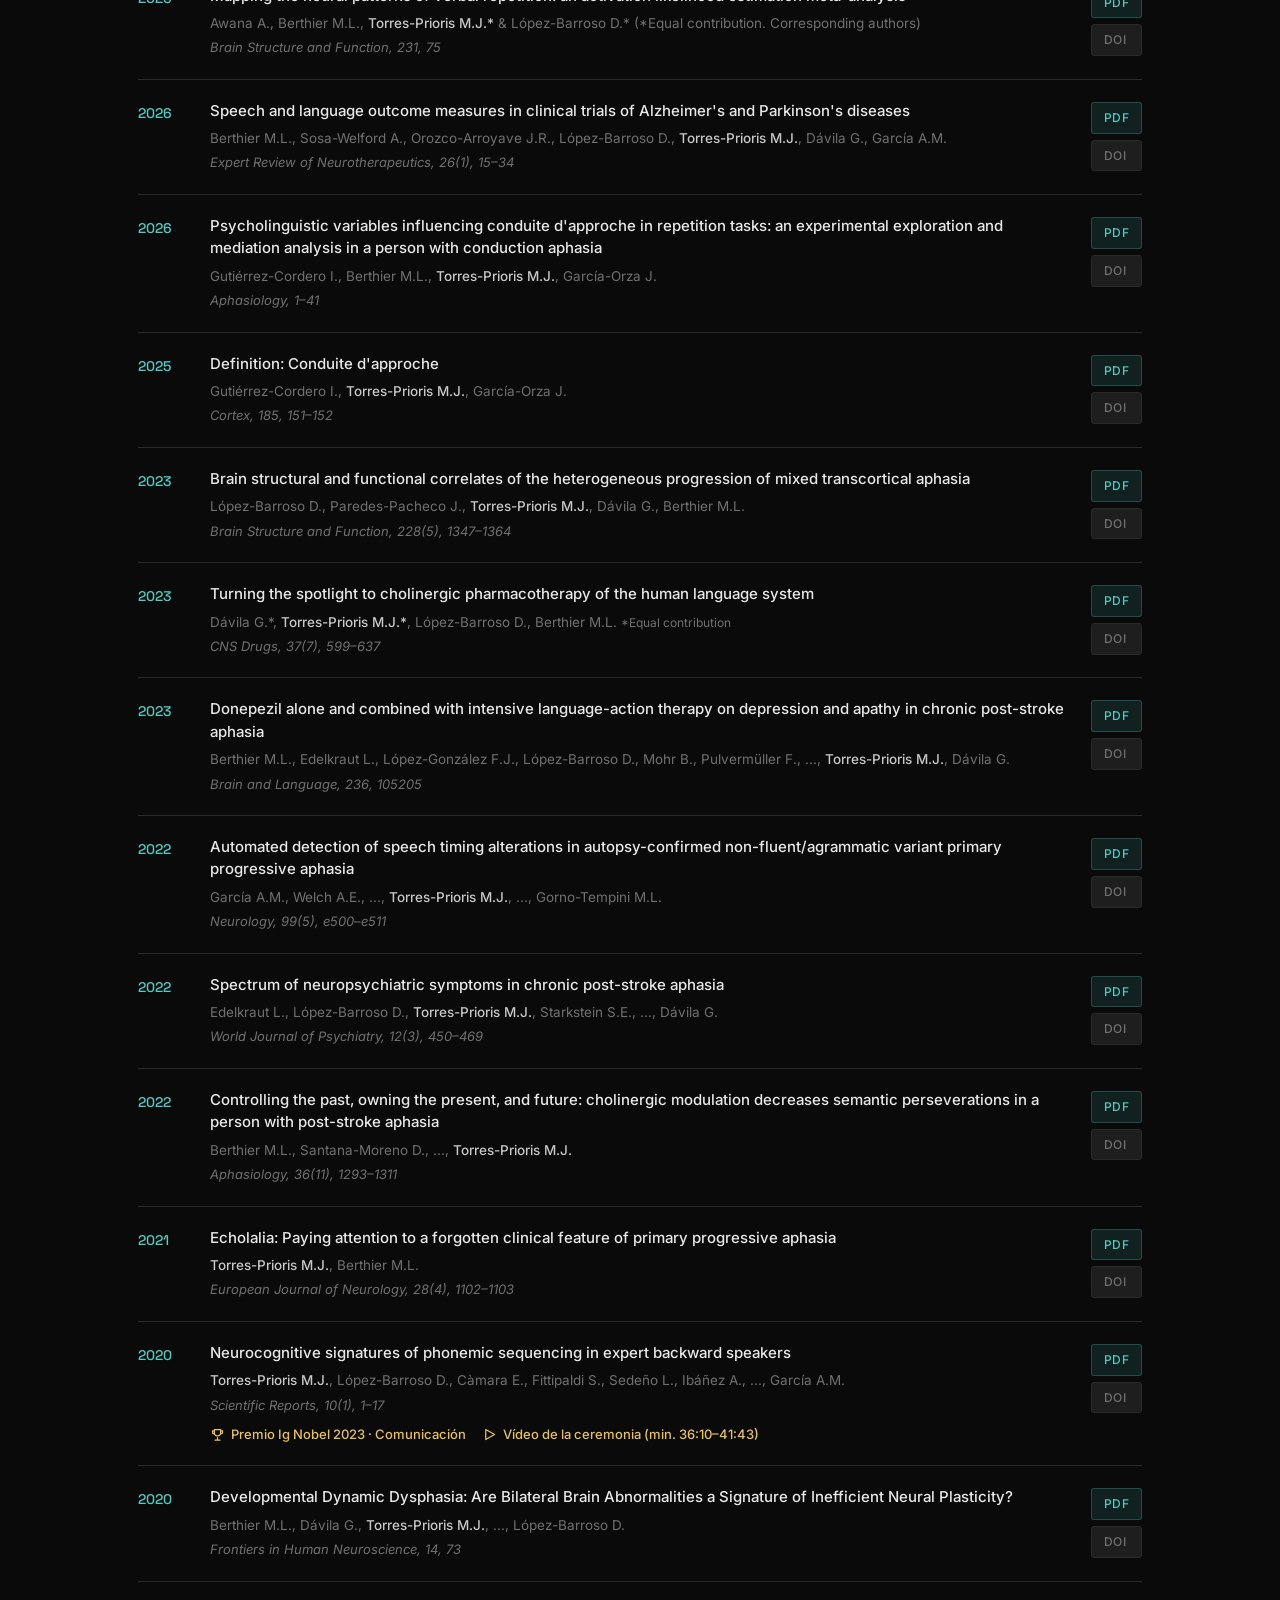
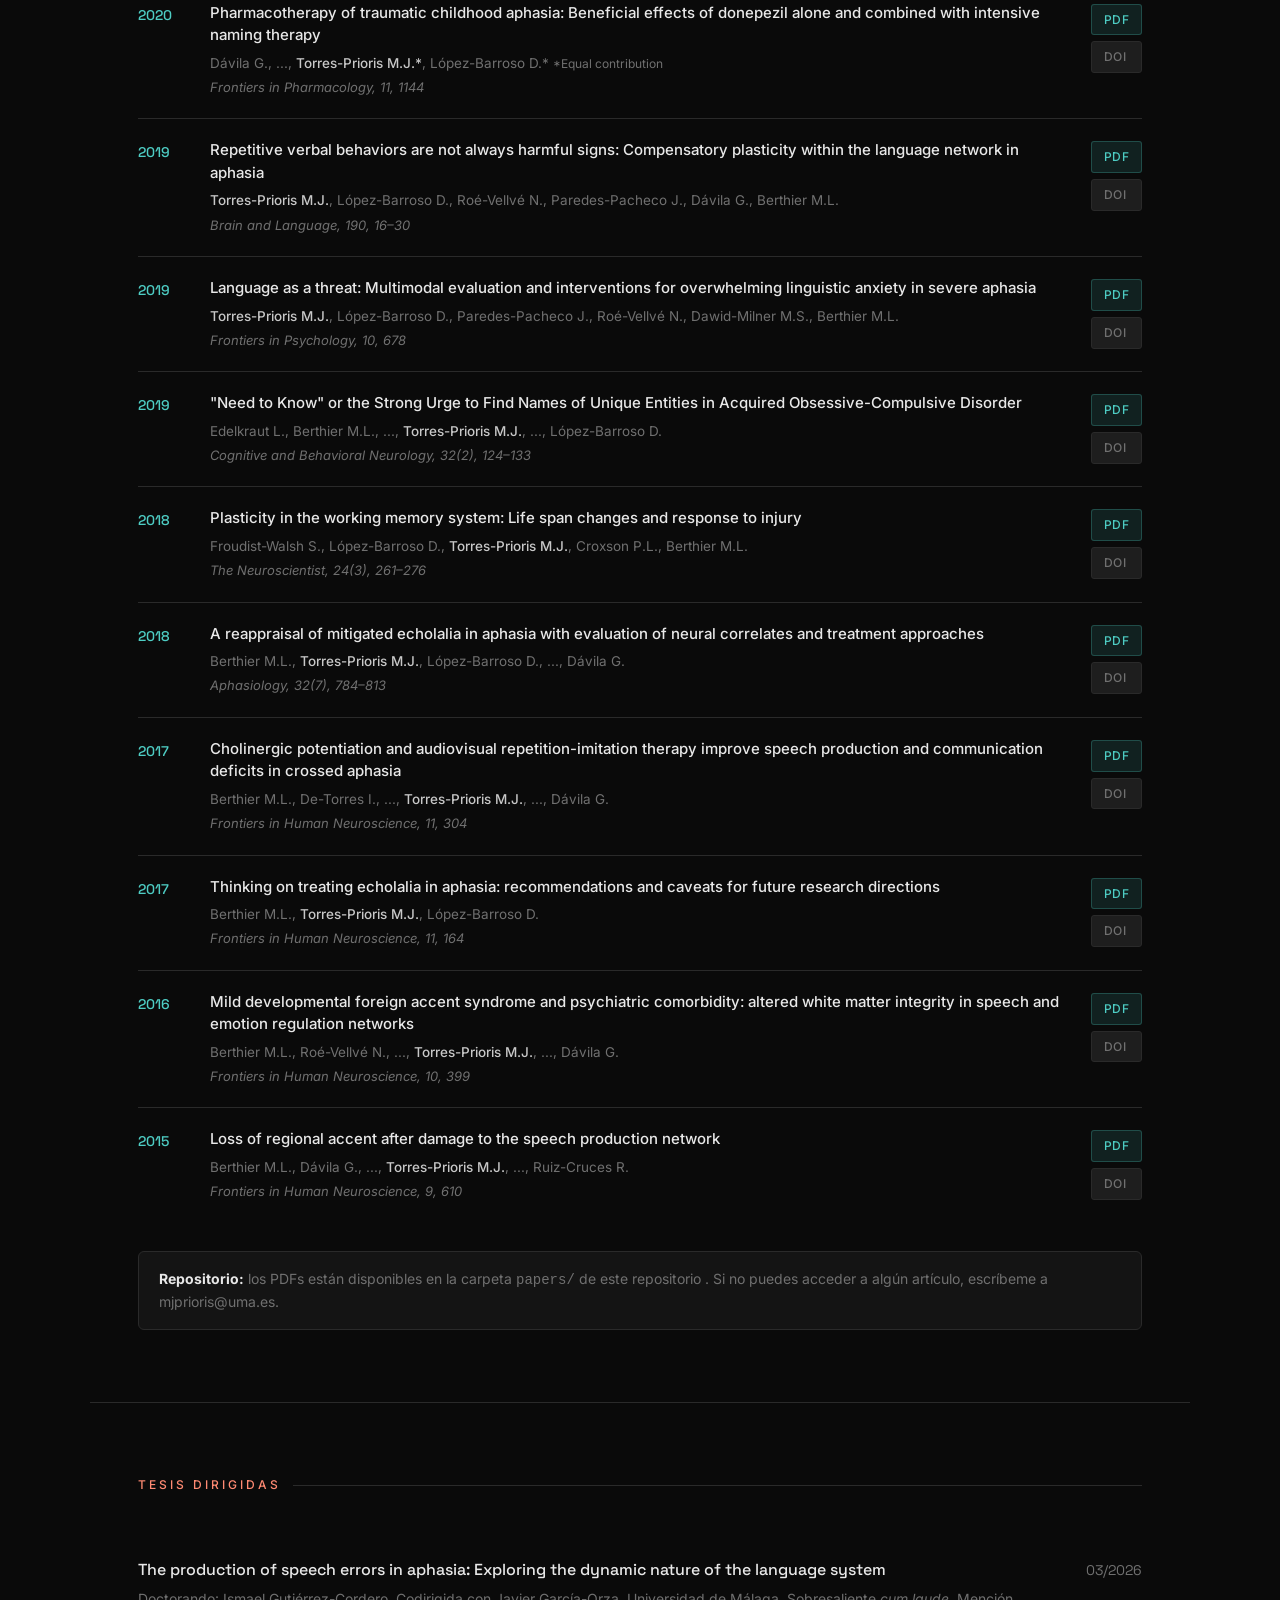
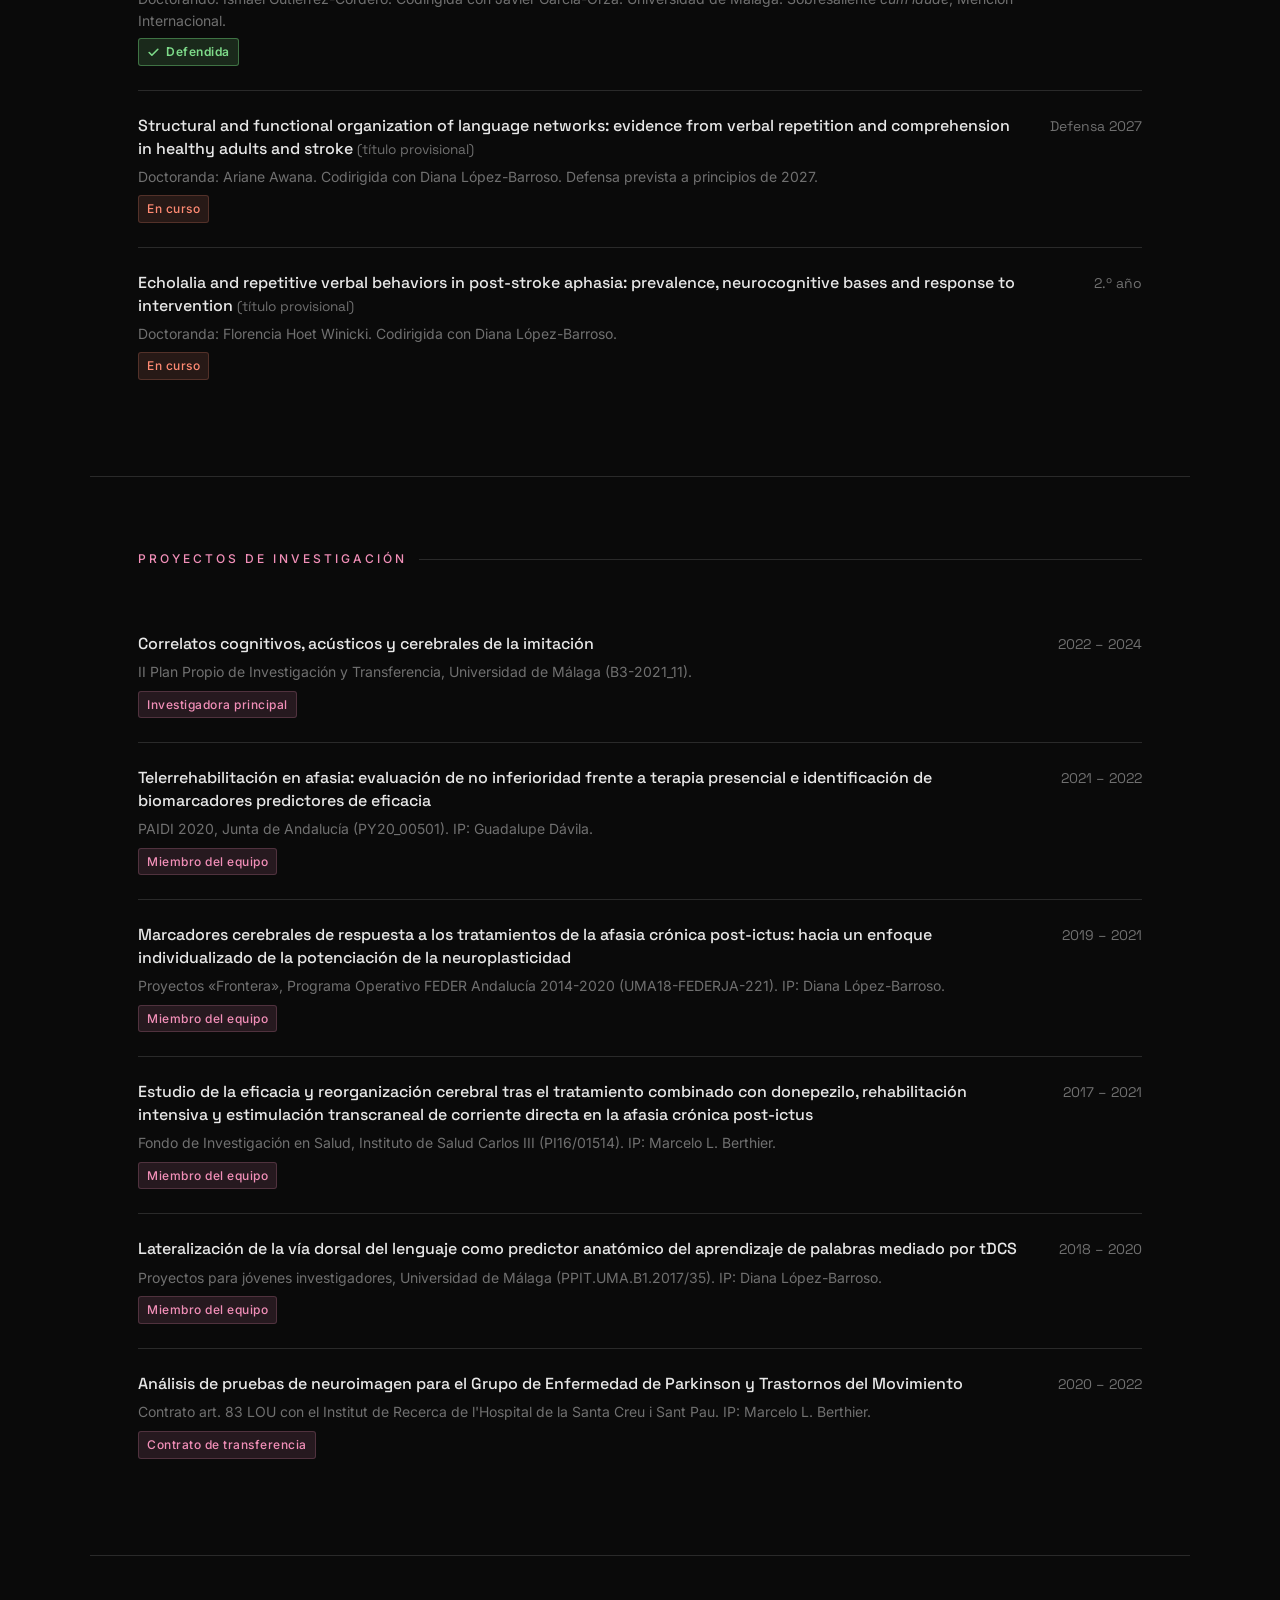
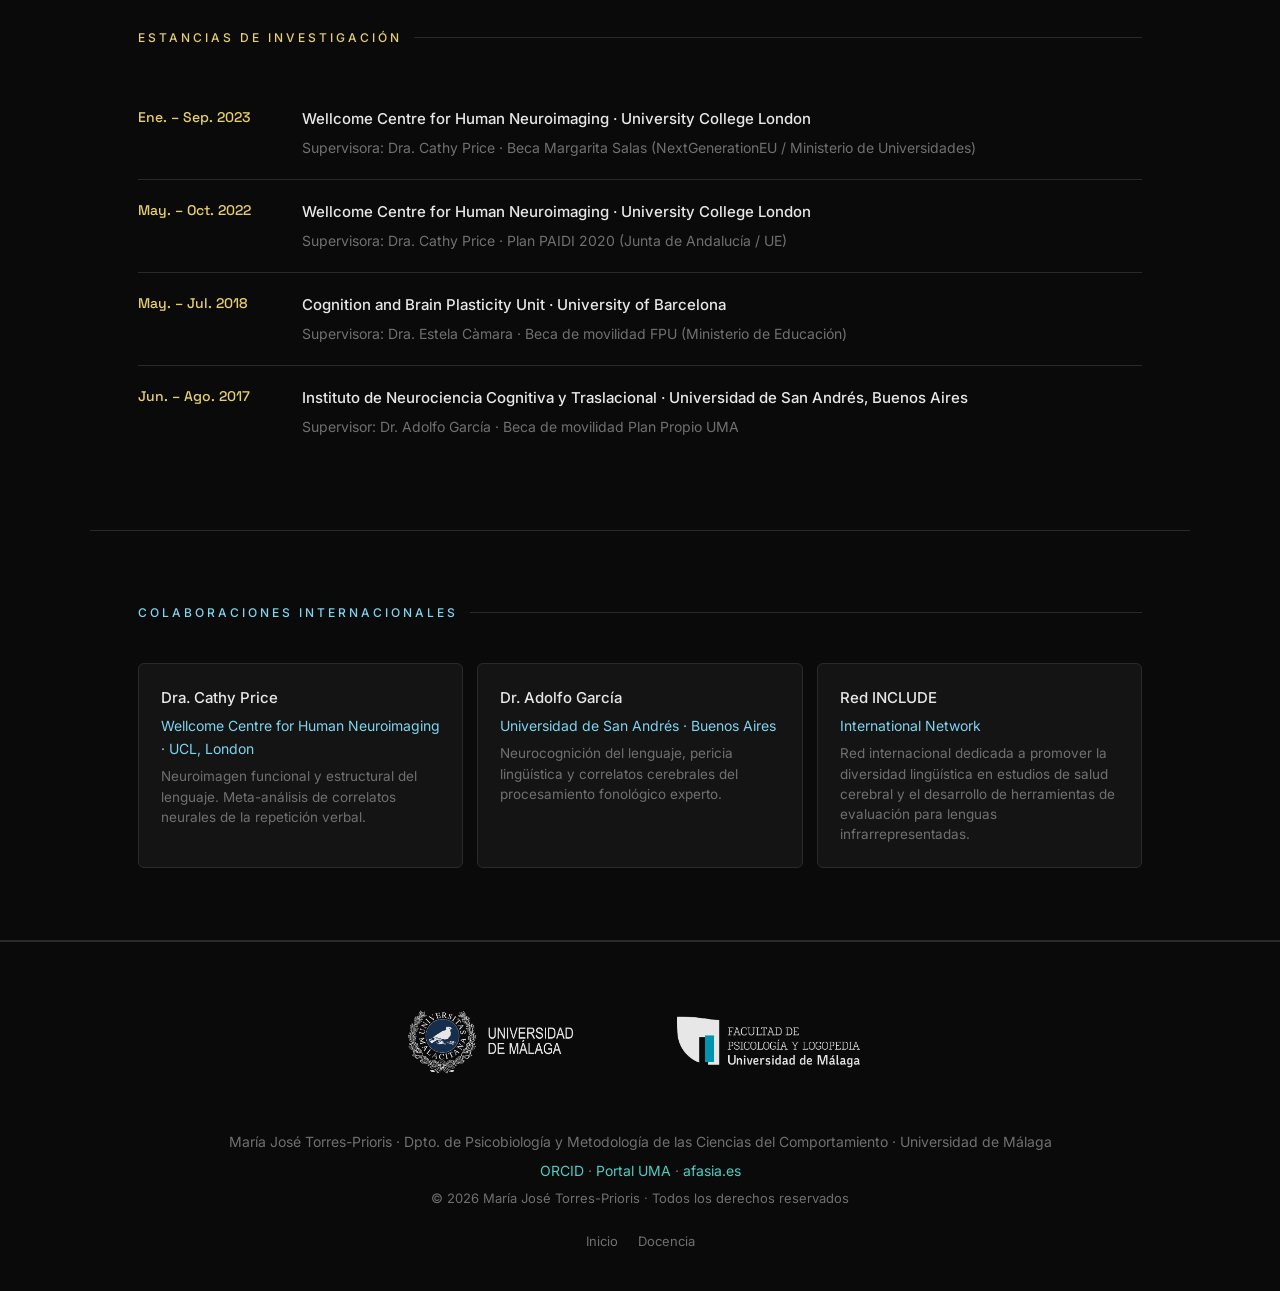
==== commit 431e1292: "Premio Ig Nobel 2023 en el artículo de Scientific Reports y en Premios, con vídeo de la ceremonia Co" ====
--- a/research.html
+++ b/research.html
@@ -254,6 +254,10 @@
 .pub-authors { font-size: 13.5px; color: var(--muted); margin-bottom: 3px; }
 .pub-authors em { color: #C8C8C8; font-style: normal; font-weight: 500; }
 .pub-journal { font-size: 13px; color: var(--muted); font-style: italic; }
+.pub-award { display: flex; flex-wrap: wrap; gap: 6px 16px; margin-top: 8px; font-size: 13px; }
+.pub-award a { display: inline-flex; align-items: center; gap: 6px; color: #E8C15A; text-decoration: none; font-weight: 500; }
+.pub-award a:hover { text-decoration: underline; }
+.pub-award svg { width: 15px; height: 15px; flex-shrink: 0; }
 .pub-actions { display: flex; flex-direction: column; gap: 6px; padding-top: 2px; }
 .pub-btn {
   font-size: 12px;
@@ -699,6 +703,10 @@
           <div class="pub-title">Neurocognitive signatures of phonemic sequencing in expert backward speakers</div>
           <div class="pub-authors"><em>Torres-Prioris M.J.</em>, López-Barroso D., Càmara E., Fittipaldi S., Sedeño L., Ibáñez A., ..., García A.M.</div>
           <div class="pub-journal">Scientific Reports, 10(1), 1–17</div>
+          <div class="pub-award">
+            <a href="https://improbable.com/ig/winners/#ig2023" target="_blank" rel="noopener"><svg viewBox="0 0 24 24" fill="none" stroke="currentColor" stroke-width="2" stroke-linecap="round" stroke-linejoin="round" aria-hidden="true"><path d="M8 21h8M12 17v4M7 4h10v5a5 5 0 0 1-10 0V4z"/><path d="M7 6H4v2a3 3 0 0 0 3 3M17 6h3v2a3 3 0 0 1-3 3"/></svg><span class="es-text">Premio Ig Nobel 2023 · Comunicación</span><span class="en-text">2023 Ig Nobel Prize · Communication</span></a>
+            <a href="https://www.youtube.com/watch?v=P9UQi0ORXv4&amp;t=2170s" target="_blank" rel="noopener"><svg viewBox="0 0 24 24" fill="none" stroke="currentColor" stroke-width="2" stroke-linecap="round" stroke-linejoin="round" aria-hidden="true"><polygon points="6 4 20 12 6 20 6 4"/></svg><span class="es-text">Vídeo de la ceremonia (min. 36:10–41:43)</span><span class="en-text">Ceremony video (36:10–41:43)</span></a>
+          </div>
         </div>
         <div class="pub-actions">
           <a href="papers/J13.pdf" download class="pub-btn pub-btn-pdf">PDF</a>
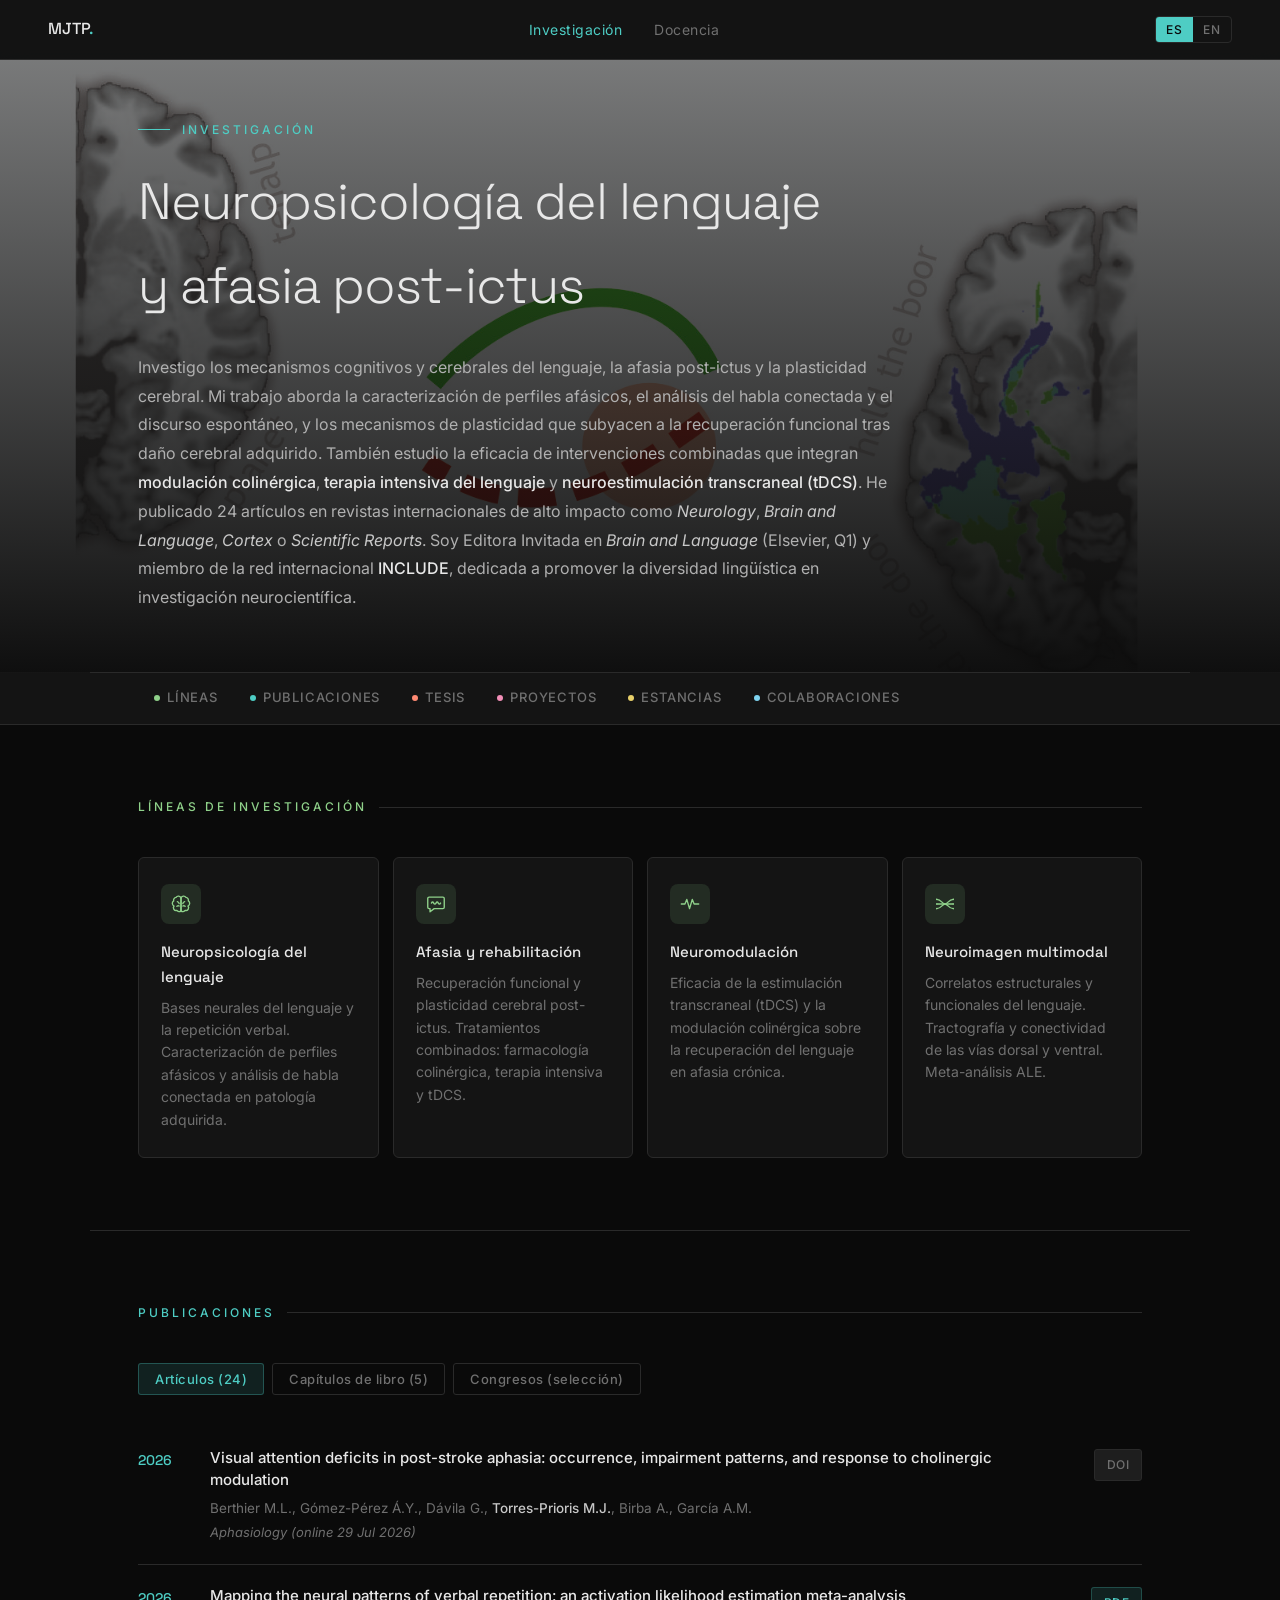
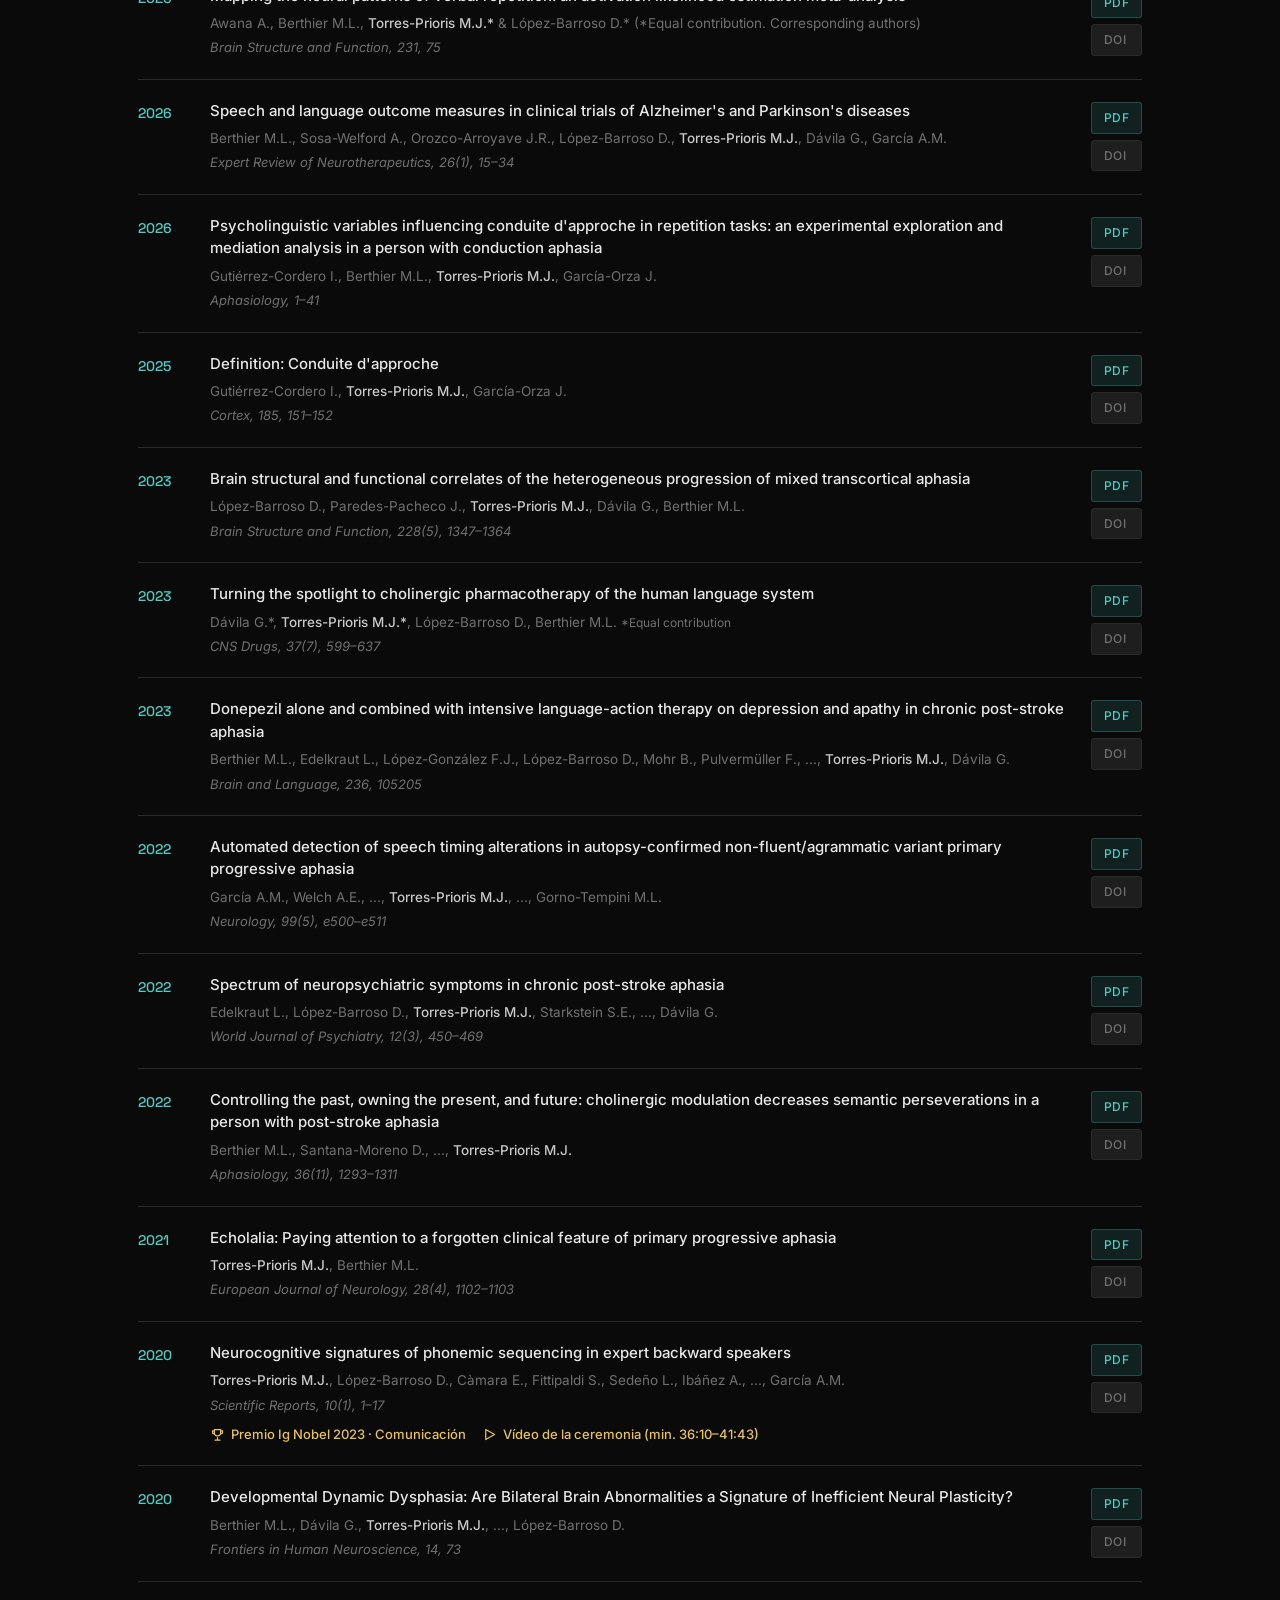
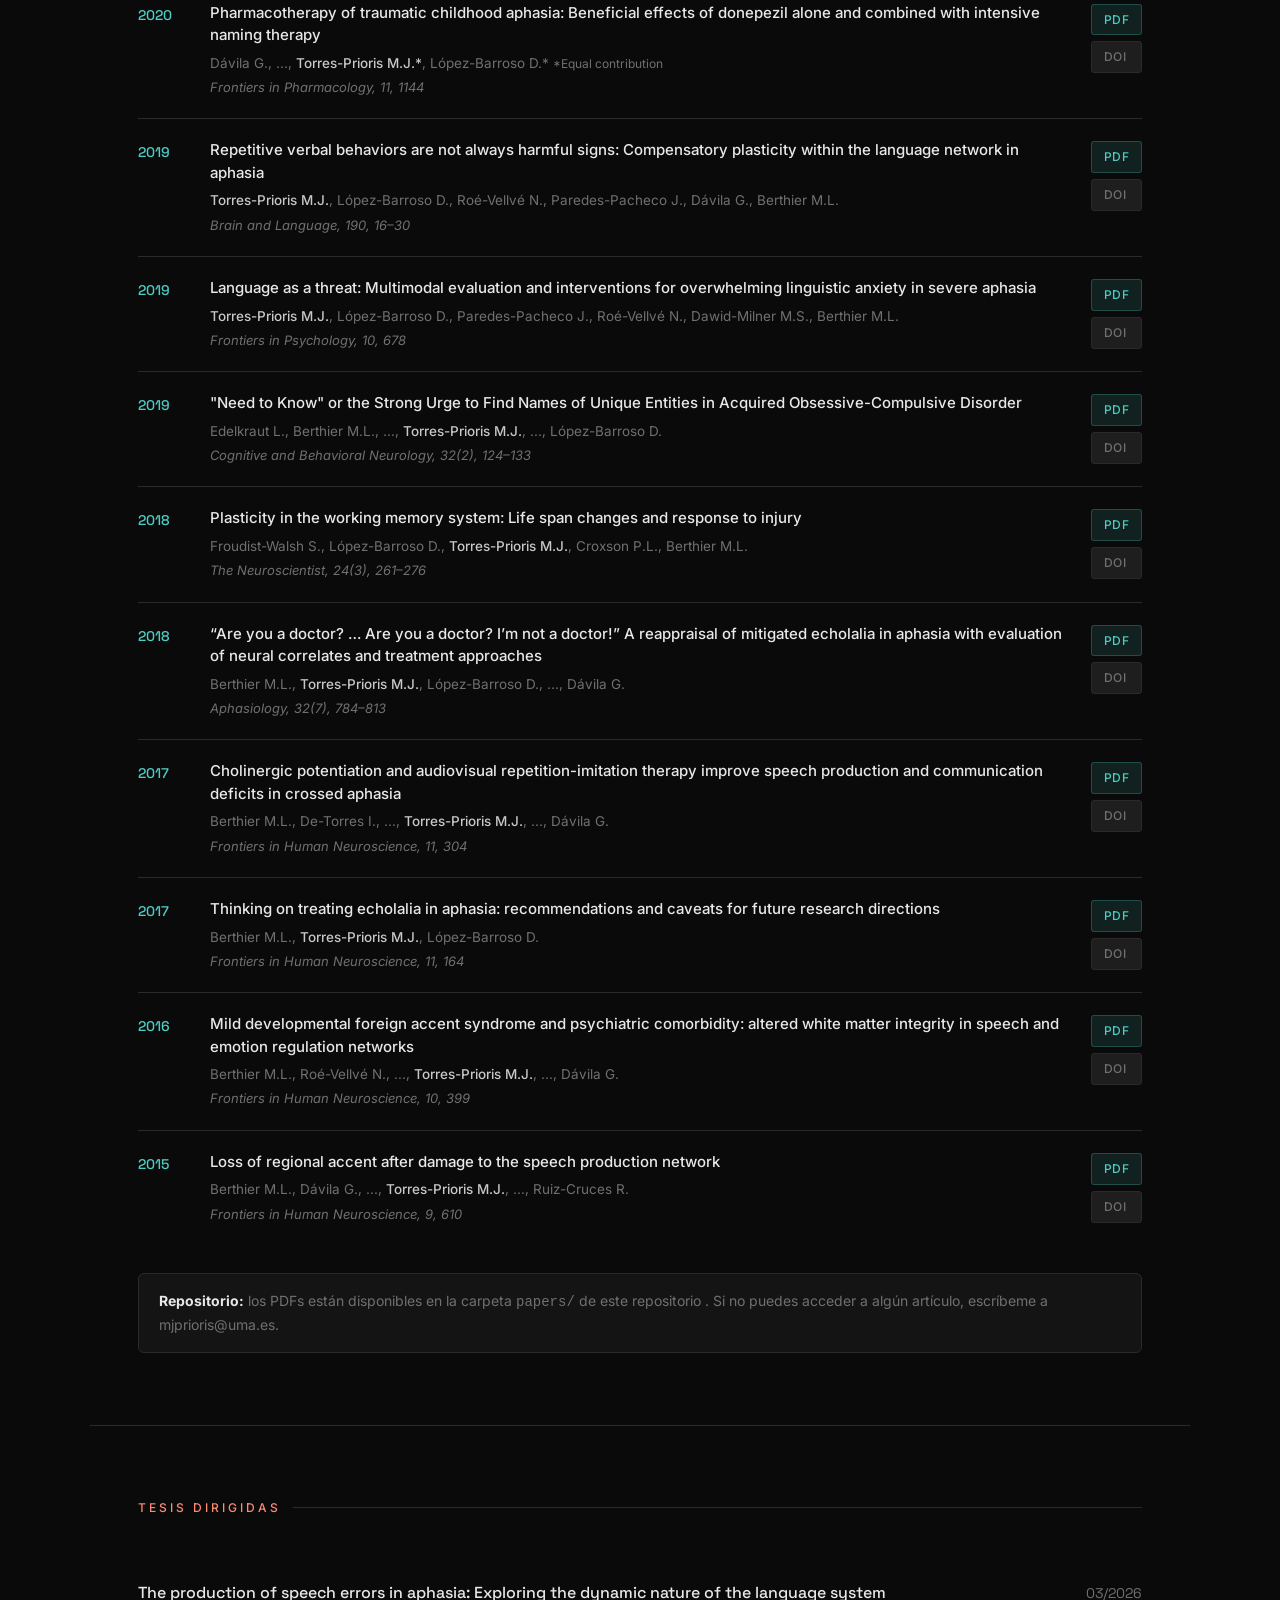
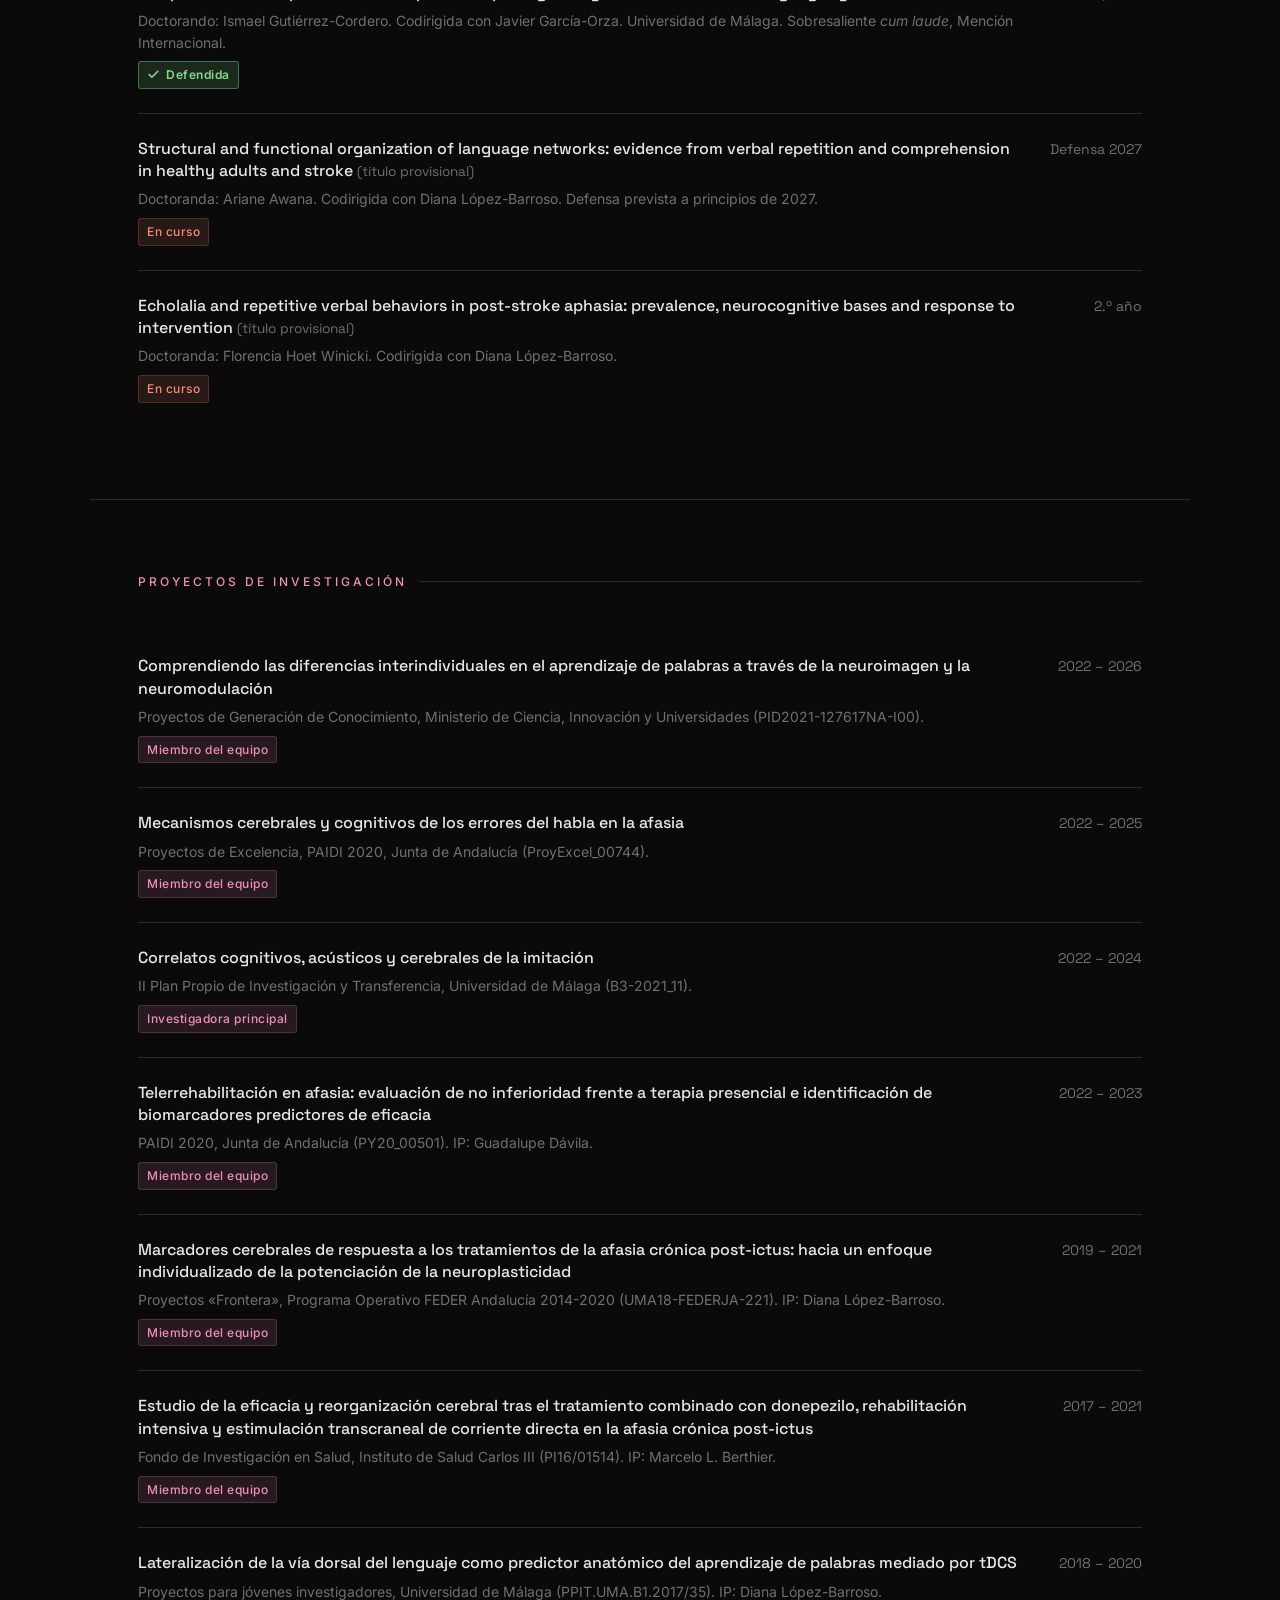
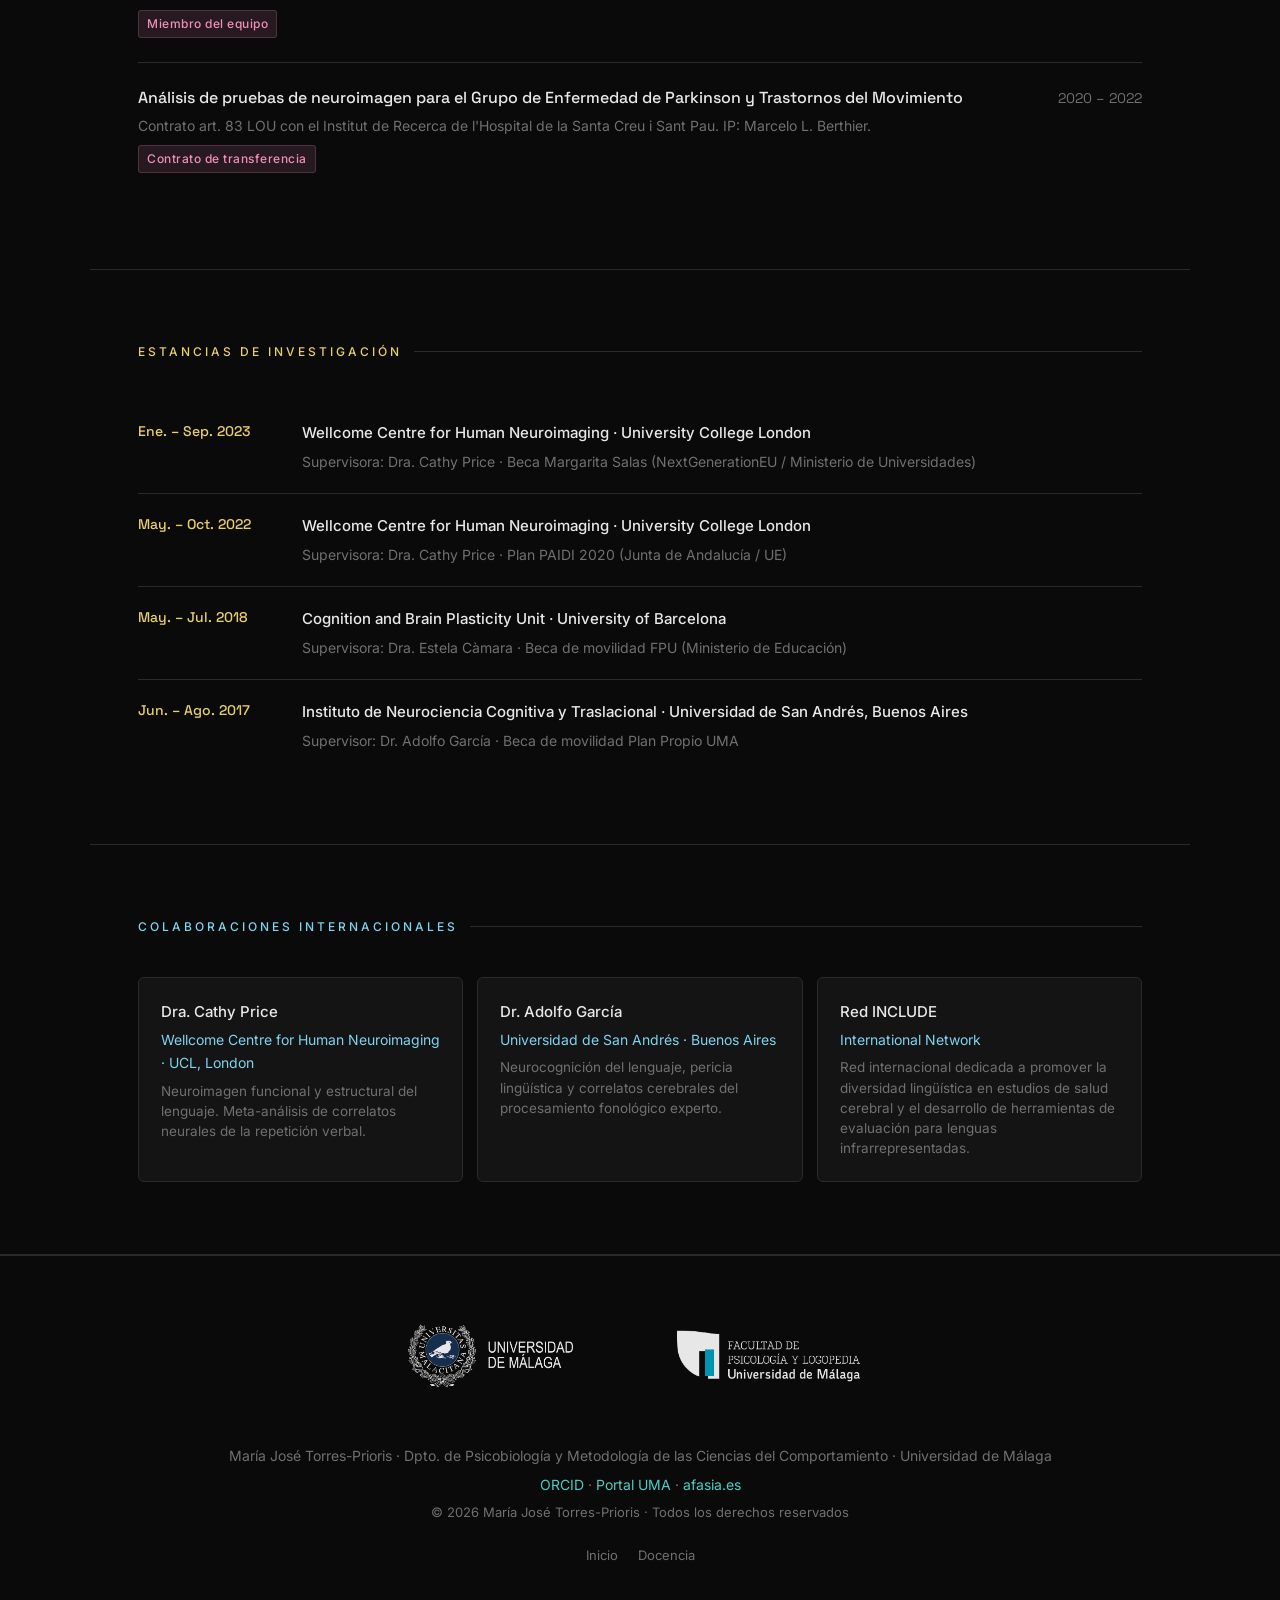
==== commit 2c3145cc: "Botón de Investigación neutro en Inicio; proyectos PID2021 y ProyExcel; fechas PY20, ISBN y título c" ====
--- a/research.html
+++ b/research.html
@@ -795,7 +795,7 @@
       <div class="pub-item">
         <div class="pub-year">2018</div>
         <div>
-          <div class="pub-title">A reappraisal of mitigated echolalia in aphasia with evaluation of neural correlates and treatment approaches</div>
+          <div class="pub-title">“Are you a doctor? … Are you a doctor? I’m not a doctor!” A reappraisal of mitigated echolalia in aphasia with evaluation of neural correlates and treatment approaches</div>
           <div class="pub-authors">Berthier M.L., <em>Torres-Prioris M.J.</em>, López-Barroso D., ..., Dávila G.</div>
           <div class="pub-journal">Aphasiology, 32(7), 784–813</div>
         </div>
@@ -902,7 +902,7 @@
         <div>
           <div class="pub-title">Importancia del sexo y las diferencias interindividuales en la representación cerebral del lenguaje</div>
           <div class="pub-authors"><em>Torres-Prioris M.J.</em> et al.</div>
-          <div class="pub-journal"><em>Tratado de neuropsicología clínica</em>, pp. 105–124. Librería Akadia. ISBN: 978-987-570-371-0</div>
+          <div class="pub-journal"><em>Tratado de neuropsicología clínica</em>, pp. 105–124. Librería Akadia. ISBN: 978-987-570-371-1</div>
         </div>
         <div class="pub-actions">
           <a href="papers/B03.pdf" download class="pub-btn pub-btn-pdf">PDF</a>
@@ -945,7 +945,7 @@
       <div class="pub-item" data-news="2026-10-07" data-kind="conf">
         <div class="pub-year">2026</div>
         <div>
-          <div class="pub-tag">Póster · Academy of Aphasia 2026</div>
+          <div class="pub-tag"><span class="es-text">Póster · Academy of Aphasia 2026</span><span class="en-text">Poster · Academy of Aphasia 2026</span></div>
           <div class="pub-title">Echolalia in post-stroke aphasia: prevalence and linguistic correlates</div>
           <div class="pub-authors">Hoet F., López-Barroso D., Vertedor S., Gómez-Pérez Á.Y., Dávila G., Berthier M.L., <em>Torres-Prioris M.J.</em></div>
           <div class="pub-journal">64th Annual Meeting of the Academy of Aphasia · Liège</div>
@@ -958,7 +958,7 @@
       <div class="pub-item" data-news="2026-10-07" data-kind="conf">
         <div class="pub-year">2026</div>
         <div>
-          <div class="pub-tag">Póster · Academy of Aphasia 2026</div>
+          <div class="pub-tag"><span class="es-text">Póster · Academy of Aphasia 2026</span><span class="en-text">Poster · Academy of Aphasia 2026</span></div>
           <div class="pub-title">Differential effects of combined donepezil and language therapy on word and pseudoword reading in post-stroke aphasia</div>
           <div class="pub-authors">López-Barroso D., <em>Torres-Prioris M.J.</em>, Dávila G., Berthier M.L.</div>
           <div class="pub-journal">64th Annual Meeting of the Academy of Aphasia · Liège</div>
@@ -971,10 +971,11 @@
       <div class="pub-item" data-news="2026-10-07" data-kind="conf">
         <div class="pub-year">2026</div>
         <div>
-          <div class="pub-tag">Ponencia en simposio · SANP 2026</div>
+          <div class="pub-tag"><span class="es-text">Ponencia en simposio · SANP 2026</span><span class="en-text">Symposium talk · SANP 2026</span></div>
           <div class="pub-title">Ecolalia en la afasia postictus: más allá de las afasias transcorticales</div>
           <div class="pub-authors"><em>Torres-Prioris M.J.</em></div>
-          <div class="pub-journal">Simposio «Neuropsicología de la afasia. Entendiendo los errores del habla y su valor diagnóstico» · XXII Congreso Andaluz de Neuropsicología (SANP) · Málaga</div>
+          <div class="pub-journal es-text">Simposio «Neuropsicología de la afasia. Entendiendo los errores del habla y su valor diagnóstico» · XXII Congreso Andaluz de Neuropsicología (SANP) · Málaga</div>
+          <div class="pub-journal en-text">Symposium «Neuropsicología de la afasia. Entendiendo los errores del habla y su valor diagnóstico» · 22nd Andalusian Congress of Neuropsychology (SANP) · Málaga</div>
           <div class="pub-authors es-text" style="margin-top:6px">La ecolalia es frecuente en la afasia postictus y aparece en todos los subtipos afásicos, no solo en las transcorticales; su correlato más robusto es la comprensión. Los hallazgos apoyan una visión dimensional de la afasia frente a una categorial.</div>
           <div class="pub-authors en-text" style="margin-top:6px">Echolalia is frequent in post-stroke aphasia and appears across all aphasia subtypes, not only transcortical ones; its most robust correlate is comprehension. The findings support a dimensional rather than categorical view of aphasia.</div>
         </div>
@@ -983,7 +984,7 @@
       <div class="pub-item" data-news="2026-10-07" data-kind="conf">
         <div class="pub-year">2026</div>
         <div>
-          <div class="pub-tag">Póster A14 · SNL 2026</div>
+          <div class="pub-tag"><span class="es-text">Póster A14 · SNL 2026</span><span class="en-text">Poster A14 · SNL 2026</span></div>
           <div class="pub-title">Prevalence, impairment patterns, and response to cholinergic modulation of visual attention deficits in post-stroke aphasia</div>
           <div class="pub-authors">Dávila G., Gómez-Pérez Á.Y., Berthier M.L., <em>Torres-Prioris M.J.</em>, Birba A., García A.M.</div>
           <div class="pub-journal">Society for the Neurobiology of Language · Geneva</div>
@@ -996,7 +997,7 @@
       <div class="pub-item" data-news="2026-10-07" data-kind="conf">
         <div class="pub-year">2026</div>
         <div>
-          <div class="pub-tag">Póster B85 · SNL 2026</div>
+          <div class="pub-tag"><span class="es-text">Póster B85 · SNL 2026</span><span class="en-text">Poster B85 · SNL 2026</span></div>
           <div class="pub-title">Basal forebrain nuclei involvement in post-stroke aphasia: combined effects of cholinergic stimulation and language therapy</div>
           <div class="pub-authors">Berthier M.L., Dávila G., Paredes-Pacheco J., Gómez-Pérez Á.Y., García-Casares N., <em>Torres-Prioris M.J.</em>, López-Barroso D.</div>
           <div class="pub-journal">Society for the Neurobiology of Language · Geneva</div>
@@ -1009,7 +1010,7 @@
       <div class="pub-item" data-news="2026-10-07" data-kind="conf">
         <div class="pub-year">2026</div>
         <div>
-          <div class="pub-tag">Póster · SEPEX 2026</div>
+          <div class="pub-tag"><span class="es-text">Póster · SEPEX 2026</span><span class="en-text">Poster · SEPEX 2026</span></div>
           <div class="pub-title">Right anodal tDCS modulates alerting in chronic post-stroke aphasia</div>
           <div class="pub-authors"><em>Torres-Prioris M.J.</em>, Gómez-Pérez Á.Y., López-Barroso D., Dávila G., Berthier M.L.</div>
           <div class="pub-journal">II Joint Meeting SEPEX–BAPS · Valencia</div>
@@ -1024,7 +1025,7 @@
       <div class="pub-item">
         <div class="pub-year">2023</div>
         <div>
-          <div class="pub-tag">Póster · SNL 2023</div>
+          <div class="pub-tag"><span class="es-text">Póster · SNL 2023</span><span class="en-text">Poster · SNL 2023</span></div>
           <div class="pub-title">An ALE meta-analysis of the functional correlates of word and pseudoword repetition</div>
           <div class="pub-authors"><em>Torres-Prioris M.J.</em>, Hohl A., Berthier M.L., López-Barroso D.</div>
           <div class="pub-journal">Society for the Neurobiology of Language · Marseille</div>
@@ -1037,7 +1038,7 @@
       <div class="pub-item">
         <div class="pub-year">2023</div>
         <div>
-          <div class="pub-tag">Póster · SNL 2023</div>
+          <div class="pub-tag"><span class="es-text">Póster · SNL 2023</span><span class="en-text">Poster · SNL 2023</span></div>
           <div class="pub-title">Neural substrates of the heterogeneous evolution of mixed transcortical aphasia</div>
           <div class="pub-authors">López-Barroso D., Paredes-Pacheco J., <em>Torres-Prioris M.J.</em>, Dávila G., Berthier M.L.</div>
           <div class="pub-journal">Society for the Neurobiology of Language · Marseille</div>
@@ -1050,7 +1051,7 @@
       <div class="pub-item">
         <div class="pub-year">2021</div>
         <div>
-          <div class="pub-tag">Comunicación oral · SNL 2021</div>
+          <div class="pub-tag"><span class="es-text">Comunicación oral · SNL 2021</span><span class="en-text">Oral presentation · SNL 2021</span></div>
           <div class="pub-title">Does the connectivity within the right hemisphere predict variability in verbal repetition abilities in post-stroke aphasia?</div>
           <div class="pub-authors">Hohl A., López-Barroso D., <em>Torres-Prioris M.J.</em>, ..., Berthier M.L.</div>
           <div class="pub-journal">Society for the Neurobiology of Language · Online</div>
@@ -1063,7 +1064,7 @@
       <div class="pub-item">
         <div class="pub-year">2021</div>
         <div>
-          <div class="pub-tag">Póster · ASHA 2021</div>
+          <div class="pub-tag"><span class="es-text">Póster · ASHA 2021</span><span class="en-text">Poster · ASHA 2021</span></div>
           <div class="pub-title">Combined Therapies Induce Beneficial Changes on the Executive Control Attentional Network in Chronic Post-stroke Aphasia</div>
           <div class="pub-authors"><em>Torres-Prioris M.J.</em>, López-Barroso D., Edelkraut L., Berthier M.L., Dávila G., Aloisi J.</div>
           <div class="pub-journal">ASHA Convention · Online</div>
@@ -1076,7 +1077,7 @@
       <div class="pub-item">
         <div class="pub-year">2019</div>
         <div>
-          <div class="pub-tag">Póster · OHBM 2019</div>
+          <div class="pub-tag"><span class="es-text">Póster · OHBM 2019</span><span class="en-text">Poster · OHBM 2019</span></div>
           <div class="pub-title">Compensatory plasticity within the language networks in Aphasia</div>
           <div class="pub-authors"><em>Torres-Prioris M.J.</em>, López-Barroso D., Roé-Vellvé N., Paredes-Pacheco J., Dávila G., Berthier M.L.</div>
           <div class="pub-journal">25th Annual Meeting of the Organization for Human Brain Mapping · Rome</div>
@@ -1141,6 +1142,30 @@
 
   <div class="project-item">
     <div>
+      <div class="project-title es-text">Comprendiendo las diferencias interindividuales en el aprendizaje de palabras a través de la neuroimagen y la neuromodulación</div>
+      <div class="project-title en-text">Understanding inter-individual differences in word learning through neuroimaging and neuromodulation</div>
+      <div class="project-desc es-text">Proyectos de Generación de Conocimiento, Ministerio de Ciencia, Innovación y Universidades (PID2021-127617NA-I00).</div>
+      <div class="project-desc en-text">Knowledge Generation Projects, Spanish Ministry of Science, Innovation and Universities (PID2021-127617NA-I00).</div>
+      <span class="project-role es-text">Miembro del equipo</span>
+      <span class="project-role en-text">Team member</span>
+    </div>
+    <div class="project-date">2022 – 2026</div>
+  </div>
+
+  <div class="project-item">
+    <div>
+      <div class="project-title es-text">Mecanismos cerebrales y cognitivos de los errores del habla en la afasia</div>
+      <div class="project-title en-text">Brain and cognitive mechanisms of speech errors in aphasia</div>
+      <div class="project-desc es-text">Proyectos de Excelencia, PAIDI 2020, Junta de Andalucía (ProyExcel_00744).</div>
+      <div class="project-desc en-text">Excellence Projects, PAIDI 2020, Junta de Andalucía (ProyExcel_00744).</div>
+      <span class="project-role es-text">Miembro del equipo</span>
+      <span class="project-role en-text">Team member</span>
+    </div>
+    <div class="project-date">2022 – 2025</div>
+  </div>
+
+  <div class="project-item">
+    <div>
       <div class="project-title es-text">Correlatos cognitivos, acústicos y cerebrales de la imitación</div>
       <div class="project-title en-text">Cognitive, acoustic and brain correlates of imitation</div>
       <div class="project-desc es-text">II Plan Propio de Investigación y Transferencia, Universidad de Málaga (B3-2021_11).</div>
@@ -1160,7 +1185,7 @@
       <span class="project-role es-text">Miembro del equipo</span>
       <span class="project-role en-text">Team member</span>
     </div>
-    <div class="project-date">2021 – 2022</div>
+    <div class="project-date">2022 – 2023</div>
   </div>
 
   <div class="project-item">
@@ -1295,13 +1320,13 @@
     </a>
   </div>
   <div class="footer-left">
-    <div>María José Torres-Prioris · Dpto. de Psicobiología y Metodología de las Ciencias del Comportamiento · Universidad de Málaga</div>
+    <div><span class="es-text">María José Torres-Prioris · Dpto. de Psicobiología y Metodología de las Ciencias del Comportamiento · Universidad de Málaga</span><span class="en-text">María José Torres-Prioris · Dept. of Psychobiology and Methodology of Behavioural Sciences · University of Málaga</span></div>
     <div style="margin-top:4px">
       <a href="https://orcid.org/0000-0003-3795-8151" target="_blank">ORCID</a> ·
       <a href="https://portaldelainvestigacion.uma.es/investigadores/1104282/detalle" target="_blank">Portal UMA</a> ·
       <a href="https://afasia.es" target="_blank">afasia.es</a>
     </div>
-    <div style="margin-top:4px;font-size:13px">© 2026 María José Torres-Prioris · Todos los derechos reservados</div>
+    <div style="margin-top:4px;font-size:13px"><span class="es-text">© 2026 María José Torres-Prioris · Todos los derechos reservados</span><span class="en-text">© 2026 María José Torres-Prioris · All rights reserved</span></div>
   </div>
   <div class="footer-right">
     <a href="index.html" class="es-text">Inicio</a>
